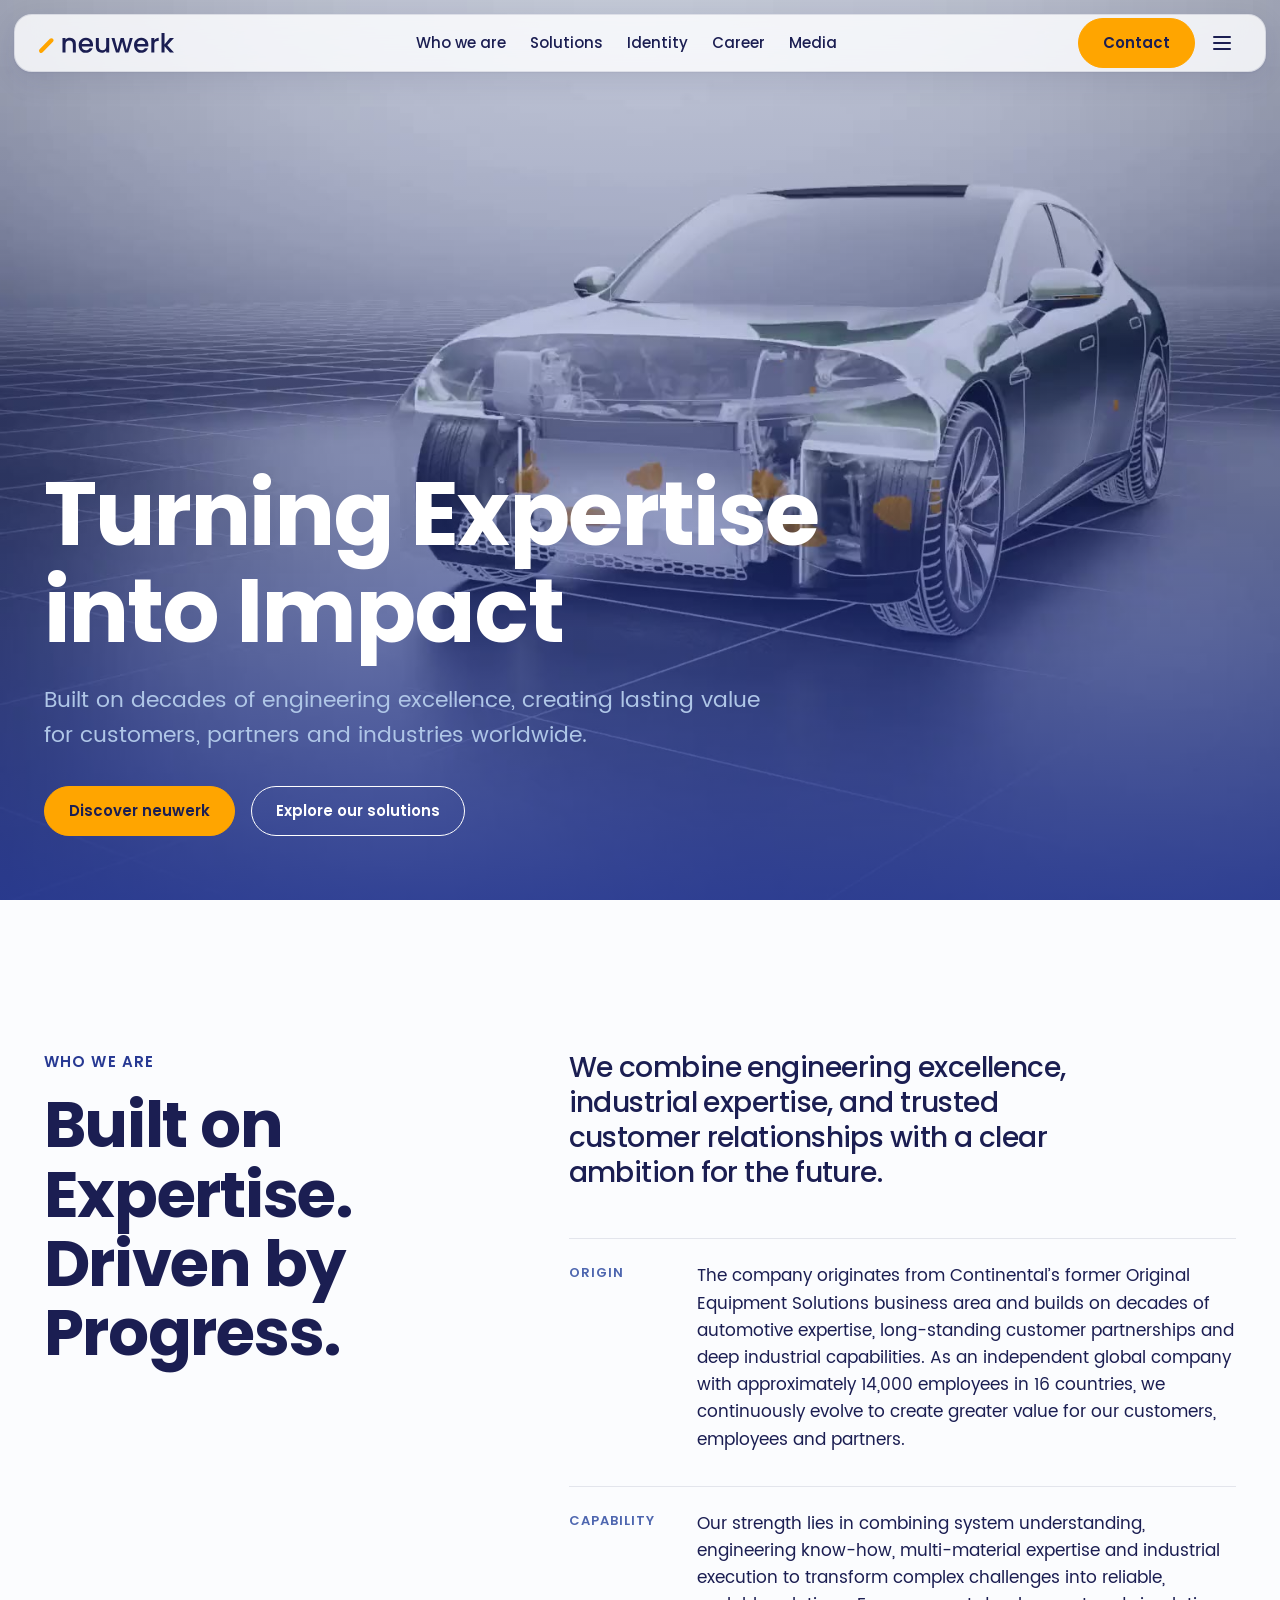
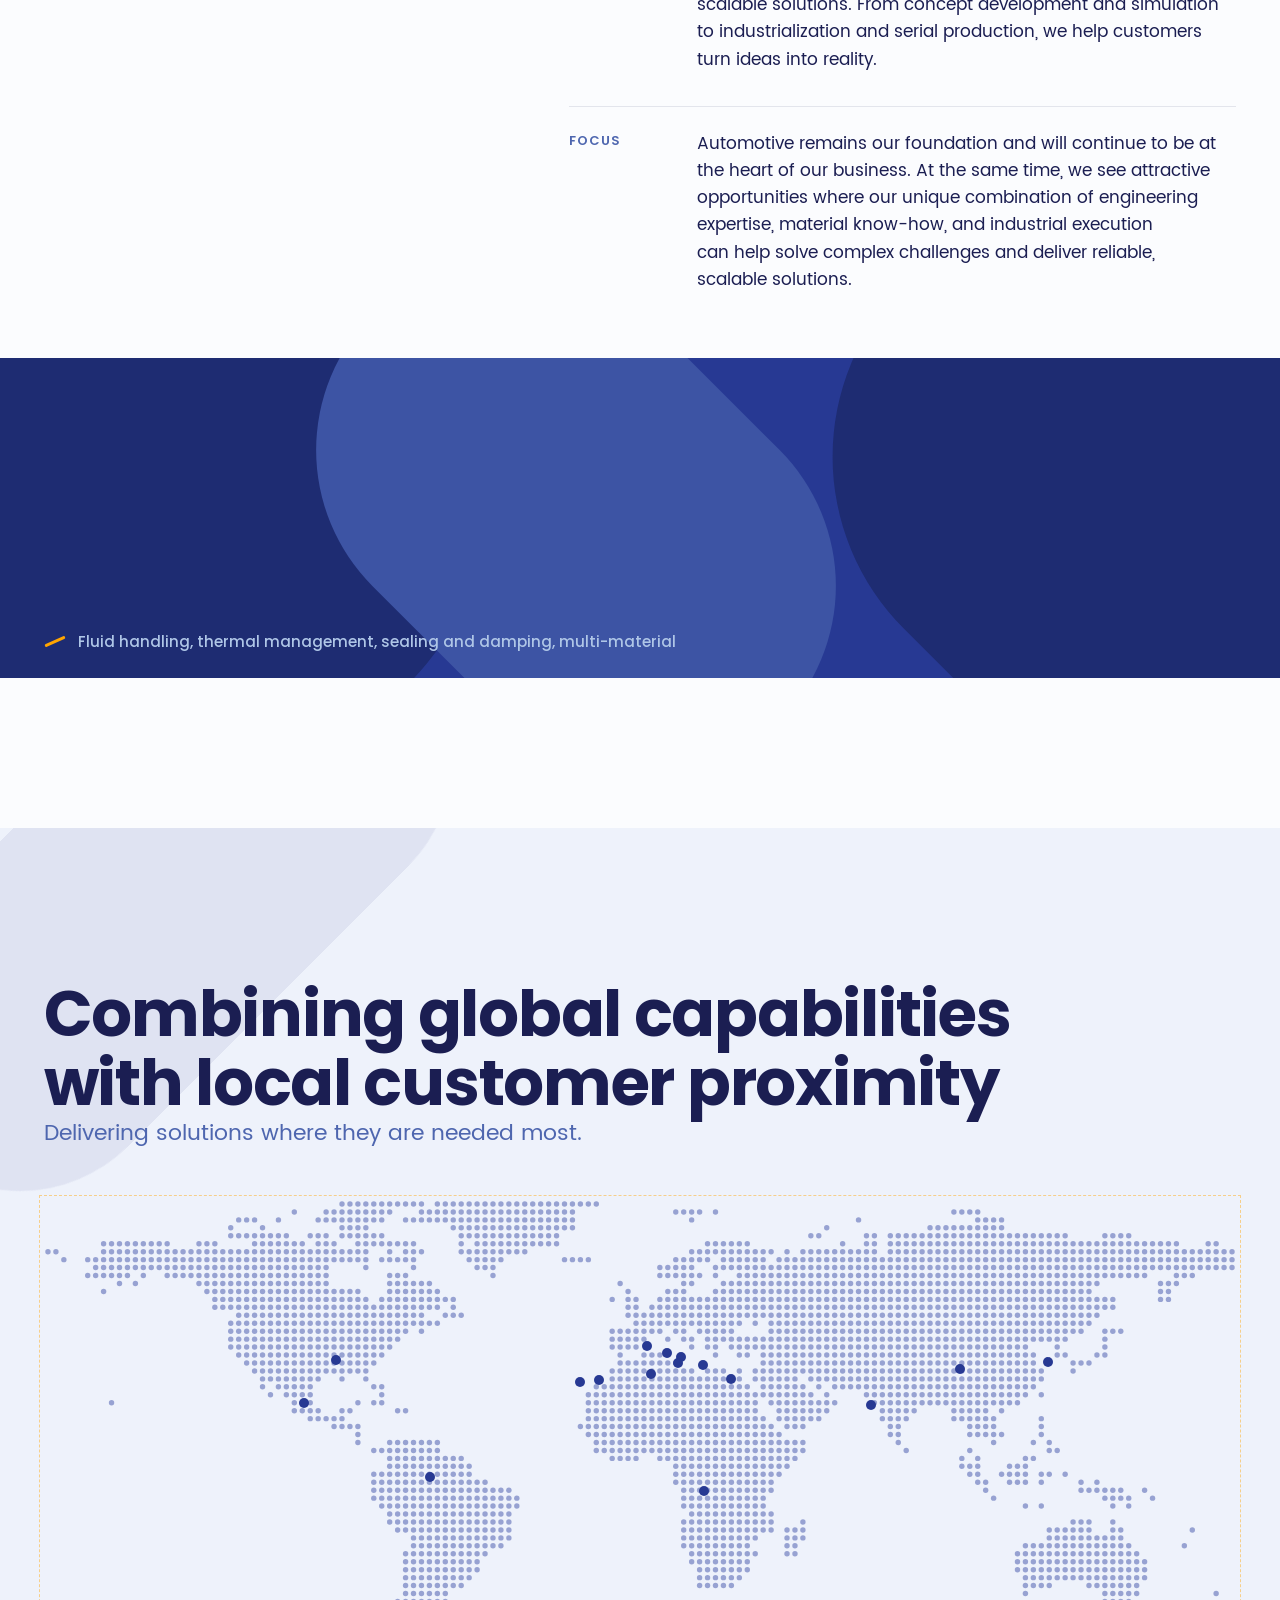
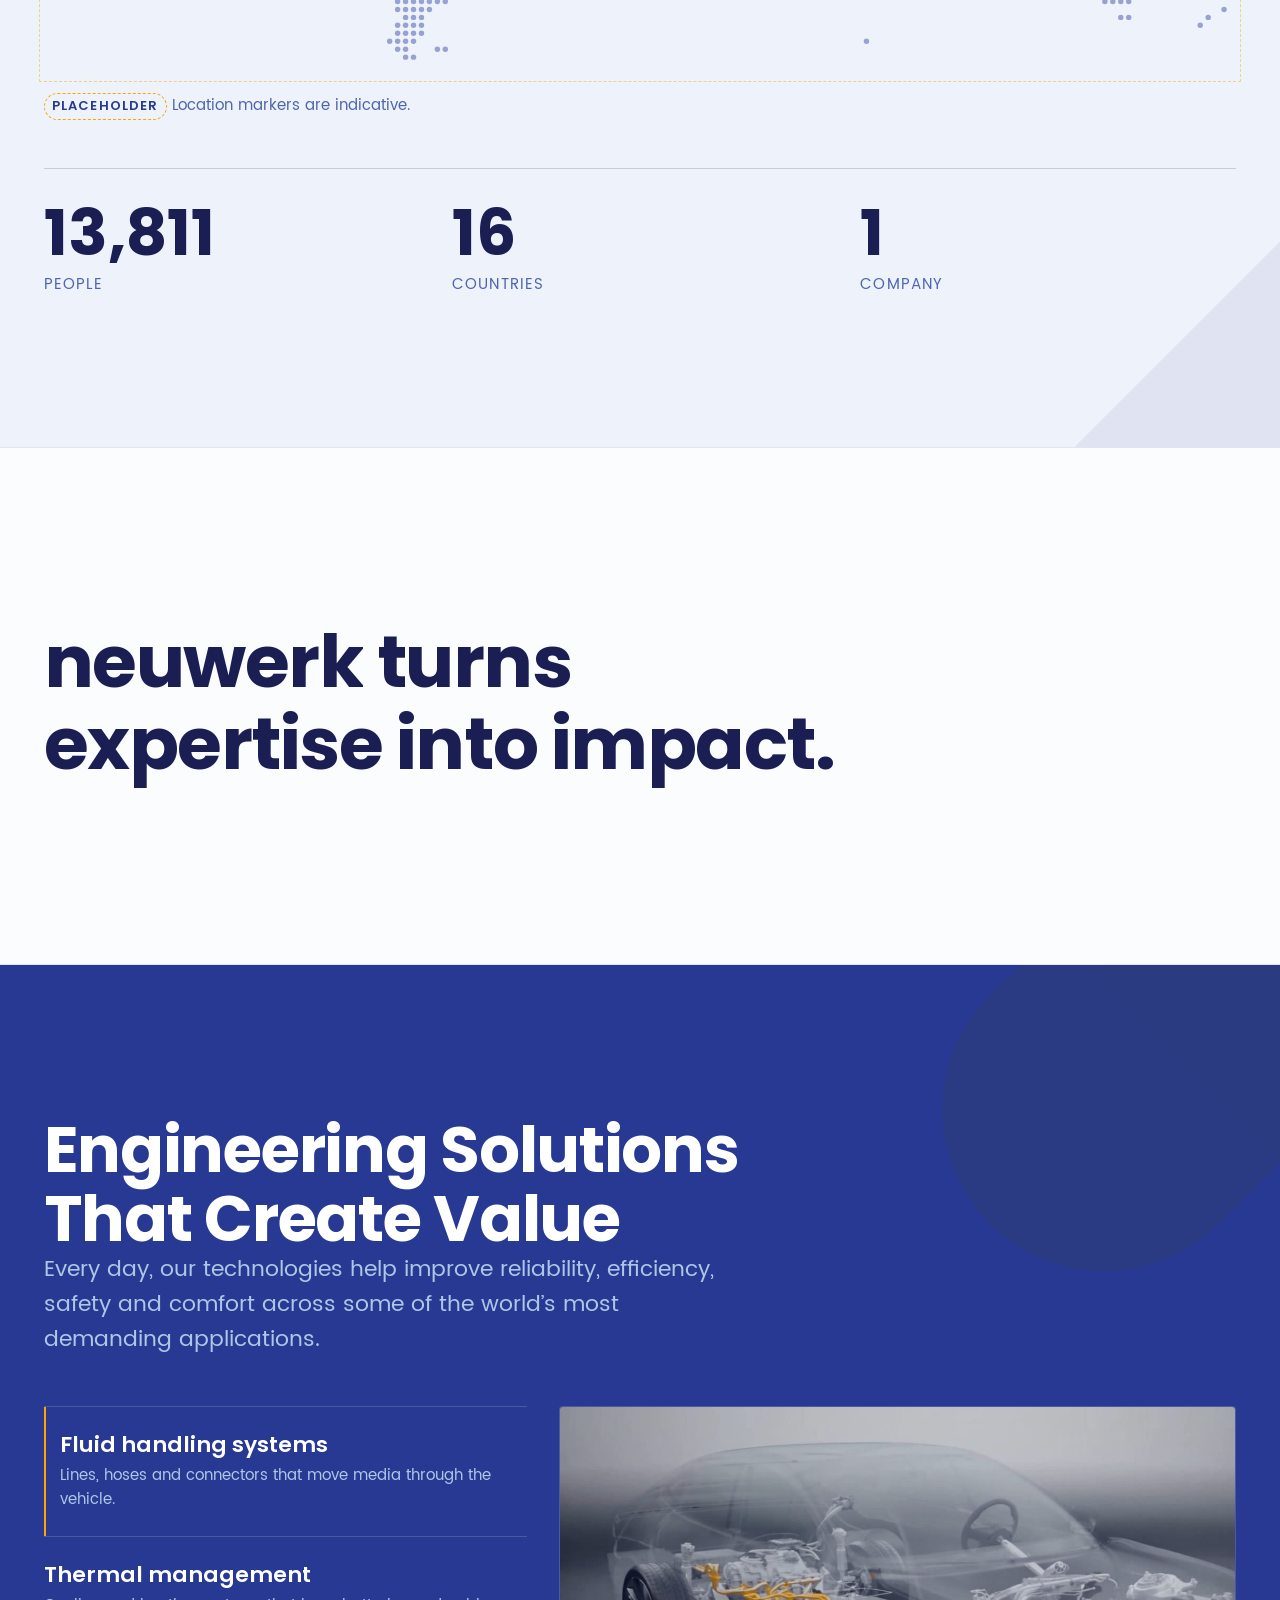
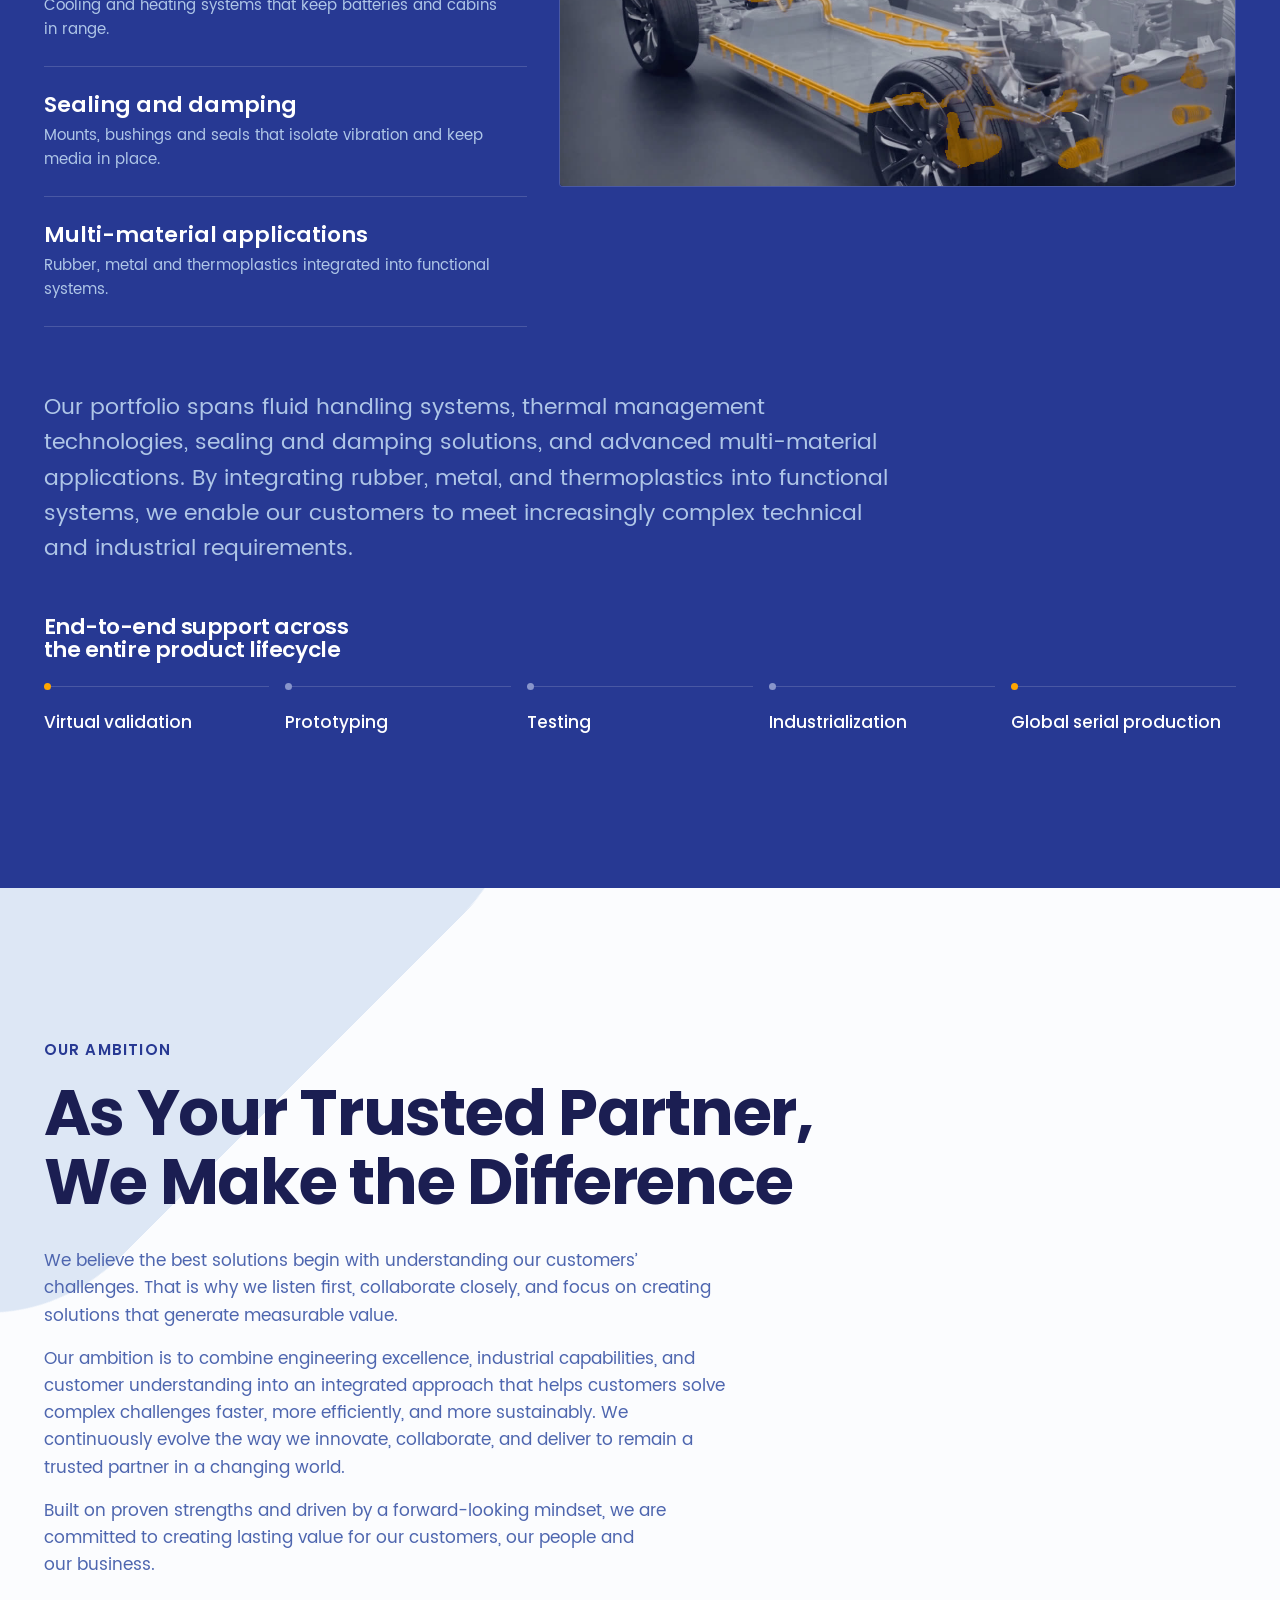
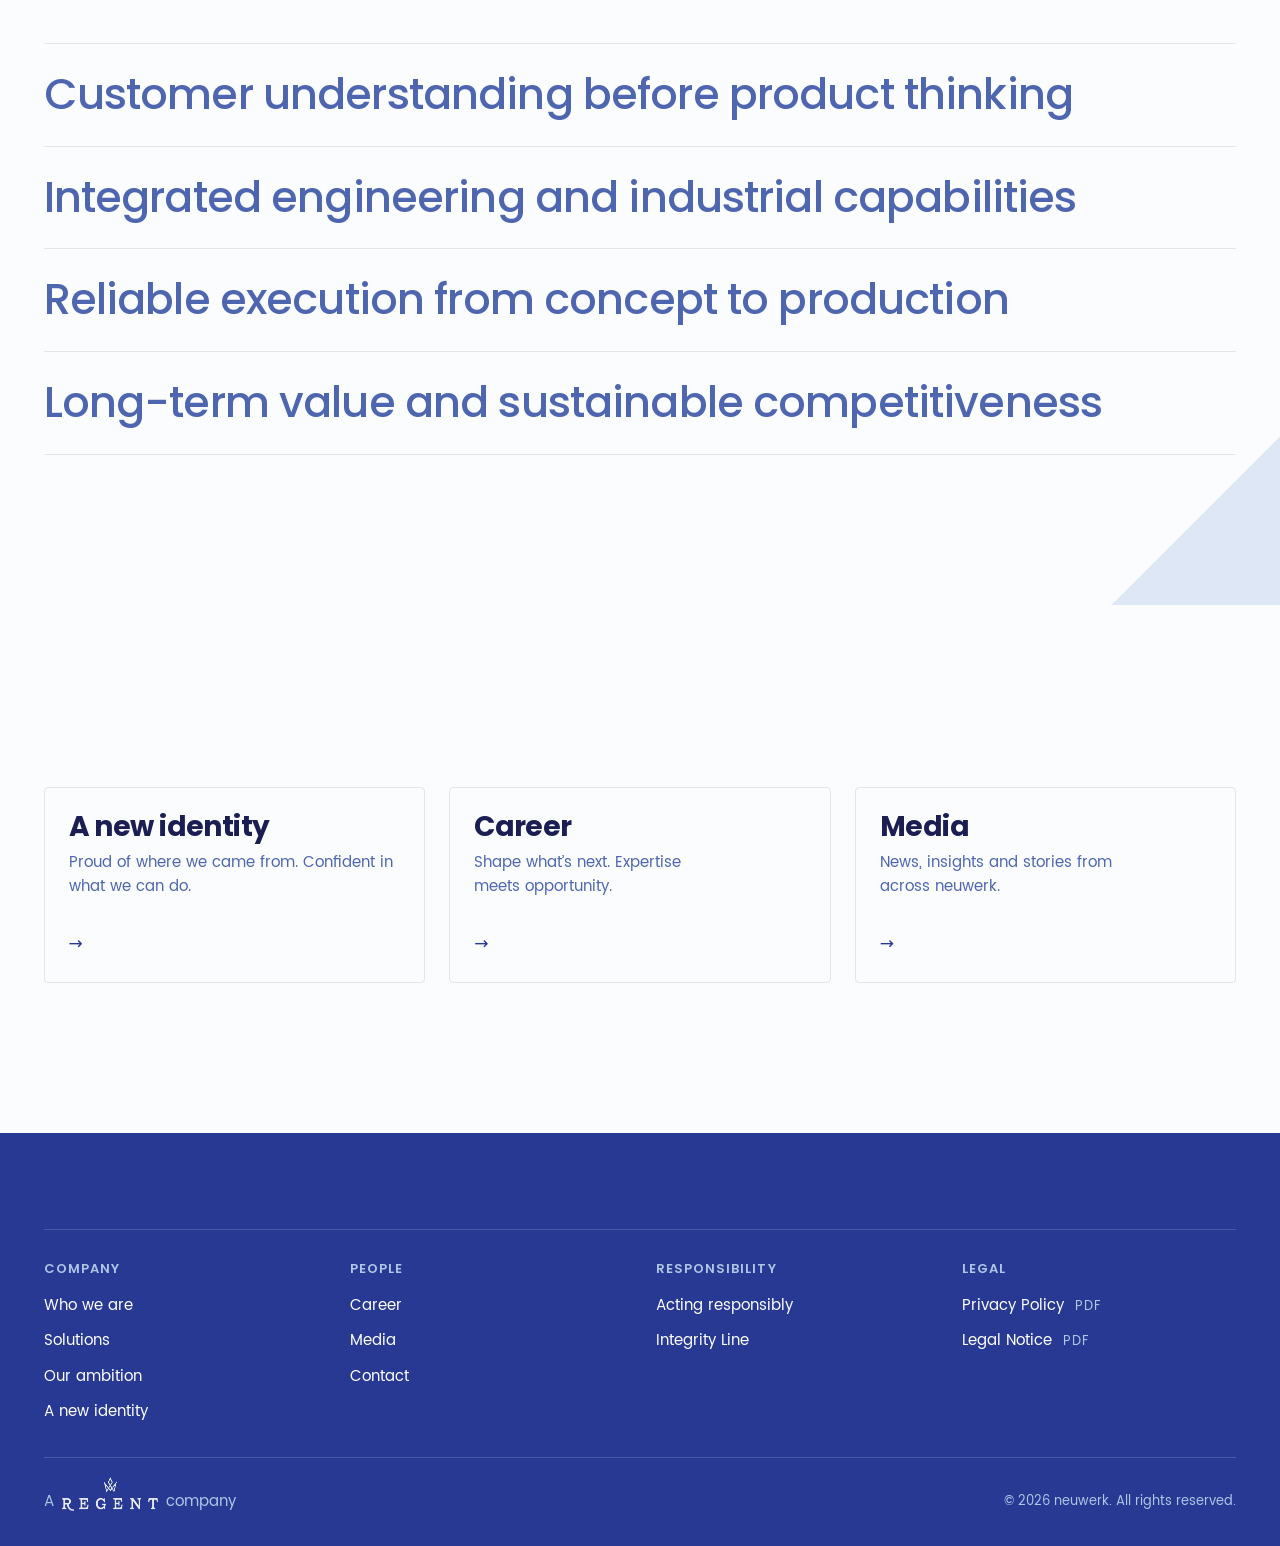
==== index.html @ 4da21ac1 "feat: Round 2 -- statement-blokk, subhero-klip, pull-quote, intro torolve R2.1  STATEMENT-BLOKK (Apt" ====
<!doctype html>
<html lang="en">
<head>
<meta charset="utf-8">
<meta name="viewport" content="width=device-width, initial-scale=1">
<title>neuwerk | Engineering expertise. Industrial execution. Trusted partnership</title>
<meta name="description" content="neuwerk turns expertise into impact. Engineering solutions for fluid handling, thermal management, sealing and damping, and multi-material applications.">
<link rel="icon" href="assets/brand/favicon.svg" type="image/svg+xml">
<link rel="stylesheet" href="css/tokens.css">
<link rel="stylesheet" href="css/base.css">
<link rel="stylesheet" href="css/components.css">
<link rel="stylesheet" href="css/sections.css">
</head>
<body class="is-wireframe">

<!-- @partial:header -->
<a class="nw-skip-link" href="#main">Skip to content</a>
<header class="nw-header" data-nav>
  <div class="nw-header__shell">
    <div class="nw-header__bar">
      <a class="nw-header__logo" href="index.html" aria-label="neuwerk, home">
        <img src="assets/brand/neuwerk-navy.svg" alt="neuwerk" width="132" height="20">
      </a>

      <nav class="nw-header__inline" aria-label="Main">
        <a href="index.html#who-we-are">Who we are</a>
        <a href="index.html#solutions">Solutions</a>
        <a href="identity.html">Identity</a>
        <a href="career.html">Career</a>
        <a href="media.html">Media</a>
      </nav>

      <div class="nw-header__actions">
        <a class="nw-btn nw-btn--sun nw-btn--sm" href="contact.html">Contact</a>
        <button class="nw-header__toggle" type="button"
                aria-expanded="false" aria-controls="nw-menu" data-nav-toggle>
          <span class="nw-sr-only">Menu</span>
          <span class="nw-header__bars" aria-hidden="true"></span>
        </button>
      </div>
    </div>

    <div class="nw-header__panel" id="nw-menu" hidden>
      <nav class="nw-header__big" aria-label="All pages">
        <a href="index.html#who-we-are"><span>Who we are</span></a>
        <a href="index.html#solutions"><span>Solutions</span></a>
        <a href="identity.html"><span>Identity</span></a>
        <a href="career.html"><span>Career</span></a>
        <a href="media.html"><span>Media</span></a>
        <a href="responsibility.html"><span>Responsibility</span></a>
        <a href="contact.html"><span>Contact</span></a>
      </nav>
    </div>
  </div>
</header>
<!-- /@partial:header -->


<main id="main">

  <section class="nw-hero nw-theme-dark" data-hero>
    <video class="nw-hero__video" data-hero-video
           muted playsinline preload="metadata"
           poster="assets/video/hero-poster.jpg"
           aria-hidden="true">
      <source src="assets/video/hero-1920.mp4" type="video/mp4" media="(min-width: 861px)">
      <source src="assets/video/hero-1280.mp4" type="video/mp4">
    </video>
    <div class="nw-hero__scrim" aria-hidden="true"></div>

    <div class="nw-hero__inner nw-shell">
      <h1 class="nw-hero__title">Turning Expertise<br>into Impact</h1>
      <p class="nw-hero__lead">
        Built on decades of engineering excellence, creating lasting value for
        customers, partners and industries worldwide.
      </p>
      <p class="nw-hero__actions">
        <a class="nw-btn nw-btn--sun" href="#who-we-are">Discover neuwerk</a>
        <a class="nw-btn" href="#solutions">Explore our solutions</a>
      </p>
    </div>
  </section>

  <section class="nw-section nw-theme-light" id="who-we-are">
    <div class="nw-shell">
      <div class="nw-who">
        <div class="nw-who__aside">
          <p class="nw-eyebrow">Who we are</p>
          <h2 data-reveal>Built on Expertise.<br>Driven by Progress.</h2>
        </div>

        <div class="nw-who__body">
          <p class="nw-kinetic" data-kinetic>
            We combine engineering excellence, industrial expertise, and trusted
            customer relationships with a clear ambition for the future.
          </p>

          <div class="nw-who__blocks">
            <div class="nw-who__block" data-reveal>
              <p class="nw-who__label">Origin</p>
              <p>
                The company originates from Continental&rsquo;s former Original Equipment
                Solutions business area and builds on decades of automotive expertise,
                long-standing customer partnerships and deep industrial capabilities.
                As an independent global company with approximately 14,000 employees in
                16 countries, we continuously evolve to create greater value for our
                customers, employees and partners.
              </p>
            </div>

            <div class="nw-who__block" data-reveal data-reveal-delay="80">
              <p class="nw-who__label">Capability</p>
              <p>
                Our strength lies in combining system understanding, engineering know-how,
                multi-material expertise and industrial execution to transform complex
                challenges into reliable, scalable solutions. From concept development and
                simulation to industrialization and serial production, we help customers
                turn ideas into reality.
              </p>
            </div>

            <div class="nw-who__block" data-reveal data-reveal-delay="160">
              <p class="nw-who__label">Focus</p>
              <p>
                Automotive remains our foundation and will continue to be at the heart of
                our business. At the same time, we see attractive opportunities where our
                unique combination of engineering expertise, material know-how, and
                industrial execution can help solve complex challenges and deliver
                reliable, scalable solutions.
              </p>
            </div>
          </div>
        </div>
      </div>
    </div>


    <div class="nw-brandband" aria-hidden="true">
      <span class="nw-brandband__shape"></span>
      <span class="nw-brandband__shape"></span>
      <span class="nw-brandband__shape"></span>
      <p class="nw-brandband__label">
        <span class="nw-brandband__mark"></span>
        Fluid handling, thermal management, sealing and damping, multi-material
      </p>
    </div>
  </section>

  <section class="nw-section nw-theme-sunk" id="footprint">
    <div class="nw-pattern" data-pattern aria-hidden="true">
      <span class="nw-pattern__shape" data-depth="0.10"
            style="left:-18%;top:-10%;width:78vmin;height:34vmin"></span>
      <span class="nw-pattern__shape" data-depth="0.18"
            style="right:-24%;bottom:-16%;width:92vmin;height:40vmin"></span>
    </div>

    <div class="nw-shell">
      <h2 data-reveal>Combining global capabilities<br>with local customer proximity</h2>
      <p class="nw-lead" data-reveal data-reveal-delay="80">
        Delivering solutions where they are needed most.
      </p>

      <div class="nw-map" data-reveal data-reveal-delay="160">
        <div class="nw-map__canvas" data-map data-placeholder>
          <img class="nw-map__base" src="assets/img/world.svg" alt="" aria-hidden="true"
               width="150" height="60">
        </div>
        <p class="nw-map__note">
          <span class="nw-ph">Placeholder</span>
          Location markers are indicative.
          <!-- TODO(client): a 16 ország tényleges listája bekérendő -->
        </p>
      </div>

      <dl class="nw-stats">
        <div><dt><span data-count="14000" data-count-sep=",">14,000</span></dt><dd>people</dd></div>
        <div><dt><span data-count="16">16</span></dt><dd>countries</dd></div>
        <div><dt><span>1</span></dt><dd>company</dd></div>
      </dl>
    </div>
  </section>

  <section class="nw-statement nw-theme-light" aria-labelledby="nw-statement-line">
    <div class="nw-shell">
      <p class="nw-statement__line" id="nw-statement-line" data-kinetic-lines>
        neuwerk turns expertise into impact.
      </p>
    </div>
  </section>

  <section class="nw-section nw-theme-dark" id="solutions" data-solutions>
    <div class="nw-pattern" data-pattern aria-hidden="true">
      <span class="nw-pattern__shape" data-depth="0.10"
            style="right:-26%;top:-14%;width:86vmin;height:36vmin"></span>
    </div>

    <div class="nw-shell">
      <h2 data-reveal>Engineering Solutions<br>That Create Value</h2>
      <p class="nw-lead nw-solutions__intro" data-reveal data-reveal-delay="80">
        Every day, our technologies help improve reliability, efficiency, safety and
        comfort across some of the world&rsquo;s most demanding applications.
      </p>

      <div class="nw-solutions" data-reveal data-reveal-delay="160">
        <ol class="nw-solutions__list" role="list">
          <li>
            <button type="button" class="nw-solutions__item" aria-pressed="true"
                    data-solution="fluid">
              <span class="nw-solutions__body">
                <span class="nw-solutions__title">Fluid handling systems</span>
                <span class="nw-solutions__desc">Lines, hoses and connectors that move media through the vehicle.</span>
              </span>
            </button>
          </li>
          <li>
            <button type="button" class="nw-solutions__item" aria-pressed="false"
                    data-solution="thermal">
              <span class="nw-solutions__body">
                <span class="nw-solutions__title">Thermal management</span>
                <span class="nw-solutions__desc">Cooling and heating systems that keep batteries and cabins in range.</span>
              </span>
            </button>
          </li>
          <li>
            <button type="button" class="nw-solutions__item" aria-pressed="false"
                    data-solution="sealing">
              <span class="nw-solutions__body">
                <span class="nw-solutions__title">Sealing and damping</span>
                <span class="nw-solutions__desc">Mounts, bushings and seals that isolate vibration and keep media in place.</span>
              </span>
            </button>
          </li>
          <li>
            <button type="button" class="nw-solutions__item" aria-pressed="false"
                    data-solution="multi">
              <span class="nw-solutions__body">
                <span class="nw-solutions__title">Multi-material applications</span>
                <span class="nw-solutions__desc">Rubber, metal and thermoplastics integrated into functional systems.</span>
              </span>
            </button>
          </li>
        </ol>

        <figure class="nw-solutions__stage">
          <!-- Pillérenként egy réteg. A váltás keresztúsztatás: a bejövő
               réteg fölé úszik a kimenőnek, ami addig átlátszatlan marad,
               így nincs átvillanó háttér. Mind a négy klip ugyanabban a
               stúdióban, ugyanazon az autón készült és ugyanazt a
               split-tone gradinget kapta, ezért az úsztatás nem
               jelenetváltásnak, hanem átvilágításnak látszik. -->
          <video class="nw-solutions__video is-active" data-solution="fluid"
                 muted playsinline preload="auto"
                 poster="assets/video/solution-fluid.jpg" aria-hidden="true"
                 src="assets/video/solution-fluid.mp4"></video>
          <video class="nw-solutions__video" data-solution="thermal"
                 muted playsinline preload="metadata"
                 poster="assets/video/solution-thermal.jpg" aria-hidden="true"
                 src="assets/video/solution-thermal.mp4"></video>
          <video class="nw-solutions__video" data-solution="sealing"
                 muted playsinline preload="metadata"
                 poster="assets/video/solution-sealing.jpg" aria-hidden="true"
                 src="assets/video/solution-sealing.mp4"></video>
          <video class="nw-solutions__video" data-solution="multi"
                 muted playsinline preload="metadata"
                 poster="assets/video/solution-multi.jpg" aria-hidden="true"
                 src="assets/video/solution-multi.mp4"></video>
          <span class="nw-solutions__progress" data-solutions-progress aria-hidden="true"></span>
          <figcaption class="nw-solutions__caption" data-solutions-caption>Fluid handling systems</figcaption>
        </figure>
      </div>
    </div>

    <div class="nw-shell">
      <div class="nw-lifecycle">
        <p class="nw-lifecycle__lead" data-reveal>
          Our portfolio spans fluid handling systems, thermal management technologies,
          sealing and damping solutions, and advanced multi-material applications. By
          integrating rubber, metal, and thermoplastics into functional systems, we
          enable our customers to meet increasingly complex technical and industrial
          requirements.
        </p>

        <h3 class="nw-lifecycle__label" data-reveal>End-to-end support across the entire product lifecycle</h3>
        <ol class="nw-lifecycle__steps" role="list">
          <li data-reveal data-reveal-delay="0"><span>Virtual validation</span></li>
          <li data-reveal data-reveal-delay="70"><span>Prototyping</span></li>
          <li data-reveal data-reveal-delay="140"><span>Testing</span></li>
          <li data-reveal data-reveal-delay="210"><span>Industrialization</span></li>
          <li data-reveal data-reveal-delay="280"><span>Global serial production</span></li>
        </ol>
      </div>
    </div>
  </section>

  <section class="nw-section nw-theme-light nw-ambition" id="ambition">
    <div class="nw-pattern" data-pattern aria-hidden="true">
      <span class="nw-pattern__shape" data-depth="0.14"
            style="left:-24%;top:-12%;width:96vmin;height:42vmin"></span>
      <span class="nw-pattern__shape" data-depth="0.22"
            style="right:-30%;bottom:-22%;width:104vmin;height:44vmin"></span>
    </div>

    <div class="nw-shell">
      <div class="nw-stack">
        <div>
          <p class="nw-eyebrow">Our ambition</p>
          <h2 data-reveal>As Your Trusted Partner,<br>We Make the Difference</h2>
        </div>
        <div class="nw-stack__body">
          <p data-reveal data-reveal-delay="80">
            We believe the best solutions begin with understanding our customers&rsquo;
            challenges. That is why we listen first, collaborate closely, and focus on
            creating solutions that generate measurable value.
          </p>
          <p data-reveal data-reveal-delay="140">
            Our ambition is to combine engineering excellence, industrial capabilities,
            and customer understanding into an integrated approach that helps customers
            solve complex challenges faster, more efficiently, and more sustainably. We
            continuously evolve the way we innovate, collaborate, and deliver to remain
            a trusted partner in a changing world.
          </p>
          <p data-reveal data-reveal-delay="200">
            Built on proven strengths and driven by a forward-looking mindset, we are
            committed to creating lasting value for our customers, our people and our
            business.
          </p>
        </div>
      </div>

      <ol class="nw-principles" role="list" data-principles>
        <li data-reveal><span class="nw-principles__text">Customer understanding before product thinking</span></li>
        <li data-reveal data-reveal-delay="70"><span class="nw-principles__text">Integrated engineering and industrial capabilities</span></li>
        <li data-reveal data-reveal-delay="140"><span class="nw-principles__text">Reliable execution from concept to production</span></li>
        <li data-reveal data-reveal-delay="210"><span class="nw-principles__text">Long-term value and sustainable competitiveness</span></li>
      </ol>
    </div>
  </section>

  <section class="nw-section nw-theme-light">
    <div class="nw-shell">
      <ul class="nw-cards">
        <li data-reveal><a href="identity.html">
          <h3>A new identity</h3>
          <p>Proud of where we came from. Confident in what we can do.</p>
          <span class="nw-cards__go" aria-hidden="true">&rarr;</span>
        </a></li>
        <li data-reveal data-reveal-delay="80"><a href="career.html">
          <h3>Career</h3>
          <p>Shape what&rsquo;s next. Expertise meets opportunity.</p>
          <span class="nw-cards__go" aria-hidden="true">&rarr;</span>
        </a></li>
        <li data-reveal data-reveal-delay="160"><a href="media.html">
          <h3>Media</h3>
          <p>News, insights and stories from across neuwerk.</p>
          <span class="nw-cards__go" aria-hidden="true">&rarr;</span>
        </a></li>
      </ul>
    </div>
  </section>

</main>

<!-- @partial:footer -->
<footer class="nw-footer nw-theme-dark">
  <div class="nw-shell">

    <div class="nw-footer__cols">
      <nav aria-label="Company">
        <h4>Company</h4>
        <ul>
          <li><a href="index.html#who-we-are">Who we are</a></li>
          <li><a href="index.html#solutions">Solutions</a></li>
          <li><a href="index.html#ambition">Our ambition</a></li>
          <li><a href="identity.html">A new identity</a></li>
        </ul>
      </nav>
      <nav aria-label="People">
        <h4>People</h4>
        <ul>
          <li><a href="career.html">Career</a></li>
          <li><a href="media.html">Media</a></li>
          <li><a href="contact.html">Contact</a></li>
        </ul>
      </nav>
      <nav aria-label="Responsibility">
        <h4>Responsibility</h4>
        <ul>
          <li><a href="responsibility.html">Acting responsibly</a></li>
          <li><a href="responsibility.html#integrity-line">Integrity Line</a></li>
        </ul>
      </nav>
      <nav aria-label="Legal">
        <h4>Legal</h4>
        <ul>
          <li><a href="assets/docs/privacy-policy.pdf">Privacy Policy <span class="nw-footer__ext">PDF</span></a></li>
          <li><a href="assets/docs/legal-notice.pdf">Legal Notice <span class="nw-footer__ext">PDF</span></a></li>
        </ul>
      </nav>
    </div>

    <div class="nw-footer__base">
      <p class="nw-footer__owner">
        <span>A</span>
        <span class="nw-footer__regent"><img src="assets/brand/regent-white.png" alt="Regent" width="96" height="26"></span>
        <span>company</span>
      </p>
      <p class="nw-footer__copy">&copy; 2026 neuwerk. All rights reserved.</p>
    </div>
  </div>
</footer>
<!-- /@partial:footer -->


<script src="js/nav.js"></script>
<script src="js/pattern.js"></script>
<script src="js/reveal.js"></script>
<script src="js/kinetic.js"></script>
<script src="js/counters.js"></script>
<script src="data/locations.js"></script>
<script src="js/map.js"></script>
<script src="js/hero.js"></script>
<script src="js/solutions.js"></script>
</body>
</html>
---- css/tokens.css ----
/* =============================================================
   neuwerk design tokens
   Forrás: brandbook v1.1 (Arculat/01_neuwerk_brandbook/)
   Ez az EGYETLEN fájl, ahol hex érték szerepelhet.
   ============================================================= */

:root {
  /* --- Elsődleges paletta (brandbook 04) ------------------- */
  --nw-navy:        #1b1e52;   /* Pantone 2766 C — nagy felületeken dominál */
  --nw-white:       #ffffff;   /* egyenrangú vászon a navy-vel */
  --nw-blue-1:      #273993;   /* a neuwerk pattern színe */
  --nw-blue-2:      #4e66af;
  --nw-blue-3:      #8895cb;
  --nw-blue-4:      #afc6e7;

  /* --- Akcent ---------------------------------------------- */
  /* Sun: max. a látható felület 10-15%-a. SOHA nem háttér. */
  --nw-sun:         #ffa500;   /* Pantone 137 C */

  /* --- Szürkék --------------------------------------------- */
  --nw-black:       #000000;
  --nw-grey-01:     #333333;
  --nw-grey-02:     #666666;
  --nw-grey-03:     #999999;
  --nw-grey-04:     #b4b4b4;
  --nw-grey-05:     #cccccc;
  --nw-grey-06:     #e6e6e6;

  /* --- Másodlagos paletta ----------------------------------
     A brandbook KIZÁRÓLAG infografikára, diagramra, illusztrációra
     engedi. Fő brandfelületen ne használd. */
  --nw-mint:        #1eb78b;
  --nw-azure:       #48c3cb;
  --nw-melon:       #f37558;
  --nw-levander:    #d18ab5;

  /* --- Szemantikus párok -----------------------------------
     Ezek kényszerítik ki a kontrasztszabályokat. Ha ezeket
     használod, nem tudsz bukó párt leírni. Számított arányok
     a specben (3.6). */
  --nw-on-navy:            var(--nw-white);      /* 15,51:1  AAA */
  --nw-on-navy-secondary:  var(--nw-blue-3);     /*  5,32:1  AA  */
  --nw-on-navy-muted:      var(--nw-blue-4);     /*  8,90:1  AAA */
  --nw-on-white:           var(--nw-navy);       /* 15,51:1  AAA */
  --nw-on-white-secondary: var(--nw-grey-02);    /*  5,74:1  AA  */
  --nw-on-sun:             var(--nw-navy);       /*  7,85:1  AAA
                              SOHA ne legyen white: az 1,97:1 */

  /* Sun mint SZÖVEG csak navy háttéren (7,85:1). Fehéren 1,97:1 → tilos. */
  --nw-accent-on-navy:     var(--nw-sun);

  /* --- Tipográfia ------------------------------------------
     Poppins: headline, UI, gomb, kiemelés
     Lora:    hosszú szöveg, idézet, editorial
     Ha megjön az egyedi brand font, itt az egy sor. */
  --nw-font-display: "Poppins", system-ui, -apple-system, "Segoe UI", sans-serif;
  --nw-font-body:    "Poppins", system-ui, -apple-system, "Segoe UI", sans-serif;
  --nw-font-editorial: "Lora", Georgia, "Times New Roman", serif;

  --nw-fw-regular:  400;
  --nw-fw-medium:   500;
  --nw-fw-semibold: 600;
  --nw-fw-bold:     700;

  /* Fluid típusskála. clamp(min, preferált, max) */
  --nw-text-xs:   clamp(0.75rem, 0.72rem + 0.15vw, 0.8125rem);
  --nw-text-sm:   clamp(0.875rem, 0.85rem + 0.15vw, 0.9375rem);
  --nw-text-base: clamp(1rem, 0.96rem + 0.2vw, 1.0625rem);
  --nw-text-lg:   clamp(1.125rem, 1.05rem + 0.4vw, 1.375rem);
  --nw-text-xl:   clamp(1.375rem, 1.2rem + 0.8vw, 1.75rem);
  --nw-text-2xl:  clamp(1.75rem, 1.4rem + 1.6vw, 2.75rem);
  --nw-text-3xl:  clamp(2.25rem, 1.6rem + 3vw, 4rem);
  --nw-text-4xl:  clamp(2.75rem, 1.6rem + 5vw, 6rem);

  --nw-leading-tight: 1.08;
  --nw-leading-snug:  1.25;
  --nw-leading-body:  1.6;
  --nw-leading-loose: 1.75;   /* Lora-hoz, editorial szövegnél */

  --nw-tracking-tight: -0.02em;
  --nw-tracking-wide:   0.08em;

  /* --- Térköz (8px alapskála) ------------------------------- */
  --nw-space-1:  0.5rem;
  --nw-space-2:  1rem;
  --nw-space-3:  1.5rem;
  --nw-space-4:  2rem;
  --nw-space-6:  3rem;
  --nw-space-8:  4rem;
  --nw-space-12: 6rem;
  --nw-space-16: 8rem;
  --nw-space-24: 12rem;

  /* Szekció-belmagasság, viewporttal skálázva */
  --nw-section-y: clamp(4rem, 3rem + 8vw, 10rem);

  /* --- Layout ----------------------------------------------- */
  --nw-max-width:    1440px;
  --nw-measure:      68ch;     /* olvasható sorhossz */
  --nw-gutter:       clamp(1.25rem, 0.8rem + 2.4vw, 3rem);
  --nw-header-h:     72px;

  /* --- Forma ------------------------------------------------ */
  --nw-radius-pill:  9999px;
  --nw-radius-card:  4px;
  --nw-pattern-tilt: -45deg;   /* a neuwerk pattern dőlése */

  /* --- Mozgás ----------------------------------------------- */
  --nw-ease:        cubic-bezier(0.22, 1, 0.36, 1);
  --nw-ease-in-out: cubic-bezier(0.65, 0, 0.35, 1);
  --nw-dur-fast:    180ms;
  --nw-dur-base:    320ms;
  --nw-dur-slow:    640ms;
  --nw-dur-intro:   1200ms;

  --nw-z-pattern: 0;
  --nw-z-content: 10;
  --nw-z-header:  100;
  --nw-z-intro:   1000;
}

/* =============================================================
   v2 — VILÁGOS-DOMINÁNS RENDSZER
   =============================================================
   Miért változott: az oldal túl közel került a Lufthansához. A mérés
   szerint nem a színek a baj, hanem az arányok: mindkét rendszer
   navy-domináns, meleg akcenttel. A Sun (#ffa500) és a Lufthansa-sárga
   (#FFAD00) RGB-távolsága 8,0 -- megkülönböztethetetlen.

   A megoldás három lépés:

   1. A NAVY MOSTANTÓL SZÖVEGSZÍN, NEM HÁTTÉR.
      Ez az egyetlen legnagyobb lépés. A navy-dominancia adta a
      légitársaság-benyomást.

   2. A SÖTÉT FELÜLETET A BLUE TINT 1 VISZI (#273993), nem a navy.
      Telítettebb, elektromosabb, és a Lufthansa navy-jától 85,3
      RGB-egységre van a korábbi 23,9 helyett -- 3,6-szor messzebb.

   3. A SUN SZEREPE RADIKÁLISAN SZŰKÜL: logó, egyetlen primer CTA,
      aktív állapot. Semmi más. A narancs sorszámok és hairline-ok
      összeadódva adták a "sárgás" összbenyomást.

   Számolt kontrasztok (WCAG 2.1):
     világos alapon (#fbfcfe): navy 15,11 | tint1 9,77 | tint2 5,32
     tint1 alapon (#273993):   fehér 10,03 | tint4 5,76 | Sun 5,08
     A tint 3 és 4 világos alapon NEM szöveg (2,84 és 1,70) --
     kizárólag felület és forma.
   ============================================================= */

:root {
  /* --- Felületek ------------------------------------------- */
  --nw-canvas:   #fbfcfe;   /* az oldal alapja: majdnem fehér, hajszálnyi hideg */
  --nw-surface:  #ffffff;   /* kiemelt lapok, kártyák */
  --nw-sunk:     #eef2fb;   /* süllyesztett sáv, tint 4-ből levezetve */
  --nw-deep:     #273993;   /* a SÖTÉT felület: Blue tint 1, nem navy */
  --nw-deeper:   #1e2c72;   /* a mély felület mélyebb vége, gradienshez */

  /* --- Tinta ------------------------------------------------ */
  --nw-ink:      #1b1e52;   /* navy MINT SZÖVEG, 15,11:1 a canvason */
  --nw-ink-2:    #4e66af;   /* másodlagos szöveg világoson, 5,32:1 */

  /* --- Hajszálvonalak --------------------------------------- */
  --nw-line:        rgb(27 30 82 / 0.10);
  --nw-line-strong: rgb(27 30 82 / 0.18);
  --nw-line-dark:   rgb(255 255 255 / 0.16);

  /* --- Tonális kékek felületnek ------------------------------
     Nem AI-lila gradiens: a saját tintjeikből kevert, alacsony
     kontrasztú mosás. Ez adja a "lágy formákat" világos alapon. */
  --nw-wash-1: color-mix(in oklab, var(--nw-blue-4) 42%, white);
  --nw-wash-2: color-mix(in oklab, var(--nw-blue-3) 26%, white);
  --nw-wash-3: color-mix(in oklab, var(--nw-blue-4) 20%, white);

  /* --- Lebegő nav ------------------------------------------- */
  --nw-nav-h:      56px;
  --nw-nav-inset:  14px;    /* mennyivel lóg be a viewport szélétől */
  --nw-nav-radius: 18px;
  --nw-nav-radius-open: 26px;
  --nw-shadow-nav: 0 1px 2px rgb(27 30 82 / 0.06),
                   0 8px 28px rgb(27 30 82 / 0.10);
  --nw-shadow-lift: 0 2px 6px rgb(27 30 82 / 0.05),
                    0 18px 44px rgb(27 30 82 / 0.12);

  /* Egységes sarokkerekítés-rendszer. Egy skála, nincs keverés. */
  --nw-r-sm:  8px;
  --nw-r-md:  14px;
  --nw-r-lg:  22px;
  --nw-r-xl:  32px;
}

/* Szekció-témák. NEM felhasználói kapcsoló -- szekció-tulajdonság.
   A világos az ALAPÉRTELMEZETT és a domináns; a mély kék a kivétel. */
.nw-theme-light {
  --nw-bg:            var(--nw-canvas);
  --nw-fg:            var(--nw-ink);
  --nw-fg-secondary:  var(--nw-ink-2);
  --nw-fg-muted:      var(--nw-ink-2);
  --nw-accent-text:   var(--nw-blue-1);   /* 9,77:1 -- a Sun itt tilos lenne */
  --nw-rule:          var(--nw-line);
  --nw-pattern-fill:  var(--nw-wash-1);   /* a pattern VILÁGOSBAN is él */
}

/* Süllyesztett világos sáv: ugyanaz a téma, más felület. */
.nw-theme-sunk {
  --nw-bg:            var(--nw-sunk);
  --nw-fg:            var(--nw-ink);
  --nw-fg-secondary:  var(--nw-ink-2);
  --nw-fg-muted:      var(--nw-ink-2);
  --nw-accent-text:   var(--nw-blue-1);
  --nw-rule:          var(--nw-line-strong);
  --nw-pattern-fill:  var(--nw-wash-2);
}

/* A mély felület. Blue tint 1, nem navy. */
.nw-theme-dark {
  --nw-bg:            var(--nw-deep);
  --nw-fg:            var(--nw-white);
  --nw-fg-secondary:  var(--nw-blue-4);   /* 5,76:1 a tint 1-en */
  --nw-fg-muted:      var(--nw-blue-4);
  --nw-accent-text:   var(--nw-blue-4);   /* NEM Sun: a Sun csak CTA és logó */
  --nw-rule:          var(--nw-line-dark);
  --nw-pattern-fill:  color-mix(in oklab, var(--nw-deeper) 70%, white 6%);
}
---- css/base.css ----
/* Reset, tipográfia, layout primitívek. Tokenekre épül. */

@font-face {
  font-family: "Poppins"; font-style: normal; font-weight: 400;
  font-display: swap; src: url("../assets/fonts/poppins-400.woff2") format("woff2");
}
@font-face {
  font-family: "Poppins"; font-style: normal; font-weight: 500;
  font-display: swap; src: url("../assets/fonts/poppins-500.woff2") format("woff2");
}
@font-face {
  font-family: "Poppins"; font-style: normal; font-weight: 600;
  font-display: swap; src: url("../assets/fonts/poppins-600.woff2") format("woff2");
}
@font-face {
  font-family: "Poppins"; font-style: normal; font-weight: 700;
  font-display: swap; src: url("../assets/fonts/poppins-700.woff2") format("woff2");
}
@font-face {
  font-family: "Lora"; font-style: normal; font-weight: 400 700;
  font-display: swap; src: url("../assets/fonts/lora-var.woff2") format("woff2-variations");
}
@font-face {
  font-family: "Lora"; font-style: italic; font-weight: 400 700;
  font-display: swap; src: url("../assets/fonts/lora-var-italic.woff2") format("woff2-variations");
}

*, *::before, *::after { box-sizing: border-box; }

html { -webkit-text-size-adjust: 100%; scroll-behavior: smooth; }

body {
  margin: 0;
  /* v2: az oldal alapja VILAGOS. A navy szovegszin lett, nem hatter. */
  background: var(--nw-canvas);
  color: var(--nw-ink);
  font-family: var(--nw-font-body);
  font-size: var(--nw-text-base);
  font-weight: var(--nw-fw-regular);
  line-height: var(--nw-leading-body);
  -webkit-font-smoothing: antialiased;
  overflow-x: hidden;
}

h1, h2, h3, h4 {
  margin: 0;
  font-family: var(--nw-font-display);
  font-weight: var(--nw-fw-bold);
  line-height: var(--nw-leading-tight);
  letter-spacing: var(--nw-tracking-tight);
  text-wrap: balance;
}

h1 { font-size: var(--nw-text-4xl); }
h2 { font-size: var(--nw-text-3xl); }
h3 { font-size: var(--nw-text-xl); }
h4 { font-size: var(--nw-text-lg); font-weight: var(--nw-fw-semibold); }

p  { margin: 0 0 var(--nw-space-2); max-width: var(--nw-measure); text-wrap: pretty; }
p:last-child { margin-bottom: 0; }

img, svg, video { display: block; max-width: 100%; height: auto; }

a { color: inherit; text-decoration-thickness: 1px; text-underline-offset: 0.2em; }

ul, ol { margin: 0; padding: 0; list-style: none; }

:focus-visible {
  /* A fokuszgyuru a szekcio temajahoz igazodik. Vilagoson a Sun
     1,92:1 lenne a canvason, ezert ott a Blue tint 1 megy. */
  outline: 3px solid var(--nw-accent-text, var(--nw-blue-1));
  outline-offset: 3px;
  border-radius: 2px;
}

/* --- Layout primitívek ------------------------------------- */

.nw-shell {
  width: 100%;
  max-width: var(--nw-max-width);
  margin-inline: auto;
  padding-inline: var(--nw-gutter);
}

.nw-section {
  position: relative;
  isolation: isolate;
  background: var(--nw-bg);
  color: var(--nw-fg);
  padding-block: var(--nw-section-y);
  overflow: clip;   /* a nagy pill-formák nem okozhatnak vízszintes scrollt */
}

.nw-section > .nw-shell { position: relative; z-index: var(--nw-z-content); }

.nw-eyebrow {
  font-family: var(--nw-font-display);
  font-size: var(--nw-text-sm);
  font-weight: var(--nw-fw-semibold);
  letter-spacing: var(--nw-tracking-wide);
  text-transform: uppercase;
  color: var(--nw-accent-text);
  margin-bottom: var(--nw-space-2);
}

.nw-lead { font-size: var(--nw-text-lg); color: var(--nw-fg-secondary); }

.nw-editorial {
  font-family: var(--nw-font-editorial);
  font-size: var(--nw-text-lg);
  line-height: var(--nw-leading-loose);
}

.nw-sr-only {
  position: absolute; width: 1px; height: 1px; padding: 0;
  margin: -1px; overflow: hidden; clip-path: inset(50%); white-space: nowrap;
}

.nw-skip-link {
  position: absolute; top: 0; left: var(--nw-gutter);
  transform: translateY(-120%);
  z-index: calc(var(--nw-z-header) + 1);
  padding: var(--nw-space-1) var(--nw-space-2);
  background: var(--nw-sun); color: var(--nw-on-sun);
  font-weight: var(--nw-fw-semibold);
  transition: transform var(--nw-dur-fast) var(--nw-ease);
}
.nw-skip-link:focus-visible { transform: translateY(0); }

/* --- Reveal --------------------------------------------------- */
[data-reveal] {
  opacity: 0;
  transform: translateY(18px);
  transition: opacity var(--nw-dur-slow) var(--nw-ease),
              transform var(--nw-dur-slow) var(--nw-ease);

  /* FAILSAFE. Normál esetben a js/reveal.js teszi rá a [data-revealed]
     attribútumot. Ha az IntersectionObserver bármiért nem tüzel --
     JS-hiba, script-blokkoló, nem renderelő környezet --, a tartalom
     opacity:0-n ragadna, azaz az oldal nagy része láthatatlan lenne.
     Ezért 5 mp után CSS-ből mindenképp megjelenik. */
  animation: nw-reveal-failsafe 1ms linear 5s forwards;
}
@keyframes nw-reveal-failsafe {
  to { opacity: 1; transform: none; }
}
[data-revealed] { opacity: 1; transform: none; }

/* --- Reduced motion -----------------------------------------
   Nem "kevesebb" mozgás: NULLA mozgás, és semmi nem törik el. */
@media (prefers-reduced-motion: reduce) {
  html { scroll-behavior: auto; }
  *, *::before, *::after {
    animation-duration: 1ms !important;
    animation-iteration-count: 1 !important;
    transition-duration: 1ms !important;
    scroll-behavior: auto !important;
  }
  [data-reveal] { opacity: 1; transform: none; }
}
---- css/components.css ----
/* Header, footer, gomb, kártya, badge, pattern. */

/* --- Gomb --------------------------------------------------- */
.nw-btn {
  display: inline-flex; align-items: center; gap: var(--nw-space-1);
  padding: 0.75rem 1.5rem;
  font-family: var(--nw-font-display);
  font-size: var(--nw-text-sm);
  font-weight: var(--nw-fw-semibold);
  text-decoration: none;
  border: 1px solid currentColor;
  border-radius: var(--nw-radius-pill);
  transition: background var(--nw-dur-fast) var(--nw-ease),
              color var(--nw-dur-fast) var(--nw-ease);
}
.nw-btn:hover { background: var(--nw-fg); color: var(--nw-bg); }

/* Sun-kitöltésű gomb. A felirat NAVY — fehérrel 1,97:1 lenne. */
.nw-btn--sun {
  background: var(--nw-sun);
  color: var(--nw-on-sun);
  border-color: var(--nw-sun);
}
.nw-btn--sun:hover { background: var(--nw-white); color: var(--nw-navy); border-color: var(--nw-white); }

/* --- Lebegő nav ------------------------------------------------
   Nem teljes szélességű sáv: önálló, lekerekített, lebegő konténer.
   A teljes szélességű navy utility-bar volt az egyik dolog, ami a
   Lufthansára emlékeztetett.

   Referencia: rivian.com. A kódjukat lemértük: a header egy rounded,
   overflow-hidden konténer, ami NYITÁSKOR UGYANABBAN a dobozban nő
   meg, és közben a saját sarokkerekítése animálódik. Nem dropdown
   alatta: a menü belül van. Ezt vettük át, a palettájukat nem. */
.nw-header {
  position: fixed;
  inset-block-start: var(--nw-nav-inset);
  inset-inline: var(--nw-nav-inset);
  z-index: var(--nw-z-header);
  display: flex;
  justify-content: center;
  pointer-events: none;
}

.nw-header__shell {
  pointer-events: auto;
  inline-size: 100%;
  max-inline-size: var(--nw-max-width);
  background: rgb(255 255 255 / 0.82);
  -webkit-backdrop-filter: blur(14px) saturate(150%);
  backdrop-filter: blur(14px) saturate(150%);
  border: 1px solid var(--nw-line);
  border-radius: var(--nw-nav-radius);
  box-shadow: var(--nw-shadow-nav);
  overflow: clip;
  transition: border-radius var(--nw-dur-base) var(--nw-ease),
              box-shadow var(--nw-dur-base) var(--nw-ease),
              background var(--nw-dur-base) var(--nw-ease);
}
@supports not (backdrop-filter: blur(1px)) {
  .nw-header__shell { background: rgb(255 255 255 / 0.97); }
}
.nw-header[data-scrolled] .nw-header__shell { box-shadow: var(--nw-shadow-lift); }
.nw-header[data-open] .nw-header__shell {
  border-radius: var(--nw-nav-radius-open);
  background: rgb(255 255 255 / 0.97);
}

.nw-header__bar {
  display: flex; align-items: center; gap: var(--nw-space-3);
  min-block-size: var(--nw-nav-h);
  padding-inline: var(--nw-space-3);
}
.nw-header__logo { display: flex; align-items: center; }
.nw-header__logo img { height: 20px; width: auto; }

.nw-header__inline { display: flex; align-items: center; gap: var(--nw-space-3); margin-inline: auto; }
.nw-header__inline a {
  position: relative;
  padding-block: 0.4rem;
  font-family: var(--nw-font-display);
  font-size: var(--nw-text-sm);
  font-weight: var(--nw-fw-medium);
  color: var(--nw-ink);
  text-decoration: none;
  transition: color var(--nw-dur-fast) var(--nw-ease);
}
.nw-header__inline a:hover,
.nw-header__inline a[aria-current] { color: var(--nw-blue-1); }
.nw-header__inline a::after {
  content: "";
  position: absolute; inset-inline: 0; inset-block-end: 0;
  block-size: 2px; border-radius: 2px; background: var(--nw-blue-1);
  transform: scaleX(0); transform-origin: left;
  transition: transform var(--nw-dur-base) var(--nw-ease);
}
.nw-header__inline a[aria-current]::after { transform: scaleX(1); }

.nw-header__actions { display: flex; align-items: center; gap: var(--nw-space-1); }

.nw-header__toggle {
  inline-size: 38px; block-size: 38px;
  display: flex; align-items: center; justify-content: center;
  background: none; border: 0; padding: 0; cursor: pointer;
  border-radius: var(--nw-r-sm);
}
.nw-header__bars, .nw-header__bars::before, .nw-header__bars::after {
  display: block; inline-size: 18px; block-size: 2px; border-radius: 2px;
  background: var(--nw-ink);
  transition: transform var(--nw-dur-base) var(--nw-ease),
              background var(--nw-dur-fast) var(--nw-ease);
}
.nw-header__bars::before, .nw-header__bars::after { content: ""; position: relative; }
.nw-header__bars::before { top: -6px; }
.nw-header__bars::after  { top: 4px; }
.nw-header[data-open] .nw-header__bars { background: transparent; }
.nw-header[data-open] .nw-header__bars::before { transform: translateY(6px) rotate(45deg); }
.nw-header[data-open] .nw-header__bars::after  { transform: translateY(-4px) rotate(-45deg); }

/* A kinyíló panel UGYANEBBEN a konténerben. */
.nw-header__panel {
  border-block-start: 1px solid var(--nw-line);
  padding: var(--nw-space-3) var(--nw-space-3) var(--nw-space-4);
}
.nw-header__big { display: grid; gap: 0.15rem; }
.nw-header__big a {
  display: block;
  padding-block: 0.5rem;
  font-family: var(--nw-font-display);
  font-size: var(--nw-text-2xl);
  font-weight: var(--nw-fw-semibold);
  letter-spacing: var(--nw-tracking-tight);
  color: var(--nw-ink);
  text-decoration: none;
  opacity: 0;
  transform: translateY(10px);
  animation: nw-menu-in 420ms var(--nw-ease) forwards;
  animation-delay: calc(var(--i, 0) * 45ms);
}
.nw-header__big a span {
  display: inline-block;
  transition: transform var(--nw-dur-base) var(--nw-ease),
              color var(--nw-dur-base) var(--nw-ease);
}
.nw-header__big a:hover span { transform: translateX(10px); color: var(--nw-blue-1); }

@keyframes nw-menu-in { to { opacity: 1; transform: none; } }
@media (prefers-reduced-motion: reduce) {
  .nw-header__big a { opacity: 1; transform: none; animation: none; }
}

@media (max-width: 900px) {
  .nw-header__inline { display: none; }
  .nw-header__actions { margin-inline-start: auto; }
}

/* --- Footer --------------------------------------------------- */
.nw-footer {
  background: var(--nw-bg); color: var(--nw-fg);
  padding-block: var(--nw-space-12) var(--nw-space-4);
}
.nw-footer__claim {
  font-family: var(--nw-font-display);
  font-size: var(--nw-text-2xl);
  font-weight: var(--nw-fw-bold);
  letter-spacing: var(--nw-tracking-tight);
  max-width: 16ch;
  margin-bottom: var(--nw-space-8);
}
.nw-footer__cols {
  display: grid; gap: var(--nw-space-4);
  grid-template-columns: repeat(auto-fit, minmax(180px, 1fr));
  padding-block: var(--nw-space-4);
  border-block: 1px solid var(--nw-rule);
}
.nw-footer__cols h4 {
  font-size: var(--nw-text-xs); letter-spacing: var(--nw-tracking-wide);
  text-transform: uppercase; color: var(--nw-fg-secondary);
  margin-bottom: var(--nw-space-2);
}
.nw-footer__cols li + li { margin-top: 0.5rem; }
.nw-footer__cols a { font-size: var(--nw-text-sm); text-decoration: none; }
.nw-footer__cols a:hover { color: var(--nw-sun); }
.nw-footer__ext {
  font-size: var(--nw-text-xs);
  letter-spacing: var(--nw-tracking-wide);
  color: var(--nw-fg-secondary);
  margin-inline-start: 0.35rem;
}

.nw-footer__base {
  display: flex; flex-wrap: wrap; align-items: center;
  justify-content: space-between; gap: var(--nw-space-2);
  padding-top: var(--nw-space-4);
}
.nw-footer__owner {
  display: flex; align-items: center; gap: 0.5rem;
  font-size: var(--nw-text-sm); color: var(--nw-fg-secondary); margin: 0;
}
/* A Regent logóban a wordmark fölött korona ül, ezért a kép geometriai
   közepe NEM a wordmark közepe -- lemérve a wordmark a kép 62-93%-a
   között van, optikai közepe 77,7%-nál. Középre igazítva a felirat
   láthatóan lejjebb csúszna a szomszédos szövegnél, ezért optikai
   korrekcióval emeljük meg. */
/* A Regent logóban a wordmark fölött korona ül, ezért a kép geometriai
   közepe NEM a wordmark közepe: lemérve a wordmark a kép 62-93%-a között
   van, optikai közepe 77,7%-nál. Flexben középre igazítva a felirat
   láthatóan lejjebb ülne a szomszédos szövegnél.

   A megoldás NEM transform: az korábban egy negatív margóval együtt
   szerepelt, és a kettő egymás ellen dolgozott. Helyette a kép a saját
   dobozában van elhelyezve: a doboz csak a wordmark magasságát foglalja,
   a korona pedig fölé lóg. Így a normál flex-középre igazítás pontos. */
.nw-footer__owner picture,
.nw-footer__owner .nw-footer__regent {
  display: block;
  block-size: 13px;              /* a wordmark tényleges magassága 34px-es képnél */
  inline-size: 96px;
  overflow: visible;
  position: relative;
}
.nw-footer__owner img {
  position: absolute;
  inset-block-end: 0;            /* a wordmark alja a doboz aljához */
  inset-inline-start: 0;
  height: 34px; width: auto; opacity: 0.9;
  margin-block-end: -2px;        /* a wordmark alatti apró üres sáv kompenzálása */
}
.nw-footer__copy { font-size: var(--nw-text-xs); color: var(--nw-fg-secondary); margin: 0; }

/* --- Placeholder badge ----------------------------------------
   Az egész rendszert a body.is-wireframe kapcsolja. Éles előtt
   egyetlen osztály levétele mindet elrejti. */
.nw-ph { display: none; }
.is-wireframe .nw-ph {
  display: inline-block;
  padding: 0.15em 0.6em;
  border: 1px dashed var(--nw-sun);
  border-radius: var(--nw-radius-pill);
  font-family: var(--nw-font-display);
  font-size: var(--nw-text-xs);
  font-weight: var(--nw-fw-semibold);
  letter-spacing: var(--nw-tracking-wide);
  text-transform: uppercase;
  color: var(--nw-accent-text);
  vertical-align: middle;
}
.is-wireframe [data-placeholder] { outline: 1px dashed rgb(255 165 0 / 0.45); outline-offset: 4px; }

/* --- neuwerk pattern -----------------------------------------
   A logó grafikai szimbólumából származó forma. Brandbook:
   csak Blue tint 1 navy háttéren, nagy léptékben. Szekciónként
   legfeljebb 3 forma, mindegyik legalább 40vmin. */
.nw-pattern {
  position: absolute; inset: 0;
  z-index: var(--nw-z-pattern);
  pointer-events: none;
  overflow: clip;
}
.nw-pattern__shape {
  position: absolute;
  background: var(--nw-pattern-fill);
  border-radius: var(--nw-radius-pill);
  transform: rotate(var(--nw-pattern-tilt)) translate3d(0, var(--shift, 0), 0);
  will-change: transform;
  min-inline-size: 40vmin; min-block-size: 22vmin;
}

/* v2: a pattern VILAGOS szekcioban is el, csak halvanyabb toltessel
   (--nw-pattern-fill temankent van beallitva). A v1-ben csak soteten
   letezett, ezert a vilagos szekciok teljesen dísztelenek voltak. */
---- css/sections.css ----
/* Szekció-layoutok: hero, who-we-are, footprint, solutions, ambition,
   aloldal-hero, névbontás, listák, cikk, dokumentumlista, kontakt. */

/* A header fixed, ezért az első szekció alápadolása kell,
   különben a cím a header alá csúszik. A heroban ezt a
   100svh magasság oldja meg, itt viszont kézzel kell. */
/* A nav lebeg, tehat nem foglal helyet a folyamban. Az elso szekcio
   felso padolasa a nav magassaga + a beloges + egy kis levego. */
main > .nw-section:first-child,
main > article > header.nw-section {
  padding-block-start: calc(var(--nw-section-y) + var(--nw-nav-h) + var(--nw-nav-inset));
}

/* --- Hero ----------------------------------------------------- */
.nw-hero {
  position: relative;
  isolation: isolate;
  min-block-size: 100svh;
  display: grid;
  align-items: end;
  background: var(--nw-deep);
  color: var(--nw-white);
  overflow: clip;
}
.nw-hero__video {
  position: absolute; inset: 0;
  inline-size: 100%; block-size: 100%;
  object-fit: cover;
  z-index: 0;
  transition: opacity 200ms linear;   /* a loop-átúszáshoz */
}
.nw-hero__scrim {
  position: absolute; inset: 0; z-index: 1;
  background:
    linear-gradient(to top, rgb(39 57 147 / 0.90) 0%, rgb(39 57 147 / 0.34) 46%, rgb(39 57 147 / 0.12) 100%);
}
.nw-hero__inner {
  position: relative; z-index: 2;
  padding-block: var(--nw-space-12) var(--nw-space-8);
}
.nw-hero__title { font-size: var(--nw-text-4xl); margin-bottom: var(--nw-space-3); }
.nw-hero__lead {
  font-size: var(--nw-text-lg);
  color: var(--nw-blue-4);
  max-width: 52ch;
  margin-bottom: var(--nw-space-4);
}
.nw-hero__actions { display: flex; flex-wrap: wrap; gap: var(--nw-space-2); margin: 0; }

/* --- Who we are ----------------------------------------------- */
.nw-prose { margin-top: var(--nw-space-4); }
.nw-prose > * + * { margin-top: var(--nw-space-2); }

.nw-who {
  display: grid;
  gap: var(--nw-space-6);
  grid-template-columns: minmax(0, 5fr) minmax(0, 7fr);
  align-items: start;
}
@media (max-width: 900px) {
  .nw-who { grid-template-columns: minmax(0, 1fr); gap: var(--nw-space-4); }
}
@media (min-width: 901px) {
  /* A cím marad a helyén, amíg a szöveg elgördül mellette -- így a
     szekció végig kontextusban van, és a jobb hasáb nem lóg a semmiben. */
  .nw-who__aside { position: sticky; top: calc(var(--nw-nav-h) + var(--nw-nav-inset) + var(--nw-space-3)); }
}

/* Eredet-jelölés: Continental OES -> neuwerk. A nyíl a logó ferde
   vonását idézi, ezért ugyanaz a dőlés, mint a patternnél. */
.nw-origin {
  display: flex; align-items: center; gap: var(--nw-space-2);
  margin-top: var(--nw-space-4);
  font-family: var(--nw-font-display);
  font-size: var(--nw-text-sm);
  font-weight: var(--nw-fw-medium);
}
.nw-origin__from { color: var(--nw-fg-secondary); }
.nw-origin__to { color: var(--nw-fg); font-weight: var(--nw-fw-semibold); }
.nw-origin__arrow {
  inline-size: 34px; block-size: 3px;
  background: var(--nw-blue-2);
  border-radius: var(--nw-radius-pill);
  transform: rotate(-24deg);
}

/* --- Kinetikus vezérmondat -------------------------------------- */
.nw-kinetic {
  font-family: var(--nw-font-display);
  font-size: var(--nw-text-xl);
  font-weight: var(--nw-fw-medium);
  line-height: var(--nw-leading-snug);
  letter-spacing: var(--nw-tracking-tight);
  max-width: 30ch;
  margin: 0 0 var(--nw-space-6);
  color: var(--nw-fg);
}
/* A kiinduló halvány állapotot csak akkor tesszük rá, ha a JS
   lefutott -- különben JS nélkül olvashatatlanul halvány maradna. */
.nw-kinetic[data-kinetic-ready] .nw-kinetic__w {
  color: var(--nw-grey-04);
  transition: color 380ms var(--nw-ease);
}
.nw-kinetic[data-kinetic-ready] .nw-kinetic__w[data-on] { color: var(--nw-fg); }
@media (prefers-reduced-motion: reduce) {
  .nw-kinetic[data-kinetic-ready] .nw-kinetic__w { color: var(--nw-fg); transition: none; }
}

/* --- Tagolt törzsszöveg ----------------------------------------- */
.nw-who__blocks { display: grid; gap: var(--nw-space-4); }
.nw-who__block {
  display: grid;
  grid-template-columns: 7rem minmax(0, 1fr);
  gap: var(--nw-space-2);
  padding-block-start: var(--nw-space-3);
  border-block-start: 1px solid var(--nw-rule);
}
@media (max-width: 640px) {
  .nw-who__block { grid-template-columns: minmax(0, 1fr); gap: 0.5rem; }
}
.nw-who__label {
  margin: 0;
  font-family: var(--nw-font-display);
  font-size: var(--nw-text-xs);
  font-weight: var(--nw-fw-semibold);
  letter-spacing: var(--nw-tracking-wide);
  text-transform: uppercase;
  color: var(--nw-fg-secondary);
}
.nw-who__block p:last-child { margin: 0; }

/* --- Teljes szélességű képsáv ------------------------------------
   Átvezet a világos Who we are-ből a sötét Global footprintbe. */
.nw-band {
  margin: var(--nw-space-8) 0 0;
  position: relative;
}
.nw-band img {
  inline-size: 100%; block-size: auto;
  display: block;
}
.nw-band figcaption {
  display: flex; align-items: center; gap: 0.75rem;
  max-inline-size: var(--nw-max-width);
  margin-inline: auto;
  padding: var(--nw-space-2) var(--nw-gutter) 0;
  font-size: var(--nw-text-sm);
  color: var(--nw-fg-secondary);
}
.nw-band__mark {
  flex: none;
  inline-size: 22px; block-size: 3px;
  background: var(--nw-blue-2);
  border-radius: var(--nw-radius-pill);
  transform: rotate(-24deg);
}

/* --- Global footprint ------------------------------------------ */
.nw-map { margin-block: var(--nw-space-6); }
.nw-map__canvas { position: relative; }
/* A world.svg pont-rács, fix #8895cb kitöltéssel. Nem recolouroljuk --
   csak az áttetszőséget állítjuk, hogy a pulzáló pontok kiemelkedjenek. */
.nw-map__base { inline-size: 100%; block-size: auto; opacity: 0.85; }
/* A pont gomb, nem span: hoverrel megszerezhető információt
   billentyűvel is meg kell tudni szerezni. */
.nw-map__dot {
  position: absolute;
  inline-size: 26px; block-size: 26px;   /* nagyobb kattintható felület */
  margin: -13px 0 0 -13px;
  padding: 0; border: 0; background: none; cursor: pointer;
  display: grid; place-items: center;
}
.nw-map__dot::before {
  content: "";
  inline-size: 10px; block-size: 10px;
  border-radius: 50%;
  /* v2: a pontok a Blue tint 1-et hasznaljak. 16 narancs pont onmagaban
     tullepte volna a Sun 10-15%-os keretet. */
  background: var(--nw-blue-1);
  transition: transform var(--nw-dur-fast) var(--nw-ease);
  animation: nw-pulse 2.6s var(--nw-ease-in-out) infinite;
  animation-delay: inherit;
}
.nw-map__dot::after {
  content: "";
  position: absolute; inset: 0;
  border: 1px solid var(--nw-blue-2);
  border-radius: 50%;
  opacity: 0; transform: scale(0.6);
  transition: opacity var(--nw-dur-fast) var(--nw-ease),
              transform var(--nw-dur-fast) var(--nw-ease);
}
.nw-map__dot:hover::before,
.nw-map__dot[data-active]::before { transform: scale(1.6); animation-play-state: paused; }
.nw-map__dot:hover::after,
.nw-map__dot[data-active]::after { opacity: 1; transform: scale(1); }

@keyframes nw-pulse {
  0%, 100% { transform: scale(1);   opacity: 1; }
  50%      { transform: scale(1.5); opacity: 0.55; }
}
@media (prefers-reduced-motion: reduce) {
  .nw-map__dot::before { animation: none; }
}

/* Tooltip. Egyetlen példány, a pontok mozgatják a helyére. */
.nw-map__tip {
  position: absolute;
  z-index: 3;
  transform: translate(-50%, calc(-100% - 16px));
  padding: 0.35rem 0.7rem;
  background: var(--nw-ink);
  color: var(--nw-white);
  border-radius: var(--nw-radius-pill);
  font-family: var(--nw-font-display);
  font-size: var(--nw-text-sm);
  font-weight: var(--nw-fw-semibold);
  white-space: nowrap;
  pointer-events: none;
  opacity: 0;
  transition: opacity var(--nw-dur-fast) var(--nw-ease);
}
.nw-map__tip[data-visible] { opacity: 1; }
/* A placeholder-jelölés a tooltipen is rajta van, hogy egy képernyőképen
   se lehessen valós adatnak nézni. */
.is-wireframe .nw-map__tip[data-placeholder-label="placeholder"]::after {
  content: " · placeholder";
  font-weight: var(--nw-fw-regular);
  color: var(--nw-grey-02);
}
.nw-map__note { font-size: var(--nw-text-sm); color: var(--nw-fg-secondary); margin-top: var(--nw-space-2); }

.nw-stats {
  display: grid; gap: var(--nw-space-4);
  grid-template-columns: repeat(auto-fit, minmax(160px, 1fr));
  margin: 0; padding-top: var(--nw-space-4);
  border-top: 1px solid var(--nw-rule);
}
.nw-stats dt {
  font-family: var(--nw-font-display);
  font-size: var(--nw-text-3xl);
  font-weight: var(--nw-fw-bold);
  line-height: 1;
  color: var(--nw-fg);
}
.nw-stats dd {
  margin: 0.5rem 0 0;
  font-size: var(--nw-text-sm);
  letter-spacing: var(--nw-tracking-wide);
  text-transform: uppercase;
  color: var(--nw-fg-secondary);
}

/* --- Solutions: két hasáb --------------------------------------
   Balra a képességlista, jobbra az autó. Kattintásra a videó lejátssza
   az adott szakaszt -- a korábbi scroll-scrub gyakorlatilag állóképnek
   látszott, ezért lett kattintás-vezérelt. */
.nw-solutions__intro { max-width: 52ch; }

.nw-solutions {
  display: grid;
  gap: var(--nw-space-4);
  grid-template-columns: minmax(0, 5fr) minmax(0, 7fr);
  align-items: start;
  margin-top: var(--nw-space-6);
}
@media (max-width: 900px) {
  .nw-solutions { grid-template-columns: minmax(0, 1fr); }
  .nw-solutions__stage { order: -1; }   /* mobilon előbb a kép */
}

.nw-solutions__list { display: grid; gap: 0; }

.nw-solutions__item {
  inline-size: 100%;
  display: block;                 /* a sorszam-oszlop megszunt */
  text-align: left;
  text-align: left;
  cursor: pointer;
  padding: var(--nw-space-3) var(--nw-space-2) var(--nw-space-3) 0;
  background: none; color: inherit; font: inherit;
  border: 0; border-block-start: 1px solid var(--nw-rule);
  position: relative;
  transition: padding-inline-start var(--nw-dur-base) var(--nw-ease);
}
.nw-solutions__list li:last-child .nw-solutions__item { border-block-end: 1px solid var(--nw-rule); }

/* A narancs jelölővonal a bal szélen fut, nem a teljes kereten --
   így az akcent kis felületen marad. */
.nw-solutions__item::before {
  content: "";
  position: absolute; inset-block: 0; inset-inline-start: 0;
  inline-size: 2px; background: var(--nw-sun);
  transform: scaleY(0); transform-origin: top;
  transition: transform var(--nw-dur-base) var(--nw-ease);
}
.nw-solutions__item:hover { padding-inline-start: var(--nw-space-2); }
.nw-solutions__item[aria-pressed="true"] { padding-inline-start: var(--nw-space-2); }
.nw-solutions__item[aria-pressed="true"]::before { transform: scaleY(1); }



.nw-solutions__body { display: block; }
.nw-solutions__title {
  display: block;
  font-family: var(--nw-font-display);
  font-size: var(--nw-text-lg);
  font-weight: var(--nw-fw-semibold);
  line-height: var(--nw-leading-snug);
}
.nw-solutions__desc {
  display: block;
  margin-block-start: 0.35rem;
  font-size: var(--nw-text-sm);
  color: var(--nw-fg-secondary);
  max-inline-size: 46ch;
}

/* --- A színpad -------------------------------------------------- */
.nw-solutions__stage {
  position: relative;
  margin: 0;
  /* 16:9 -- a négy klip pontosan ebben az arányban készült, így nem kell
     CSS-ből nagyítani és vágni. A korábbi 4:3-as színpad `scale(1.24)`-gyel
     próbálta lecsípni a beégetett padlófeliratot; az nem is működött (a
     felirat nem az alsó harmadban ül), és a képet is felnagyította. */
  aspect-ratio: 16 / 9;
  background: var(--nw-deep);
  border: 1px solid var(--nw-rule);
  border-radius: var(--nw-radius-card);
  overflow: clip;
}
@media (min-width: 901px) {
  .nw-solutions__stage { position: sticky; top: calc(var(--nw-nav-h) + var(--nw-nav-inset) + var(--nw-space-3)); }
}

/* Négy egymásra fektetett réteg. Alapból mind átlátszó; az aktív úszik be
   fölülre, a leváltott alatta marad átlátszatlanul, amíg az úsztatás tart
   (klasszikus A/B dissolve). Így sehol nem villan át a navy háttér. */
.nw-solutions__video {
  position: absolute; inset: 0;
  inline-size: 100%; block-size: 100%;
  object-fit: cover;
  opacity: 0;
  z-index: 0;
  transition: opacity var(--nw-dur-slow) var(--nw-ease);
}
.nw-solutions__video.is-prev   { opacity: 1; z-index: 1; transition: none; }
.nw-solutions__video.is-active { opacity: 1; z-index: 2; }

@media (prefers-reduced-motion: reduce) {
  .nw-solutions__video { transition: none; }
}
.nw-solutions__caption {
  position: absolute; inset-inline: 0; inset-block-end: 0;
  padding: var(--nw-space-3);
  font-family: var(--nw-font-display);
  font-size: var(--nw-text-base);
  font-weight: var(--nw-fw-semibold);
  color: var(--nw-white);
  background: linear-gradient(to top, rgb(27 30 82 / 0.92), rgb(27 30 82 / 0));
}
/* Lejátszás-állapotjelző: vékony narancs sáv a színpad tetején. */
.nw-solutions__progress {
  position: absolute; inset-block-start: 0; inset-inline: 0;
  block-size: 2px; background: var(--nw-sun);
  transform: scaleX(var(--p, 0)); transform-origin: left;
  transition: transform 90ms linear;
  opacity: 0;
}
.nw-solutions[data-playing] .nw-solutions__progress,
[data-solutions][data-playing] .nw-solutions__progress { opacity: 1; }

/* --- Lifecycle -------------------------------------------------- */
.nw-lifecycle { margin-top: var(--nw-space-8); }
.nw-lifecycle__lead {
  font-size: var(--nw-text-lg);
  color: var(--nw-fg-muted);
  max-width: 62ch;
}
/* Mostantol valodi cim, nem eyebrow-cimke. */
.nw-lifecycle__label {
  margin-block: var(--nw-space-6) var(--nw-space-3);
  font-size: var(--nw-text-lg);
  font-weight: var(--nw-fw-semibold);
  max-inline-size: 34ch;
}

.nw-lifecycle__steps {
  display: grid;
  gap: var(--nw-space-2);
  grid-template-columns: repeat(auto-fit, minmax(150px, 1fr));
  counter-reset: nw-step;
}
.nw-lifecycle__steps li {
  position: relative;
  padding-block-start: var(--nw-space-3);
  counter-increment: nw-step;
}
/* A pont-és-vonal sáv adja a folyamat érzetét, szám nélkül is olvasható. */
.nw-lifecycle__steps li::before {
  content: "";
  position: absolute; inset-block-start: 0; inset-inline: 0;
  block-size: 1px; background: var(--nw-rule);
}
.nw-lifecycle__steps li::after {
  content: "";
  position: absolute; inset-block-start: -3px; inset-inline-start: 0;
  inline-size: 7px; block-size: 7px; border-radius: 50%;
  background: var(--nw-blue-3);
  transition: background var(--nw-dur-base) var(--nw-ease),
              transform var(--nw-dur-base) var(--nw-ease);
}
.nw-lifecycle__steps li:first-child::after,
.nw-lifecycle__steps li:last-child::after { background: var(--nw-sun); }
.nw-lifecycle__steps li:hover::after { transform: scale(1.5); background: var(--nw-sun); }
.nw-lifecycle__steps span {
  font-family: var(--nw-font-display);
  font-size: var(--nw-text-base);
  font-weight: var(--nw-fw-medium);
  line-height: var(--nw-leading-snug);
}

/* --- Our ambition ----------------------------------------------
   A panasz az volt, hogy "túl kék és semmitmondó". Ezért a 4 elv
   lett a szekció főszereplője: nagy sorok, hover-interakcióval --
   és nem ismétli a Who we are szerkezetét. */
/* Fuggoleges stack a korabbi split-header helyett.
   A "bal nagy cim + jobb kis magyarazo bekezdes" minta az egyik
   leggyakoribb AI-alairas: a bekezdes ott lebeg a jobb felso sarokban,
   nem igazodik semmihez. Cim es szoveg egymas alatt, kotott sorhosszal. */
.nw-stack { display: block; }
.nw-stack__body {
  margin-block-start: var(--nw-space-4);
  max-inline-size: 62ch;
}
.nw-stack__body > * + * { margin-top: var(--nw-space-2); }
.nw-stack__body p { color: var(--nw-fg-secondary); }

.nw-principles {
  margin-top: var(--nw-space-8);
  border-block-start: 1px solid var(--nw-rule);
}
.nw-principles li {
  position: relative;
  display: block;                 /* a sorszam-oszlop megszunt */
  padding-block: var(--nw-space-3);
  border-block-end: 1px solid var(--nw-rule);
  transition: padding-inline-start var(--nw-dur-base) var(--nw-ease);
}
/* A narancs csík csak hoverre jelenik meg, és csak a bal szélen --
   így az akcent akkor sem lépi túl a 10-15%-os keretet, ha mind a
   négy sor egyszerre látszik. */
.nw-principles li::before {
  content: "";
  position: absolute; inset-block: 0; inset-inline-start: 0;
  inline-size: 2px; background: var(--nw-sun);
  transform: scaleY(0); transform-origin: center;
  transition: transform var(--nw-dur-base) var(--nw-ease);
}
.nw-principles li:hover { padding-inline-start: var(--nw-space-2); }
.nw-principles li:hover::before { transform: scaleY(1); }

.nw-principles__text {
  font-family: var(--nw-font-display);
  font-size: var(--nw-text-2xl);
  font-weight: var(--nw-fw-medium);
  line-height: var(--nw-leading-snug);
  letter-spacing: var(--nw-tracking-tight);
  color: var(--nw-fg-secondary);
  transition: color var(--nw-dur-base) var(--nw-ease);
}
.nw-principles li:hover .nw-principles__text { color: var(--nw-fg); }

/* A nem-hoverelt sorok NEM halványodnak tovább. Kipróbáltam a
   --nw-blue-2-re halványítást, de az 2,84:1 navy-n -- bukott kontraszt
   elsődleges tartalmon. A hoverelt sor kiemelése önmagában elég:
   alap 5,32:1 (AA), hoverelve 15,51:1 (AAA). */

/* --- Kártyák --------------------------------------------------- */
.nw-cards {
  display: grid; gap: var(--nw-space-3);
  grid-template-columns: repeat(auto-fit, minmax(260px, 1fr));
  margin-top: var(--nw-space-4);
}
.nw-cards a {
  display: block; block-size: 100%;
  padding: var(--nw-space-3);
  text-decoration: none;
  border: 1px solid var(--nw-rule);
  border-radius: var(--nw-radius-card);
  transition: transform var(--nw-dur-base) var(--nw-ease),
              border-color var(--nw-dur-base) var(--nw-ease);
}
.nw-cards a:hover { transform: translateY(-4px); border-color: var(--nw-blue-1); }
.nw-cards h3 { margin-bottom: 0.5rem; }
.nw-cards p  { font-size: var(--nw-text-sm); color: var(--nw-fg-secondary); }
.nw-cards__go { display: inline-block; margin-top: var(--nw-space-2); color: var(--nw-accent-text); }

/* --- Aloldal-hero --------------------------------------------- */
.nw-subhero { min-block-size: 60svh; display: grid; align-items: end; }
.nw-subhero h1 { font-size: var(--nw-text-3xl); }

/* --- Névbontás ------------------------------------------------- */
.nw-namesplit {
  display: grid; gap: var(--nw-space-3);
  grid-template-columns: repeat(auto-fit, minmax(200px, 1fr));
  margin-top: var(--nw-space-6);
}
.nw-namesplit li { padding-top: var(--nw-space-2); border-top: 2px solid var(--nw-sun); }
.nw-namesplit strong {
  display: block;
  font-family: var(--nw-font-display);
  font-size: var(--nw-text-2xl);
  font-weight: var(--nw-fw-bold);
  letter-spacing: var(--nw-tracking-tight);
}
.nw-namesplit span { font-size: var(--nw-text-sm); color: var(--nw-fg-secondary); }

/* --- Listák ----------------------------------------------------- */
.nw-section__sub { font-size: var(--nw-text-2xl); margin-top: var(--nw-space-8); }
.nw-joblist { margin-top: var(--nw-space-3); }
.nw-job { padding-block: var(--nw-space-2); border-bottom: 1px solid var(--nw-rule); }
.nw-job__title { font-size: var(--nw-text-lg); }
.nw-job__meta { font-size: var(--nw-text-sm); color: var(--nw-fg-secondary); margin-top: 0.25rem; }
.nw-note { margin-top: var(--nw-space-3); font-size: var(--nw-text-sm); color: var(--nw-fg-secondary); }

/* --- Hírlista és cikk ------------------------------------------- */
.nw-newslist {
  display: grid; gap: var(--nw-space-3);
  grid-template-columns: repeat(auto-fit, minmax(280px, 1fr));
  margin-top: var(--nw-space-4);
}
.nw-news a {
  display: block; block-size: 100%;
  padding: var(--nw-space-3);
  text-decoration: none;
  border: 1px solid var(--nw-rule);
  border-radius: var(--nw-radius-card);
  transition: transform var(--nw-dur-base) var(--nw-ease),
              border-color var(--nw-dur-base) var(--nw-ease);
}
.nw-news a:hover { transform: translateY(-4px); border-color: var(--nw-blue-1); }
.nw-news time {
  display: block; margin-bottom: 0.5rem;
  font-size: var(--nw-text-xs);
  letter-spacing: var(--nw-tracking-wide);
  color: var(--nw-fg-secondary);
}
.nw-news h3 { font-size: var(--nw-text-lg); margin-bottom: 0.5rem; }
.nw-news p  { font-size: var(--nw-text-sm); color: var(--nw-fg-secondary); }

.nw-article__date { font-size: var(--nw-text-sm); color: var(--nw-fg-secondary); margin-top: var(--nw-space-2); }
.nw-article__body { max-width: 72ch; }
.nw-article__body > * + * { margin-top: var(--nw-space-2); }
.nw-article__body h2 { font-size: var(--nw-text-xl); margin-top: var(--nw-space-6); margin-bottom: var(--nw-space-2); }
.nw-article__body code {
  font-family: ui-monospace, "SFMono-Regular", Menlo, Consolas, monospace;
  font-size: 0.9em;
  padding: 0.1em 0.35em;
  background: var(--nw-grey-06);
  border-radius: 3px;
}

/* --- Dokumentumlista -------------------------------------------- */
.nw-doclist {
  display: grid; gap: var(--nw-space-2);
  grid-template-columns: repeat(auto-fit, minmax(280px, 1fr));
  margin-top: var(--nw-space-3);
}
.nw-doclist a {
  display: flex; flex-direction: column; block-size: 100%;
  padding: var(--nw-space-3);
  text-decoration: none;
  border: 1px solid var(--nw-rule);
  border-radius: var(--nw-radius-card);
  transition: transform var(--nw-dur-base) var(--nw-ease),
              border-color var(--nw-dur-base) var(--nw-ease);
}
.nw-doclist a:hover { transform: translateY(-4px); border-color: var(--nw-fg); }
.nw-doclist h3 { font-size: var(--nw-text-lg); margin-bottom: 0.5rem; }
.nw-doclist p  { font-size: var(--nw-text-sm); color: var(--nw-fg-secondary); flex: 1; }
.nw-doclist__meta {
  display: inline-block; margin-top: var(--nw-space-2);
  font-family: var(--nw-font-display);
  font-size: var(--nw-text-xs);
  font-weight: var(--nw-fw-semibold);
  letter-spacing: var(--nw-tracking-wide);
  color: var(--nw-accent-text);
}
.nw-doclist--dark { grid-template-columns: minmax(0, 420px); }

/* --- Kontakt ---------------------------------------------------- */
.nw-contact {
  display: grid; gap: var(--nw-space-4);
  grid-template-columns: repeat(auto-fit, minmax(240px, 1fr));
  margin-top: var(--nw-space-6);
}
.nw-contact li { padding-top: var(--nw-space-2); border-top: 2px solid var(--nw-rule); }
.nw-contact h3 { font-size: var(--nw-text-base); margin-bottom: var(--nw-space-1); }
.nw-contact p  { font-size: var(--nw-text-sm); margin-bottom: 0.35rem; }
.nw-contact__addr { color: var(--nw-fg-secondary); }

/* --- Képes aloldal-hero ------------------------------------------
   Az Identity panasza az volt, hogy tömör szövegfal. A hero így
   kap egy vizuális belépőt, a szöveg olvashatóságát pedig a scrim
   biztosítja -- kép fölött soha nem hagyunk szöveget scrim nélkül. */
.nw-subhero--image { position: relative; isolation: isolate; overflow: clip; }
.nw-subhero__bg {
  position: absolute; inset: 0;
  inline-size: 100%; block-size: 100%;
  object-fit: cover; object-position: center 38%;
  z-index: 0;
}
.nw-subhero__scrim {
  position: absolute; inset: 0; z-index: 1;
  background: linear-gradient(to top,
    rgb(27 30 82 / 0.95) 0%, rgb(27 30 82 / 0.62) 55%, rgb(27 30 82 / 0.38) 100%);
}
.nw-subhero--image > .nw-shell { position: relative; z-index: 2; }

/* Széles kinetikus mondat: aloldalon a vezérmondat egy sor, nem blokk. */
.nw-kinetic--wide {
  max-width: 22ch;
  font-size: var(--nw-text-2xl);
  font-weight: var(--nw-fw-bold);
  margin-bottom: var(--nw-space-8);
}

/* A harmadik névbontás-elem az összegzés, ezért kiemelve. */
.nw-namesplit--sum { border-block-start-width: 3px; }
.nw-namesplit--sum strong { color: var(--nw-fg); }


/* A cikkoldalakon a placeholder-badge a cim melle kerult, mert az
   eyebrow-cimkek szamat le kellett vinni. Igy a cim melletti jeloles
   ugyanolyan lathato, de nem gyarapitja a cimkeket. */
.nw-article h1 .nw-ph { vertical-align: middle; margin-inline-end: 0.5rem; }

/* --- Munkacsalad szerinti csoportositas a Career oldalon ----------
   Az ugyfel benchmarkjai (Netflix About, Mercedes-Benz Group Careers)
   lokacio es munkacsalad menten szervezik a poziciokat. Lapos lista
   nem mutatja meg, milyen teruletei vannak a cegnek. */
.nw-jobgroup + .nw-jobgroup { margin-block-start: var(--nw-space-6); }
.nw-jobgroup__title {
  display: flex; align-items: baseline; gap: 0.6rem;
  padding-block-end: var(--nw-space-1);
  border-block-end: 2px solid var(--nw-rule);
  font-size: var(--nw-text-lg);
  font-weight: var(--nw-fw-semibold);
}
.nw-jobgroup__count {
  font-size: var(--nw-text-sm);
  font-weight: var(--nw-fw-medium);
  color: var(--nw-fg-secondary);
}
.nw-jobgroup__list { margin-block-start: 0.25rem; }
.nw-job__title { font-size: var(--nw-text-base); font-weight: var(--nw-fw-semibold); }

/* --- Brand-sav a videó-screenshot helyett -------------------------
   A screenshotokat a visszajelzés "nagyon rondanak" nevezte, a
   benchmark-elemzes pedig a TI Fluid-elvet hozta ki gyoztesnek:
   nincs termekfoto. Helyette a sav a sajat formanyelvbol epul.

   Nem raszter: tiszta CSS, tehat elesen skalazodik, nulla byte, es
   a szinei a tokenekbol jonnek, tehat egy token-valtas atszinezi.
   A formak nagyok es kevesen vannak, ahogy a brandbook eloirja. */
.nw-brandband {
  position: relative;
  margin-block-start: var(--nw-space-8);
  block-size: clamp(180px, 26vw, 320px);
  background: var(--nw-deep);
  overflow: clip;
  isolation: isolate;
}
.nw-brandband__shape {
  position: absolute;
  border-radius: var(--nw-radius-pill);
  background: var(--nw-deeper);
  transform: rotate(-45deg);
}
.nw-brandband__shape:nth-child(1) { inset-inline-start: -8%;  inset-block-start: -60%; inline-size: 46%; block-size: 190%; }
.nw-brandband__shape:nth-child(2) { inset-inline-start: 30%;  inset-block-start: -40%; inline-size: 30%; block-size: 180%;
                                     background: color-mix(in oklab, var(--nw-blue-2) 60%, var(--nw-deep)); }
.nw-brandband__shape:nth-child(3) { inset-inline-end: -6%;    inset-block-start: -50%; inline-size: 38%; block-size: 185%; }

.nw-brandband__label {
  position: absolute; inset-block-end: 0; inset-inline: 0;
  max-inline-size: var(--nw-max-width);
  margin-inline: auto;
  padding: var(--nw-space-3) var(--nw-gutter);
  display: flex; align-items: center; gap: 0.75rem;
  font-family: var(--nw-font-display);
  font-size: var(--nw-text-sm);
  font-weight: var(--nw-fw-medium);
  color: var(--nw-blue-4);
}
.nw-brandband__mark {
  flex: none; inline-size: 22px; block-size: 3px;
  background: var(--nw-sun); border-radius: var(--nw-radius-pill);
  transform: rotate(-24deg);
}

/* --- Statement-blokk (Aptiv-minta) --------------------------------
   Egyetlen nagy allitas, sajat szekcioban. NEM split-header: nincs
   mellette magyarazo bekezdes, nincs eyebrow, nincs CTA. Az allitas
   maga a tartalom.

   Dramaturgiai helye a "kik vagyunk" es a "mit csinalunk" kozotti
   valtas. Egyben megtori a szekcio-elrendezesek ismetlodeset is. */
.nw-statement {
  background: var(--nw-bg);
  color: var(--nw-fg);
  padding-block: clamp(5rem, 4rem + 9vw, 11rem);
  border-block: 1px solid var(--nw-rule);
}
.nw-statement__line {
  margin: 0;
  max-inline-size: 20ch;
  font-family: var(--nw-font-display);
  font-size: clamp(2rem, 1.2rem + 4.2vw, 5rem);
  font-weight: var(--nw-fw-bold);
  line-height: 1.04;
  letter-spacing: var(--nw-tracking-tight);
  text-wrap: balance;
}

/* --- Pull-quote ---------------------------------------------------
   A brandbook a Lorat editorial szerepre irja elo. Egy oldalon egyszer,
   ott ahol a mondat tenyleg allitas, nem folyoszoveg. */
.nw-pullquote {
  margin: var(--nw-space-6) 0;
  padding-inline-start: var(--nw-space-3);
  border-inline-start: 3px solid var(--nw-blue-2);
}
.nw-pullquote p {
  margin: 0;
  font-family: var(--nw-font-editorial);
  font-style: italic;
  font-size: var(--nw-text-xl);
  /* Az italic leszarhagas miatt 1.1 a minimum, kulonben a g es a p
     alja levagodik. */
  line-height: 1.25;
  padding-block-end: 0.15em;
  color: var(--nw-fg);
  max-inline-size: 34ch;
}

/* A subhero hattere lehet kep VAGY video, ugyanaz a szabaly. */
video.nw-subhero__bg { object-fit: cover; }


/* --- Kinetikus statement ------------------------------------------
   A szavak alulrol usznak be, sajat maszkjuk mogul, lepcsozetesen.
   CSS-bol es nem videobol, mert igy a szoveg kijelolheto marad, a
   kepernyoolvaso felolvassa, elesen skalazodik minden felbontason,
   es nulla byte. Egy mp4 mindharmat elveszitene. */
.nw-statement__line .nw-kw {
  display: inline-block;
  overflow: hidden;
  vertical-align: bottom;
  padding-block-end: 0.08em;   /* a leszarhagas (p, g, y) ne vagodjon le */
}
.nw-statement__line .nw-kw > span {
  display: inline-block;
  transform: translateY(105%);
  transition: transform 900ms cubic-bezier(0.16, 1, 0.3, 1);
  transition-delay: calc(var(--i, 0) * 90ms);
}
.nw-statement__line[data-on] .nw-kw > span { transform: none; }

@media (prefers-reduced-motion: reduce) {
  .nw-statement__line .nw-kw > span { transform: none; transition: none; }
}

/* --- Lebego brand-sav ---------------------------------------------
   A formak lassan usznak. Nem particle-rendszer: harom nagy alakzat,
   ahogy a brandbook eloirja, csak epp nem allnak. */
@media (prefers-reduced-motion: no-preference) {
  .nw-brandband__shape { animation: nw-drift 26s ease-in-out infinite alternate; }
  .nw-brandband__shape:nth-child(2) { animation-duration: 34s; animation-delay: -6s; }
  .nw-brandband__shape:nth-child(3) { animation-duration: 30s; animation-delay: -13s; }
}
@keyframes nw-drift {
  from { transform: rotate(-45deg) translate3d(0, 0, 0); }
  to   { transform: rotate(-45deg) translate3d(6%, -4%, 0); }
}
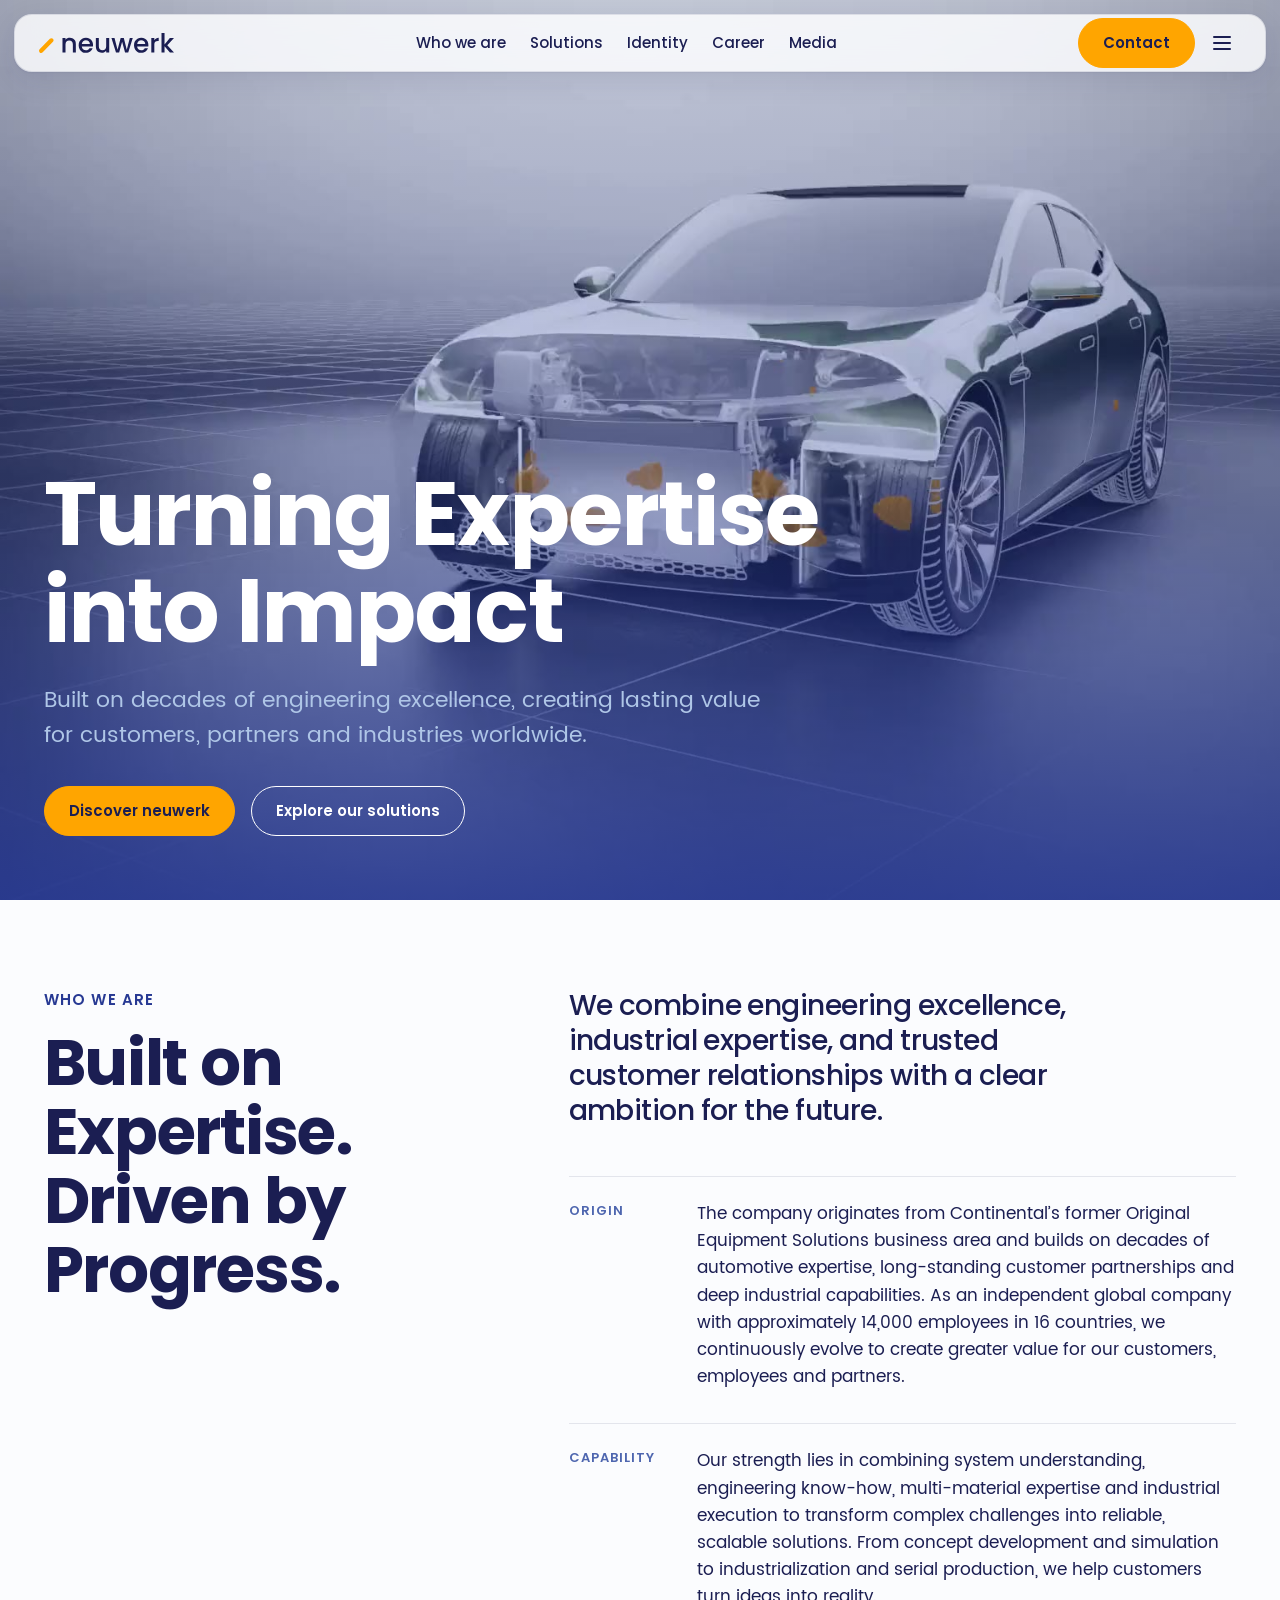
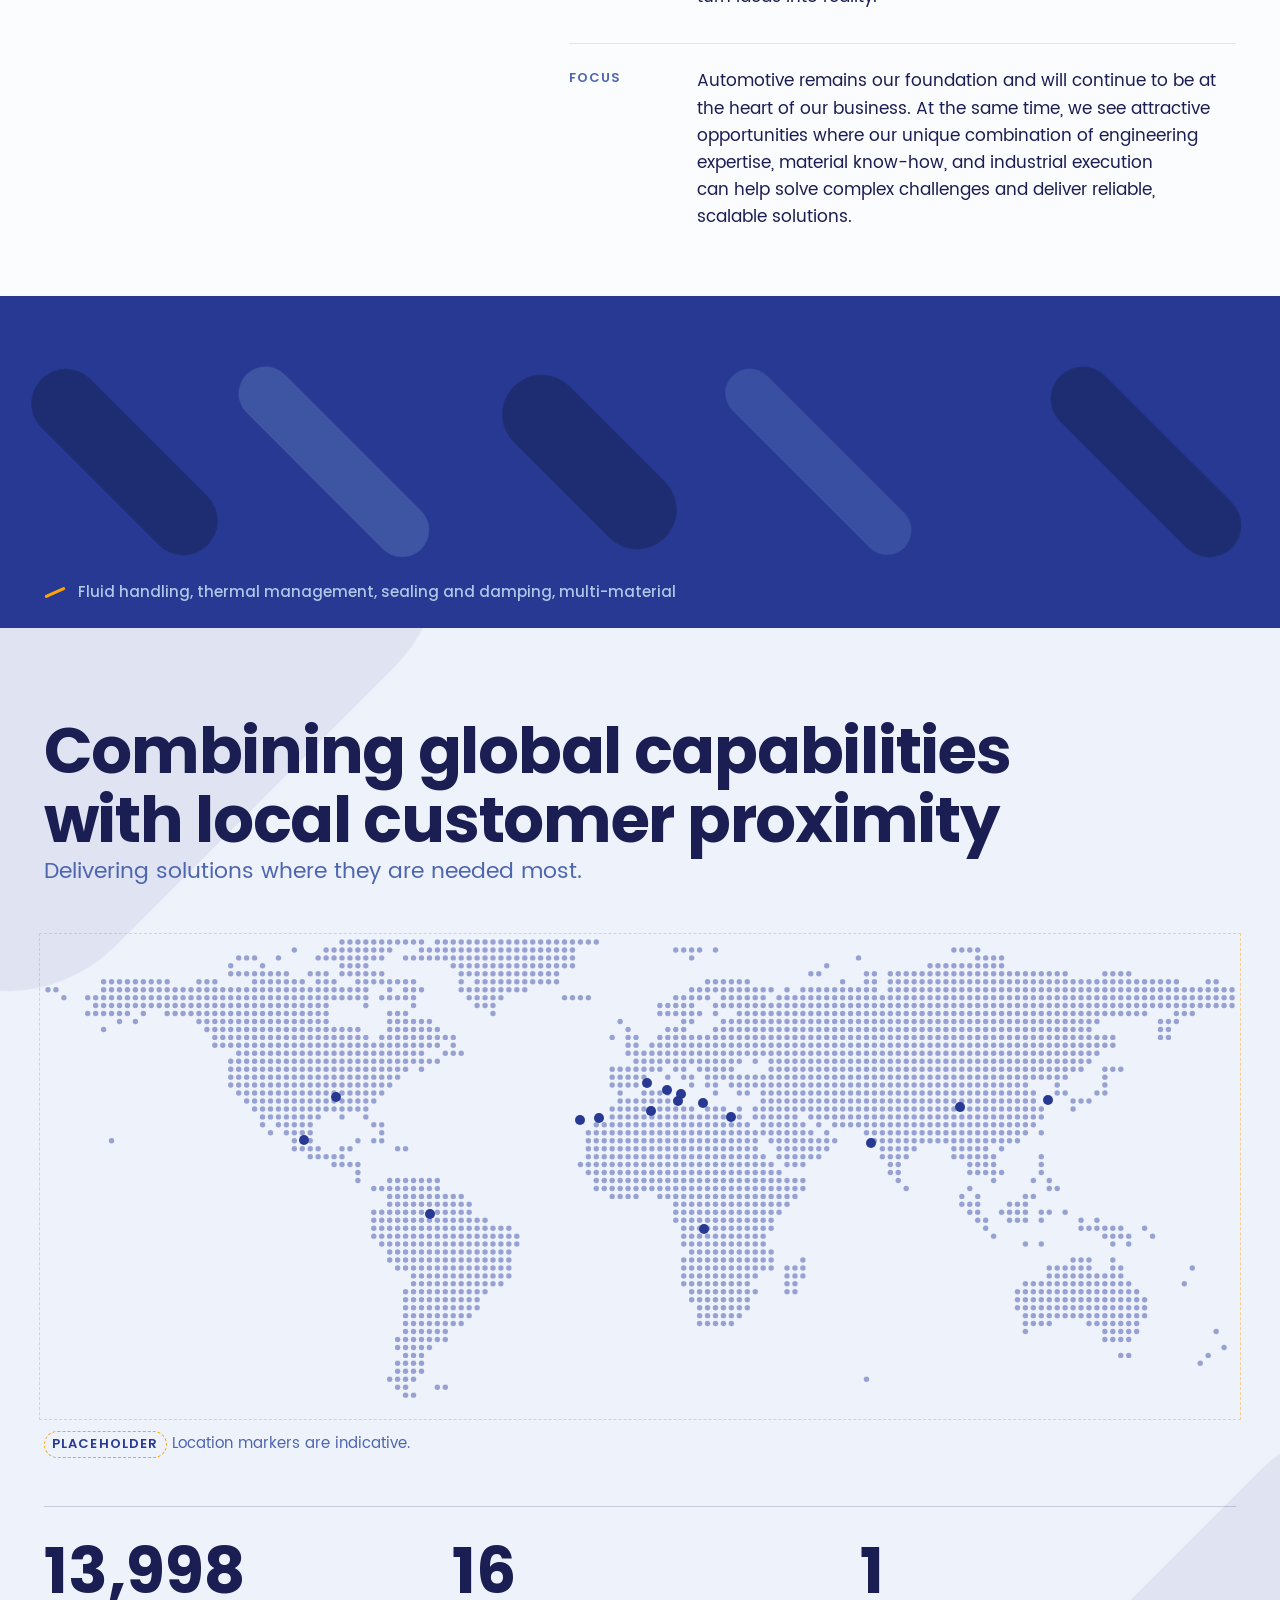
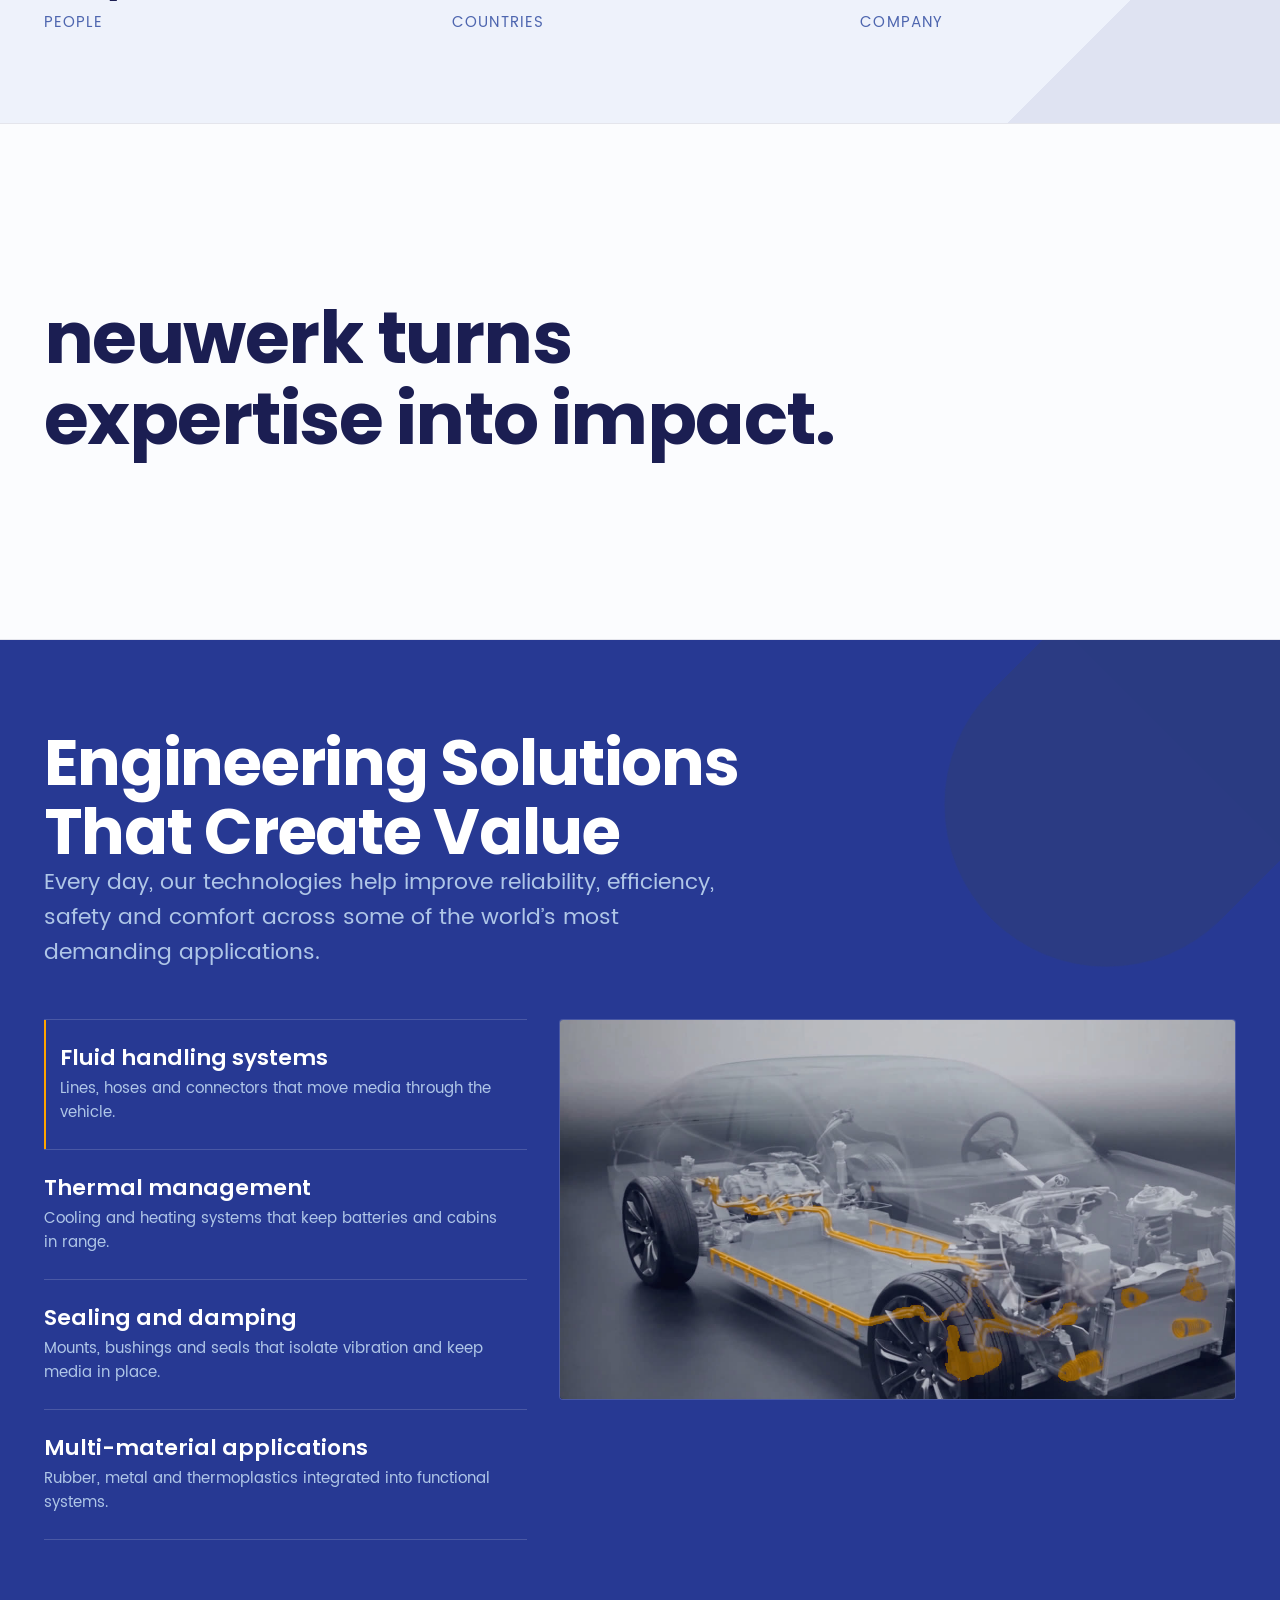
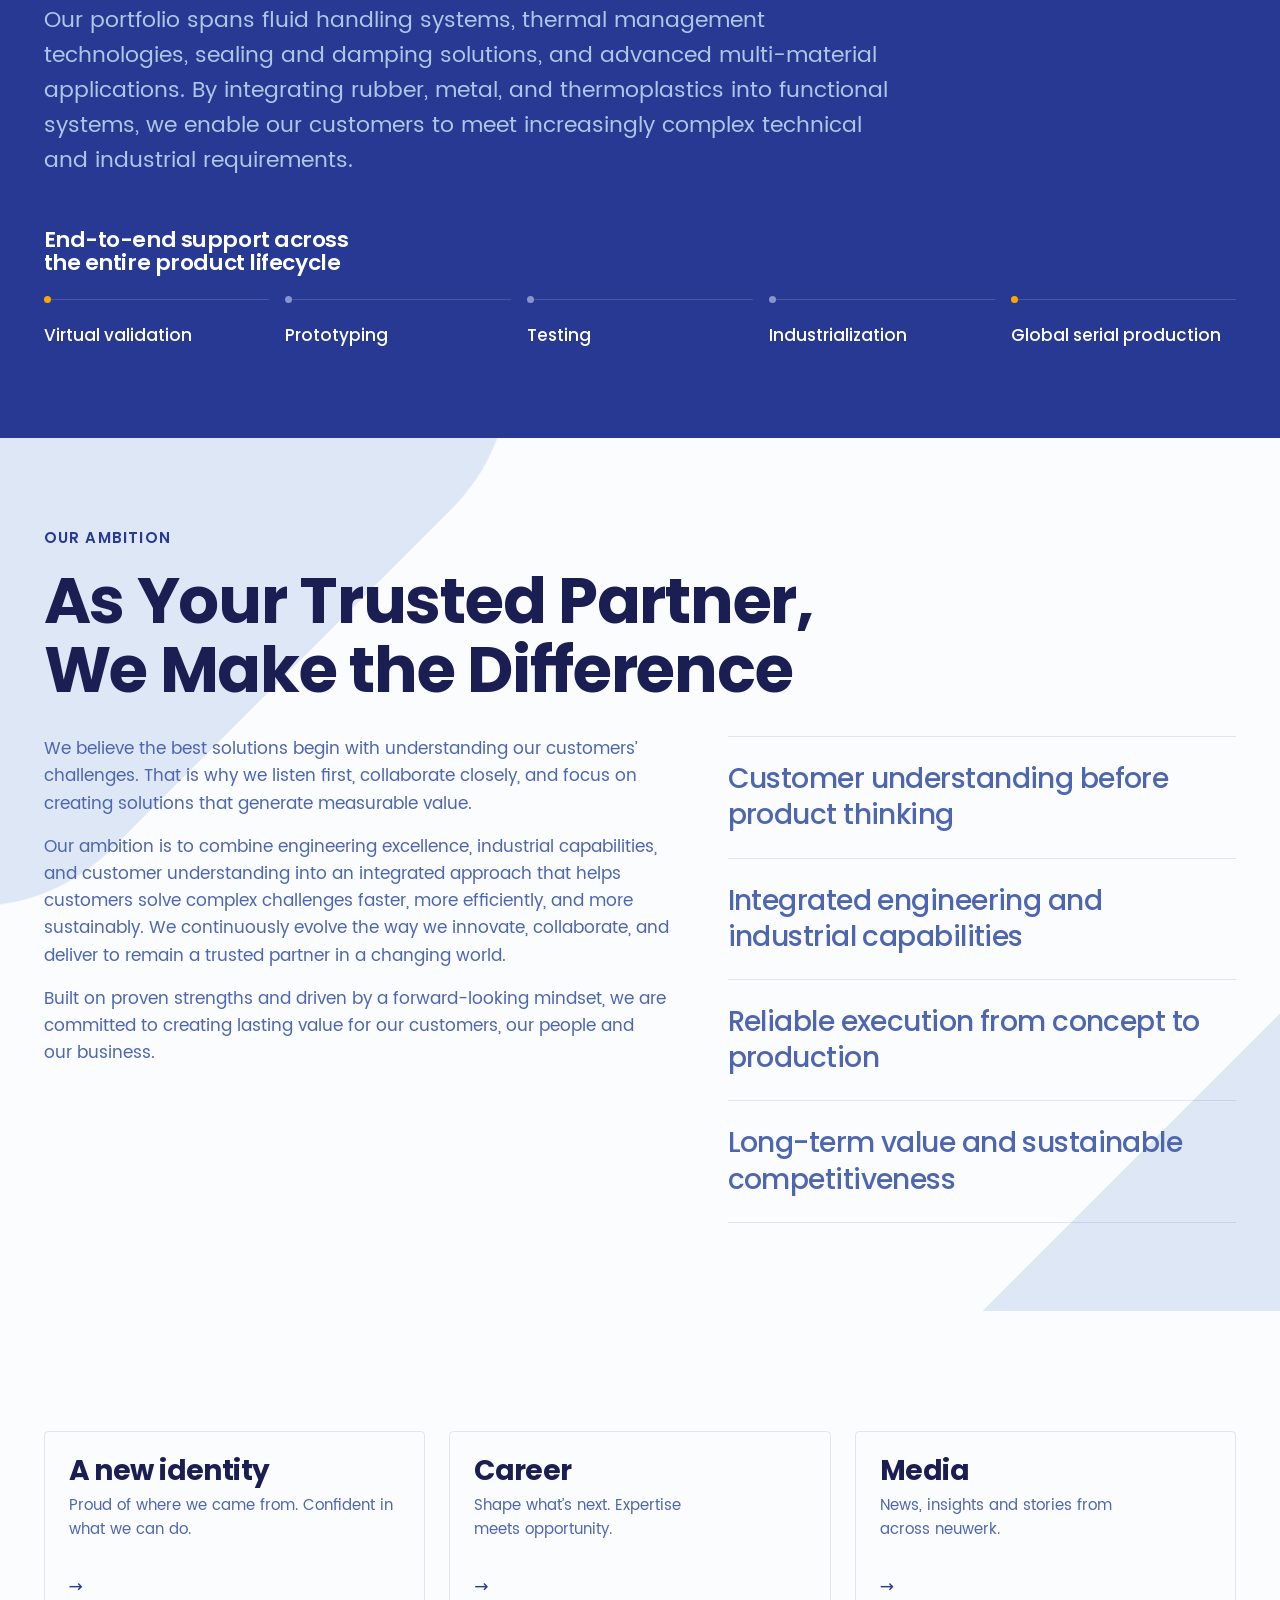
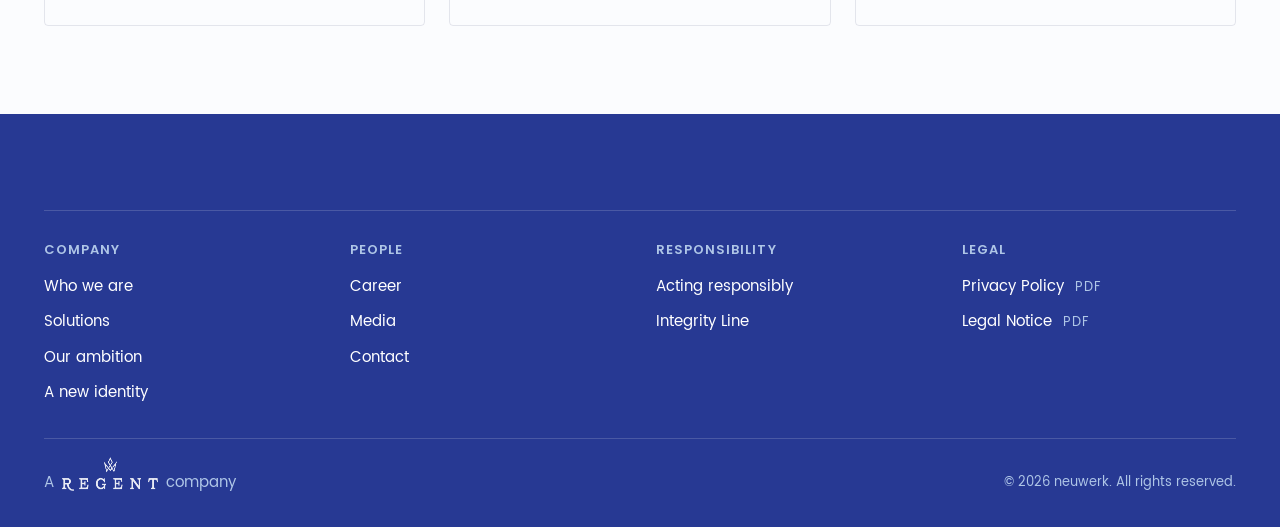
==== commit cb715e41: "feat: hirkartya-kepek, Ambition ketoszlopos, elo brand-sav Hirkartyak - Harom generalt absztrakt mar" ====
--- a/index.html
+++ b/index.html
@@ -136,6 +136,8 @@
 
 
     <div class="nw-brandband" aria-hidden="true">
+      <span class="nw-brandband__shape"></span>
+      <span class="nw-brandband__shape"></span>
       <span class="nw-brandband__shape"></span>
       <span class="nw-brandband__shape"></span>
       <span class="nw-brandband__shape"></span>
@@ -301,11 +303,12 @@
     </div>
 
     <div class="nw-shell">
-      <div class="nw-stack">
-        <div>
-          <p class="nw-eyebrow">Our ambition</p>
-          <h2 data-reveal>As Your Trusted Partner,<br>We Make the Difference</h2>
-        </div>
+      <div>
+        <p class="nw-eyebrow">Our ambition</p>
+        <h2 data-reveal>As Your Trusted Partner,<br>We Make the Difference</h2>
+      </div>
+
+      <div class="nw-ambition__grid">
         <div class="nw-stack__body">
           <p data-reveal data-reveal-delay="80">
             We believe the best solutions begin with understanding our customers&rsquo;
@@ -325,14 +328,14 @@
             business.
           </p>
         </div>
-      </div>
-
-      <ol class="nw-principles" role="list" data-principles>
+
+        <ol class="nw-principles" role="list" data-principles>
         <li data-reveal><span class="nw-principles__text">Customer understanding before product thinking</span></li>
         <li data-reveal data-reveal-delay="70"><span class="nw-principles__text">Integrated engineering and industrial capabilities</span></li>
         <li data-reveal data-reveal-delay="140"><span class="nw-principles__text">Reliable execution from concept to production</span></li>
         <li data-reveal data-reveal-delay="210"><span class="nw-principles__text">Long-term value and sustainable competitiveness</span></li>
-      </ol>
+        </ol>
+      </div>
     </div>
   </section>
 
@@ -415,6 +418,7 @@
 <script src="js/pattern.js"></script>
 <script src="js/reveal.js"></script>
 <script src="js/kinetic.js"></script>
+<script src="js/principles.js"></script>
 <script src="js/counters.js"></script>
 <script src="data/locations.js"></script>
 <script src="js/map.js"></script>
--- a/css/tokens.css
+++ b/css/tokens.css
@@ -92,7 +92,10 @@
   --nw-space-24: 12rem;
 
   /* Szekció-belmagasság, viewporttal skálázva */
-  --nw-section-y: clamp(4rem, 3rem + 8vw, 10rem);
+  /* 1440 px-en korabban 160 px volt oldalankent, tehat ket szekcio kozott
+     320 px ures sav. Most 88 px oldalankent (176 px kozottuk) -- ez meg
+     mindig premium levego, de nem szakitja szet az oldalt. */
+  --nw-section-y: clamp(2.75rem, 2rem + 4.5vw, 5.5rem);
 
   /* --- Layout ----------------------------------------------- */
   --nw-max-width:    1440px;
--- a/css/sections.css
+++ b/css/sections.css
@@ -437,8 +437,34 @@
 .nw-stack__body > * + * { margin-top: var(--nw-space-2); }
 .nw-stack__body p { color: var(--nw-fg-secondary); }
 
+/* Ketoszlopos editorial. Korabban a cim teljes szelessegben allt, alatta
+   62ch-re fogott szoveg, a jobb fel meg ures maradt -- es a negy elv
+   kulon, a bekezdesek alatt logott. Igy a szoveg es az elvek egymas
+   mellett allnak: az ures fel megszunik, a szekcio rovidebb lesz, es a
+   kettonek vegre koze van egymashoz.
+   Ez NEM a "nagy cim balra + kis magyarazo bekezdes jobbra" AI-minta:
+   ott a jobb oszlop masodlagos fuggelek, itt mindketto elsodleges
+   tartalom, es a cim mindketto folott all. */
+.nw-ambition__grid {
+  margin-block-start: var(--nw-space-4);
+  display: grid;
+  gap: var(--nw-space-5);
+}
+@media (min-width: 60rem) {
+  .nw-ambition__grid {
+    grid-template-columns: minmax(0, 1fr) minmax(0, 0.8fr);
+    gap: var(--nw-space-6);
+    align-items: start;
+  }
+  /* Az elv-index kitart, amig a bekezdeseket olvasod. */
+  .nw-ambition__grid .nw-principles {
+    position: sticky;
+    inset-block-start: calc(var(--nw-nav-h) + var(--nw-nav-inset) + var(--nw-space-4));
+  }
+}
+.nw-ambition__grid .nw-stack__body { margin-block-start: 0; }
+
 .nw-principles {
-  margin-top: var(--nw-space-8);
   border-block-start: 1px solid var(--nw-rule);
 }
 .nw-principles li {
@@ -458,19 +484,22 @@
   transform: scaleY(0); transform-origin: center;
   transition: transform var(--nw-dur-base) var(--nw-ease);
 }
-.nw-principles li:hover { padding-inline-start: var(--nw-space-2); }
-.nw-principles li:hover::before { transform: scaleY(1); }
+.nw-principles li:hover,
+.nw-principles li[data-active] { padding-inline-start: var(--nw-space-2); }
+.nw-principles li:hover::before,
+.nw-principles li[data-active]::before { transform: scaleY(1); }
 
 .nw-principles__text {
   font-family: var(--nw-font-display);
-  font-size: var(--nw-text-2xl);
+  font-size: var(--nw-text-xl);
   font-weight: var(--nw-fw-medium);
   line-height: var(--nw-leading-snug);
   letter-spacing: var(--nw-tracking-tight);
   color: var(--nw-fg-secondary);
   transition: color var(--nw-dur-base) var(--nw-ease);
 }
-.nw-principles li:hover .nw-principles__text { color: var(--nw-fg); }
+.nw-principles li:hover .nw-principles__text,
+.nw-principles li[data-active] .nw-principles__text { color: var(--nw-fg); }
 
 /* A nem-hoverelt sorok NEM halványodnak tovább. Kipróbáltam a
    --nw-blue-2-re halványítást, de az 2,84:1 navy-n -- bukott kontraszt
@@ -541,6 +570,30 @@
               border-color var(--nw-dur-base) var(--nw-ease);
 }
 .nw-news a:hover { transform: translateY(-4px); border-color: var(--nw-blue-1); }
+/* A kep a kartya teljes szelesseget elfoglalja, a padding ala nyulva.
+   Fix 16:9 arany, hogy a harom kartya egy vonalban alljon meg akkor is,
+   ha kesobb mas meretu kepet toltenek fel. */
+.nw-news__media {
+  display: block;
+  margin: calc(var(--nw-space-3) * -1) calc(var(--nw-space-3) * -1) var(--nw-space-3);
+  border-start-start-radius: calc(var(--nw-radius-card) - 1px);
+  border-start-end-radius: calc(var(--nw-radius-card) - 1px);
+  overflow: hidden;
+  background: var(--nw-sunk);
+}
+.nw-news__media img {
+  display: block;
+  inline-size: 100%;
+  aspect-ratio: 16 / 9;
+  object-fit: cover;
+  transition: transform var(--nw-dur-slow, 600ms) var(--nw-ease);
+}
+.nw-news a:hover .nw-news__media img { transform: scale(1.04); }
+@media (prefers-reduced-motion: reduce) {
+  .nw-news__media img { transition: none; }
+  .nw-news a:hover .nw-news__media img { transform: none; }
+}
+
 .nw-news time {
   display: block; margin-bottom: 0.5rem;
   font-size: var(--nw-text-xs);
@@ -668,21 +721,41 @@
 .nw-brandband {
   position: relative;
   margin-block-start: var(--nw-space-8);
-  block-size: clamp(180px, 26vw, 320px);
+  /* A sav a szekcio also elehez tapad: a negativ also margo felszivja a
+     szekcio alsó paddingjet. Enelkul a sotet sav alatt maradt egy szeles
+     feher csik, mielott a kovetkezo szekcio elkezdodott volna. */
+  margin-block-end: calc(var(--nw-section-y) * -1);
+  block-size: clamp(200px, 26vw, 340px);
   background: var(--nw-deep);
   overflow: clip;
   isolation: isolate;
 }
+/* A formak merete ARANYBOL szarmazik, nem a sav szazalekabol.
+   Korabban 15% x 244% volt: 45 fokban elforgatva ez 800 px fole nyult a
+   340 px-es savban, tehat a lekerekitett vegek mindig kilogtak -- a sav
+   parhuzamos csikoknak latszott, nem pilleknek.
+   Most a fuggoleges kiterjedes (hossz + szelesseg) * 0,71, ami a
+   legnagyobb formanal is a sav magassaga ALATT marad: a ket lekerekitett
+   veg latszik. */
 .nw-brandband__shape {
   position: absolute;
+  inset-block-start: 50%;
+  inline-size: var(--w);
+  aspect-ratio: var(--ar);
   border-radius: var(--nw-radius-pill);
   background: var(--nw-deeper);
-  transform: rotate(-45deg);
-}
-.nw-brandband__shape:nth-child(1) { inset-inline-start: -8%;  inset-block-start: -60%; inline-size: 46%; block-size: 190%; }
-.nw-brandband__shape:nth-child(2) { inset-inline-start: 30%;  inset-block-start: -40%; inline-size: 30%; block-size: 180%;
-                                     background: color-mix(in oklab, var(--nw-blue-2) 60%, var(--nw-deep)); }
-.nw-brandband__shape:nth-child(3) { inset-inline-end: -6%;    inset-block-start: -50%; inline-size: 38%; block-size: 185%; }
+  /* A translateY a rotate ELOTT all, igy a szulo fuggoleges tengelye
+     menten kozepez -- a forgatas mar a kozepre huzott formara hat. */
+  transform: translateY(-50%) rotate(-45deg);
+  will-change: transform, opacity;
+}
+.nw-brandband__shape:nth-child(1) { --w: clamp(46px, 5.4vw, 84px); --ar: 1 / 3.4; inset-inline-start: 7%;  }
+.nw-brandband__shape:nth-child(2) { --w: clamp(38px, 4.2vw, 64px); --ar: 1 / 4.6; inset-inline-start: 24%;
+                                     background: color-mix(in oklab, var(--nw-blue-2) 62%, var(--nw-deep)); }
+.nw-brandband__shape:nth-child(3) { --w: clamp(52px, 6.2vw, 96px); --ar: 1 / 2.7; inset-inline-start: 43%; }
+.nw-brandband__shape:nth-child(4) { --w: clamp(34px, 3.8vw, 58px); --ar: 1 / 5.0; inset-inline-start: 62%;
+                                     background: color-mix(in oklab, var(--nw-blue-2) 48%, var(--nw-deep)); }
+.nw-brandband__shape:nth-child(5) { --w: clamp(44px, 5vw, 78px);   --ar: 1 / 3.8; inset-inline-end: 8%; }
 
 .nw-brandband__label {
   position: absolute; inset-block-end: 0; inset-inline: 0;
@@ -776,12 +849,19 @@
 /* --- Lebego brand-sav ---------------------------------------------
    A formak lassan usznak. Nem particle-rendszer: harom nagy alakzat,
    ahogy a brandbook eloirja, csak epp nem allnak. */
+/* Gyors, pulzalo lebeges. A 13-19 mp meg mindig alig latszott, ezert
+   5,5-9 mp, es a formak nem csak csusznak: NONEK-ZSUGORODNAK es
+   halvanyodnak is. A csuszas a sajat hossztengelyuk menten tortenik
+   (a translate a rotate UTAN all), ezert a mozgas a logo ferde
+   vonasat koveti, nem keresztbe vag rajta. */
 @media (prefers-reduced-motion: no-preference) {
-  .nw-brandband__shape { animation: nw-drift 26s ease-in-out infinite alternate; }
-  .nw-brandband__shape:nth-child(2) { animation-duration: 34s; animation-delay: -6s; }
-  .nw-brandband__shape:nth-child(3) { animation-duration: 30s; animation-delay: -13s; }
+  .nw-brandband__shape { animation: nw-drift 6.4s ease-in-out infinite alternate; }
+  .nw-brandband__shape:nth-child(2) { animation-duration: 5.2s; animation-delay: -1.7s; }
+  .nw-brandband__shape:nth-child(3) { animation-duration: 8.1s; animation-delay: -3.4s; }
+  .nw-brandband__shape:nth-child(4) { animation-duration: 5.9s; animation-delay: -0.8s; }
+  .nw-brandband__shape:nth-child(5) { animation-duration: 7.3s; animation-delay: -2.6s; }
 }
 @keyframes nw-drift {
-  from { transform: rotate(-45deg) translate3d(0, 0, 0); }
-  to   { transform: rotate(-45deg) translate3d(6%, -4%, 0); }
-}
+  from { transform: translateY(-50%) rotate(-45deg) translate3d(-9%, 0, 0) scale(0.88); opacity: 0.5; }
+  to   { transform: translateY(-50%) rotate(-45deg) translate3d(7%, 0, 0)  scale(1.12); opacity: 1; }
+}
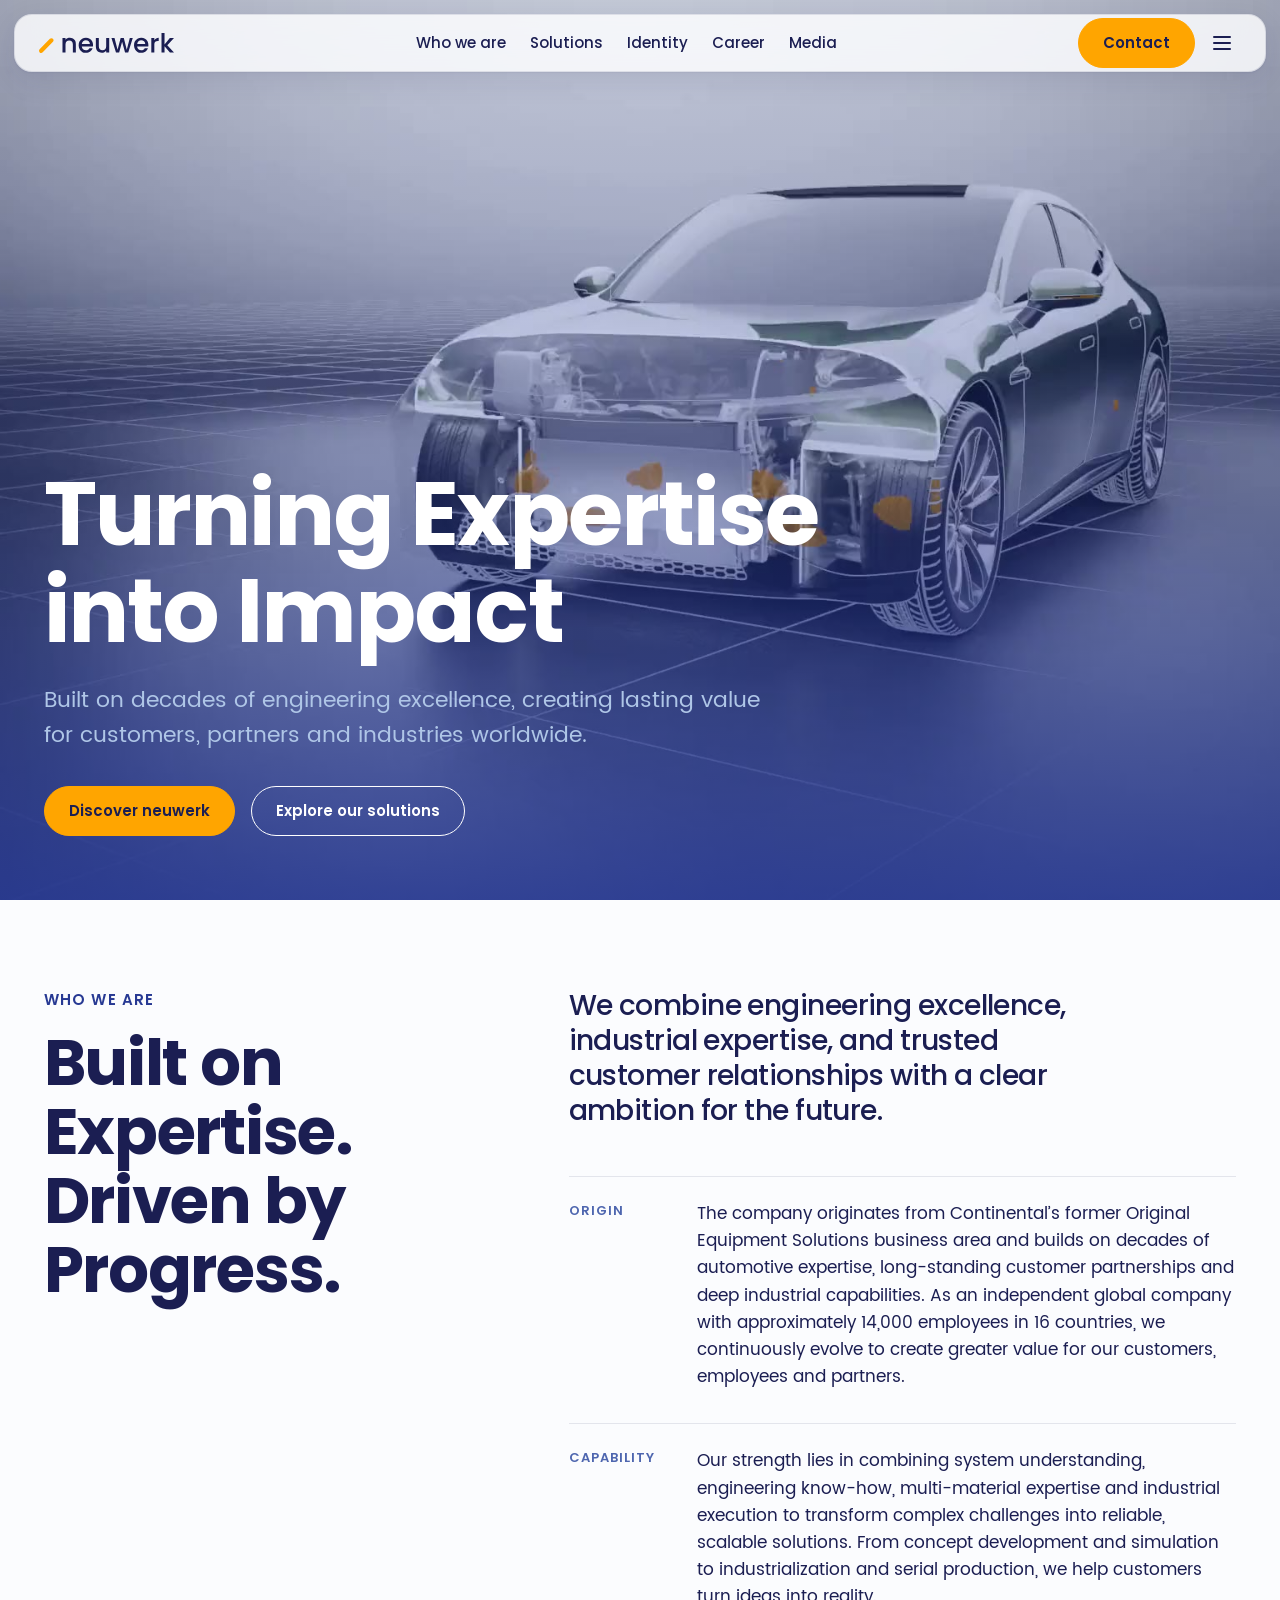
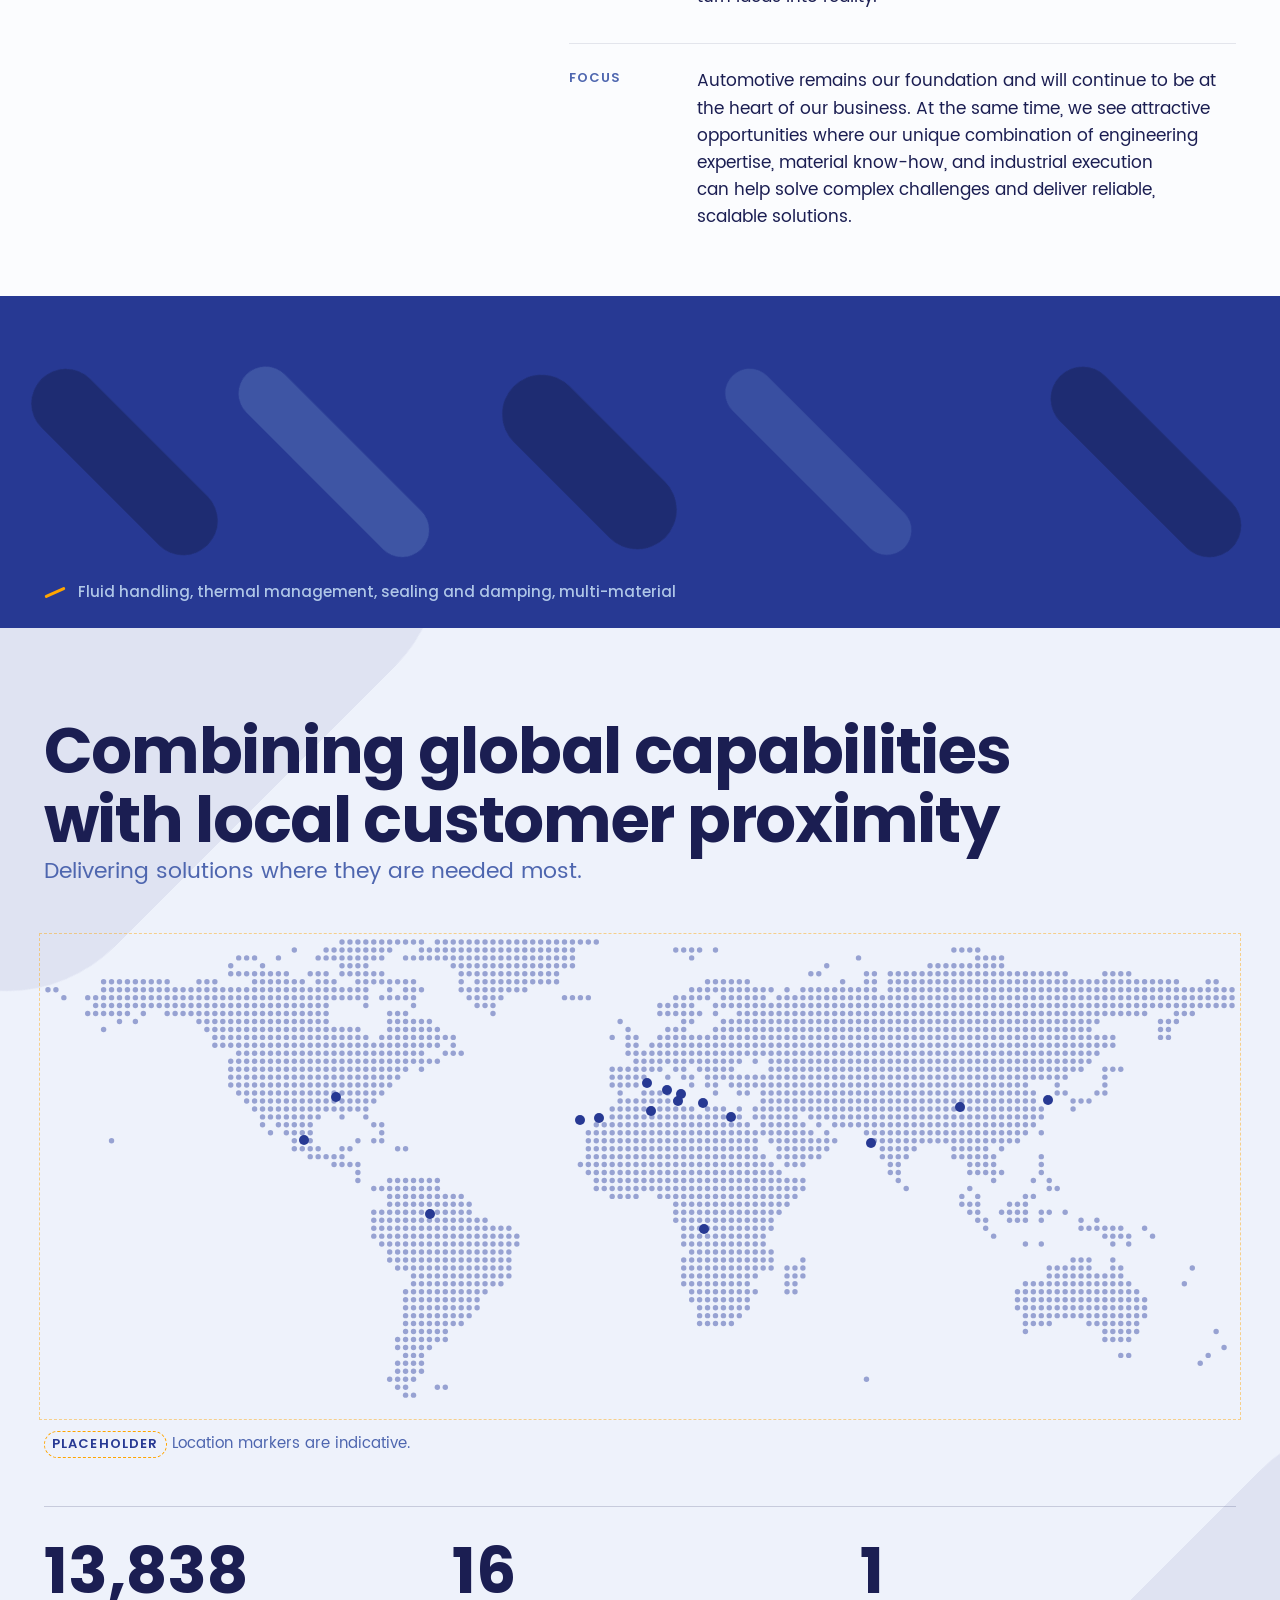
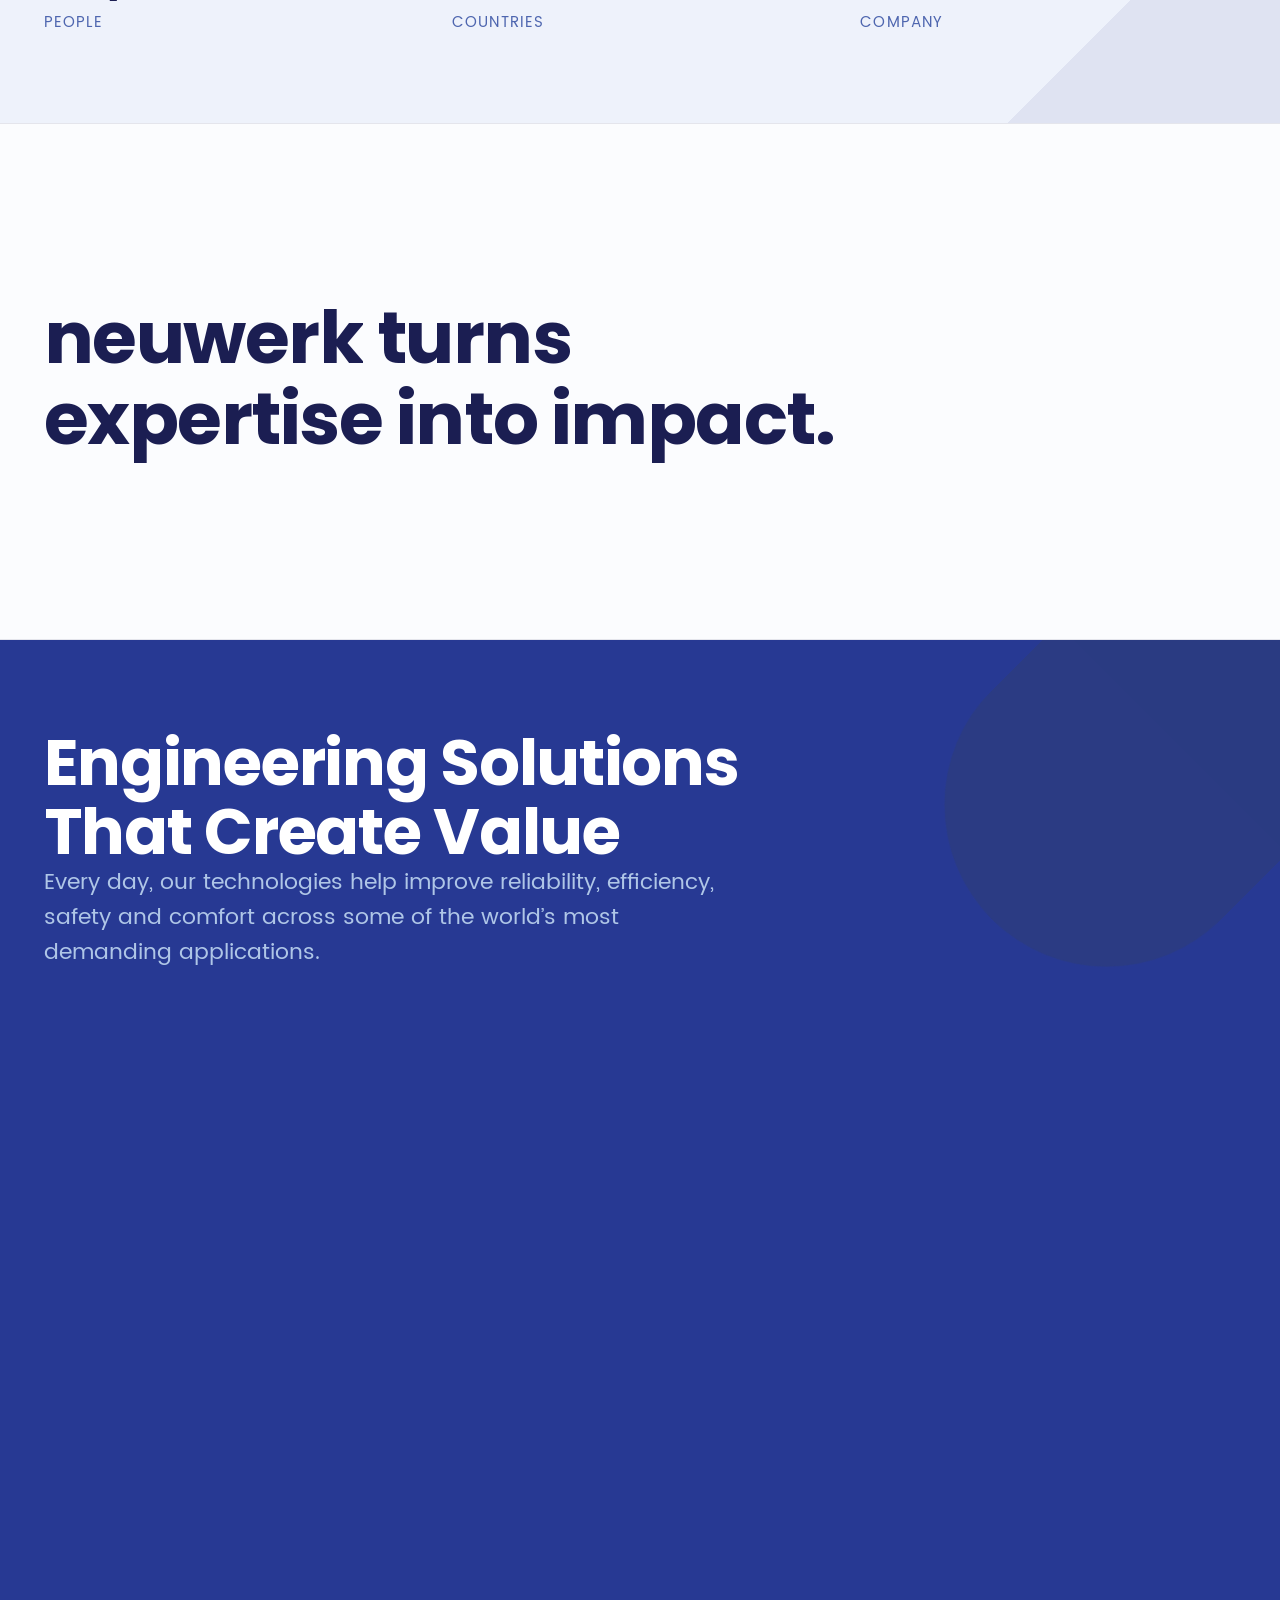
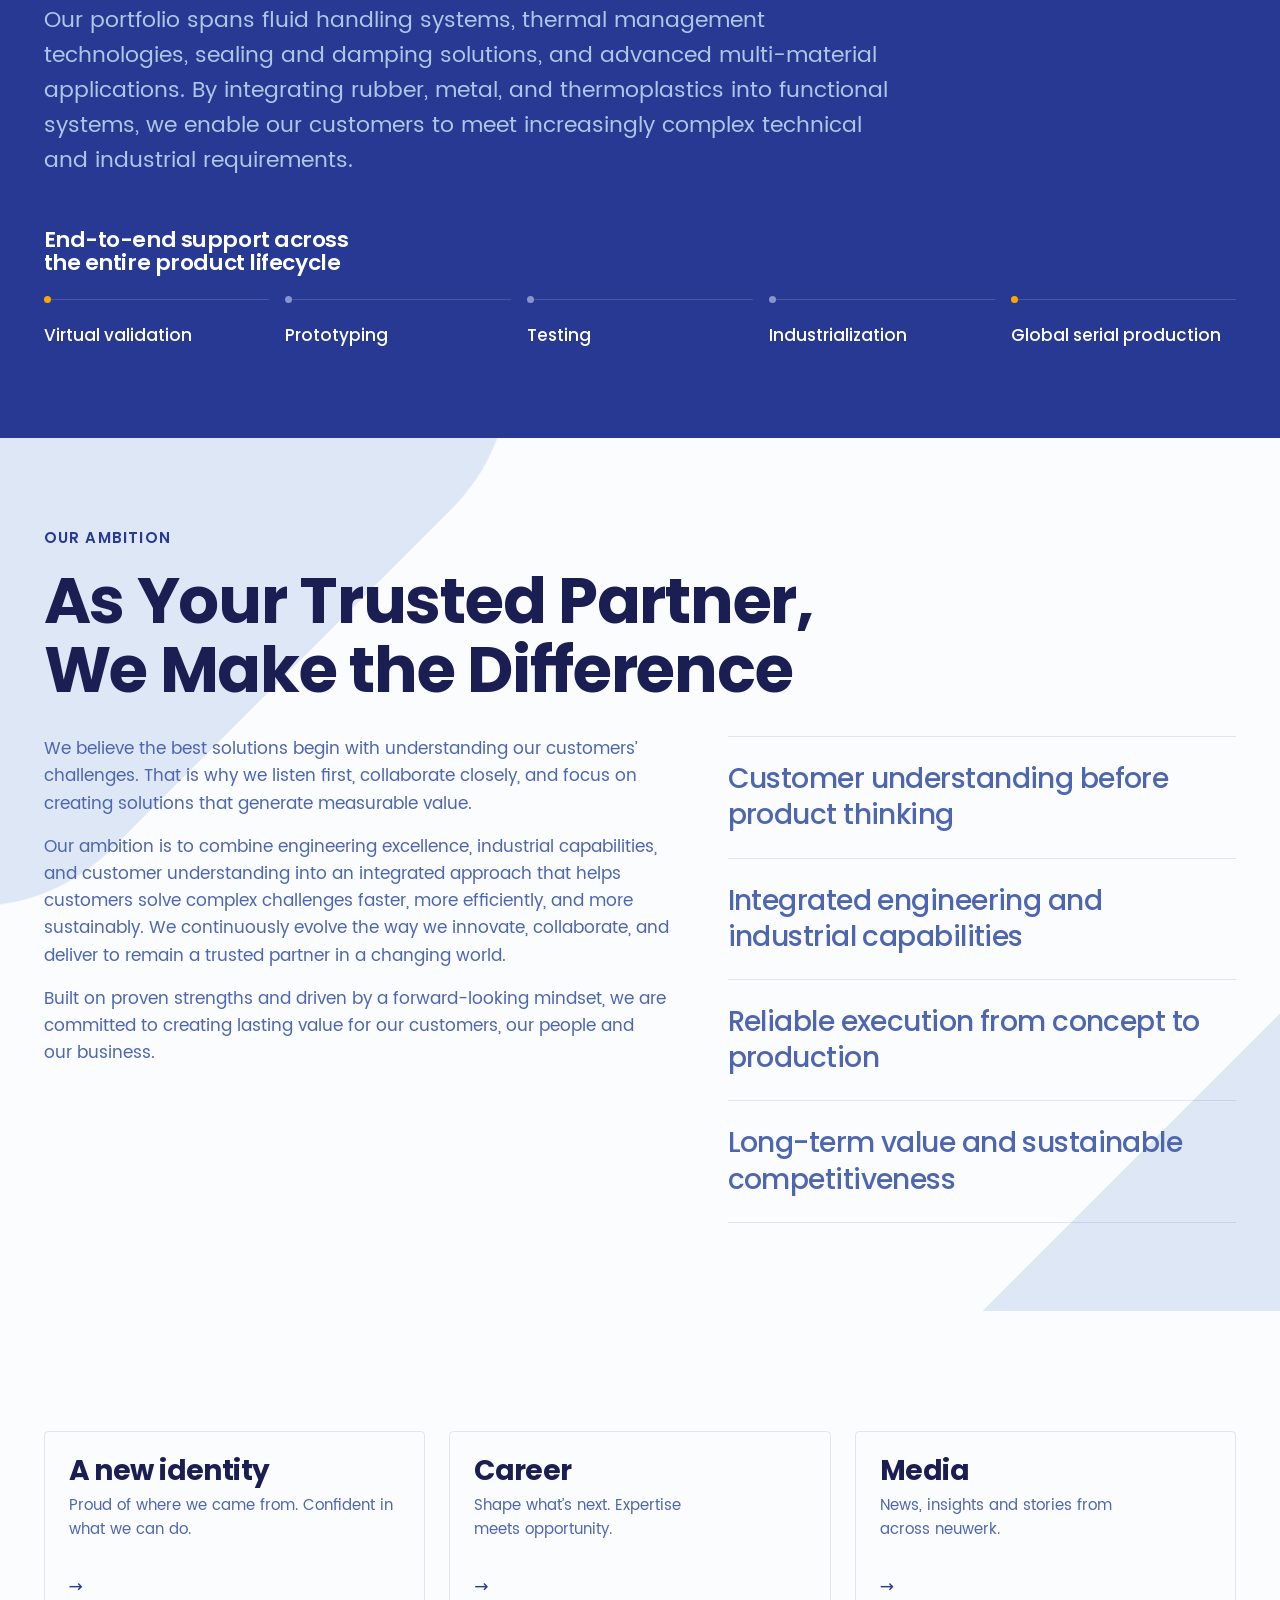
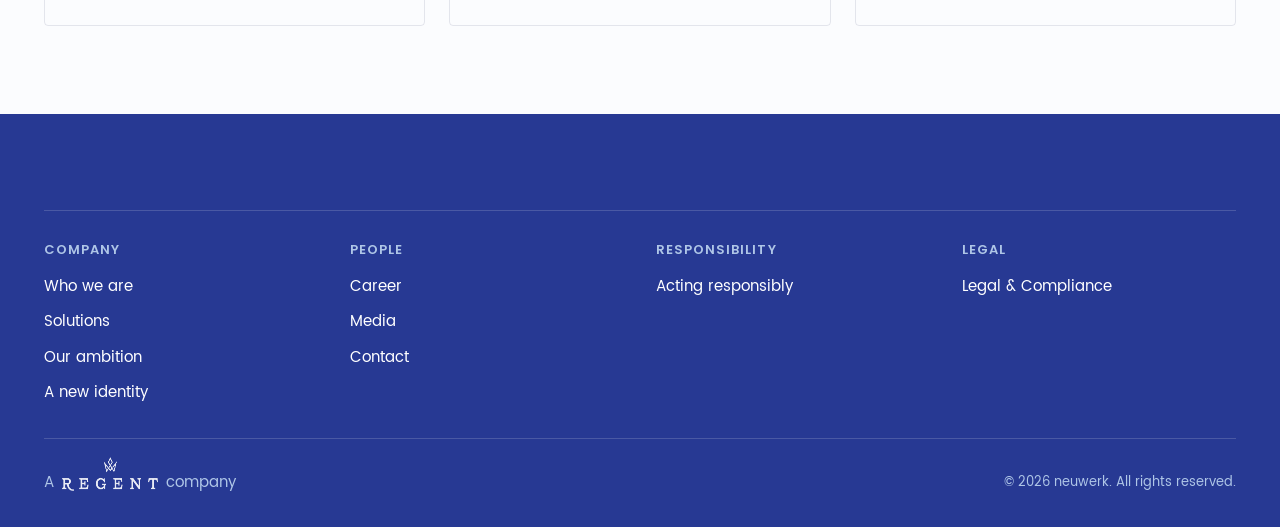
==== commit 0ce0ec14: "feat: Legal & Compliance aloldal (Amendment 02) Az ugyfel keresere a jogi es compliance dokumentumok" ====
--- a/index.html
+++ b/index.html
@@ -389,14 +389,12 @@
         <h4>Responsibility</h4>
         <ul>
           <li><a href="responsibility.html">Acting responsibly</a></li>
-          <li><a href="responsibility.html#integrity-line">Integrity Line</a></li>
         </ul>
       </nav>
       <nav aria-label="Legal">
         <h4>Legal</h4>
         <ul>
-          <li><a href="assets/docs/privacy-policy.pdf">Privacy Policy <span class="nw-footer__ext">PDF</span></a></li>
-          <li><a href="assets/docs/legal-notice.pdf">Legal Notice <span class="nw-footer__ext">PDF</span></a></li>
+          <li><a href="legal-compliance.html">Legal &amp; Compliance</a></li>
         </ul>
       </nav>
     </div>
--- a/css/sections.css
+++ b/css/sections.css
@@ -865,3 +865,29 @@
   from { transform: translateY(-50%) rotate(-45deg) translate3d(-9%, 0, 0) scale(0.88); opacity: 0.5; }
   to   { transform: translateY(-50%) rotate(-45deg) translate3d(7%, 0, 0)  scale(1.12); opacity: 1; }
 }
+
+
+/* --- Kategoria-index (Legal & Compliance) --------------------------
+   Harom ugroling a lap tetejen. Nem sticky oldalsav: harom elemnel az
+   tobb kromot adna, mint amennyi navigaciot. */
+.nw-catnav {
+  display: flex; flex-wrap: wrap; gap: var(--nw-space-1);
+  margin-block-start: var(--nw-space-4);
+}
+.nw-catnav a {
+  display: block;
+  padding: 0.6rem 1.1rem;
+  border: 1px solid var(--nw-rule);
+  border-radius: var(--nw-radius-pill);
+  font-family: var(--nw-font-display);
+  font-size: var(--nw-text-sm);
+  font-weight: var(--nw-fw-medium);
+  color: var(--nw-fg);
+  text-decoration: none;
+  transition: border-color var(--nw-dur-base) var(--nw-ease),
+              background-color var(--nw-dur-base) var(--nw-ease);
+}
+.nw-catnav a:hover {
+  border-color: var(--nw-blue-1);
+  background: var(--nw-sunk);
+}
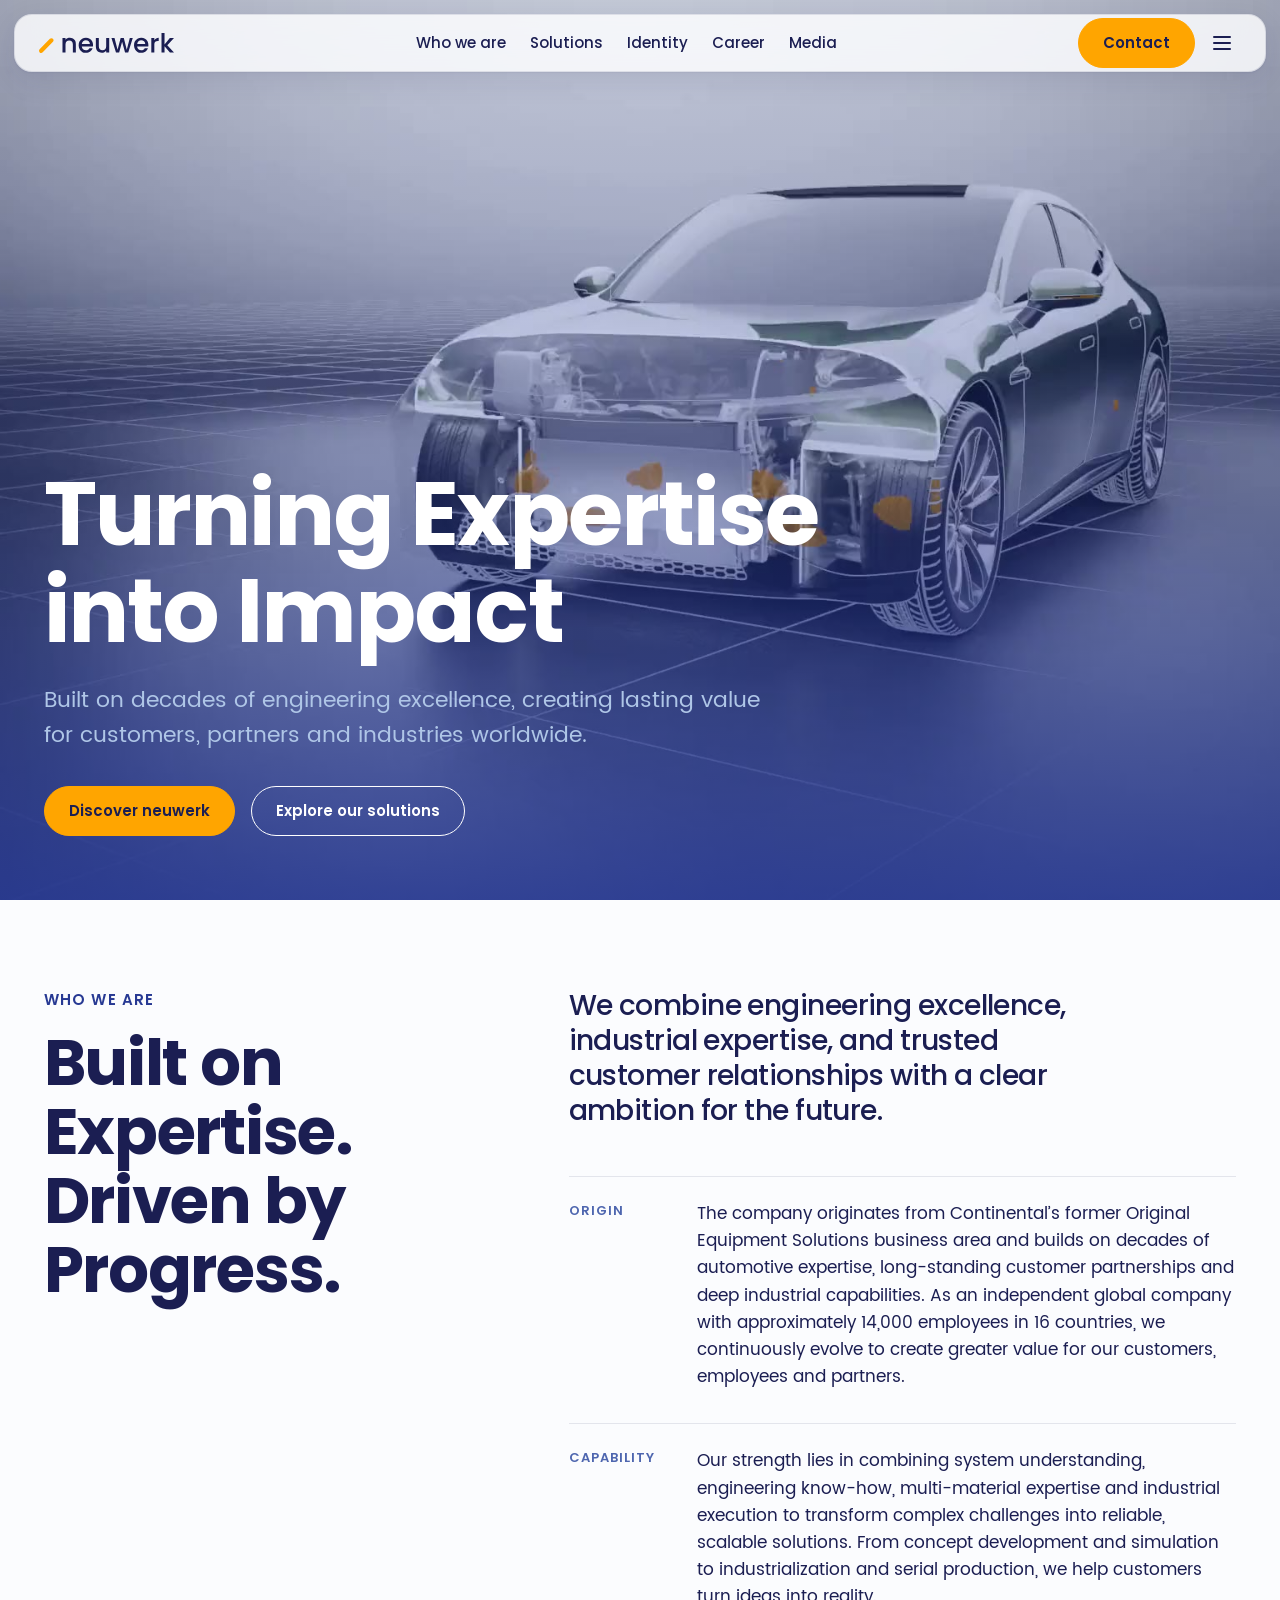
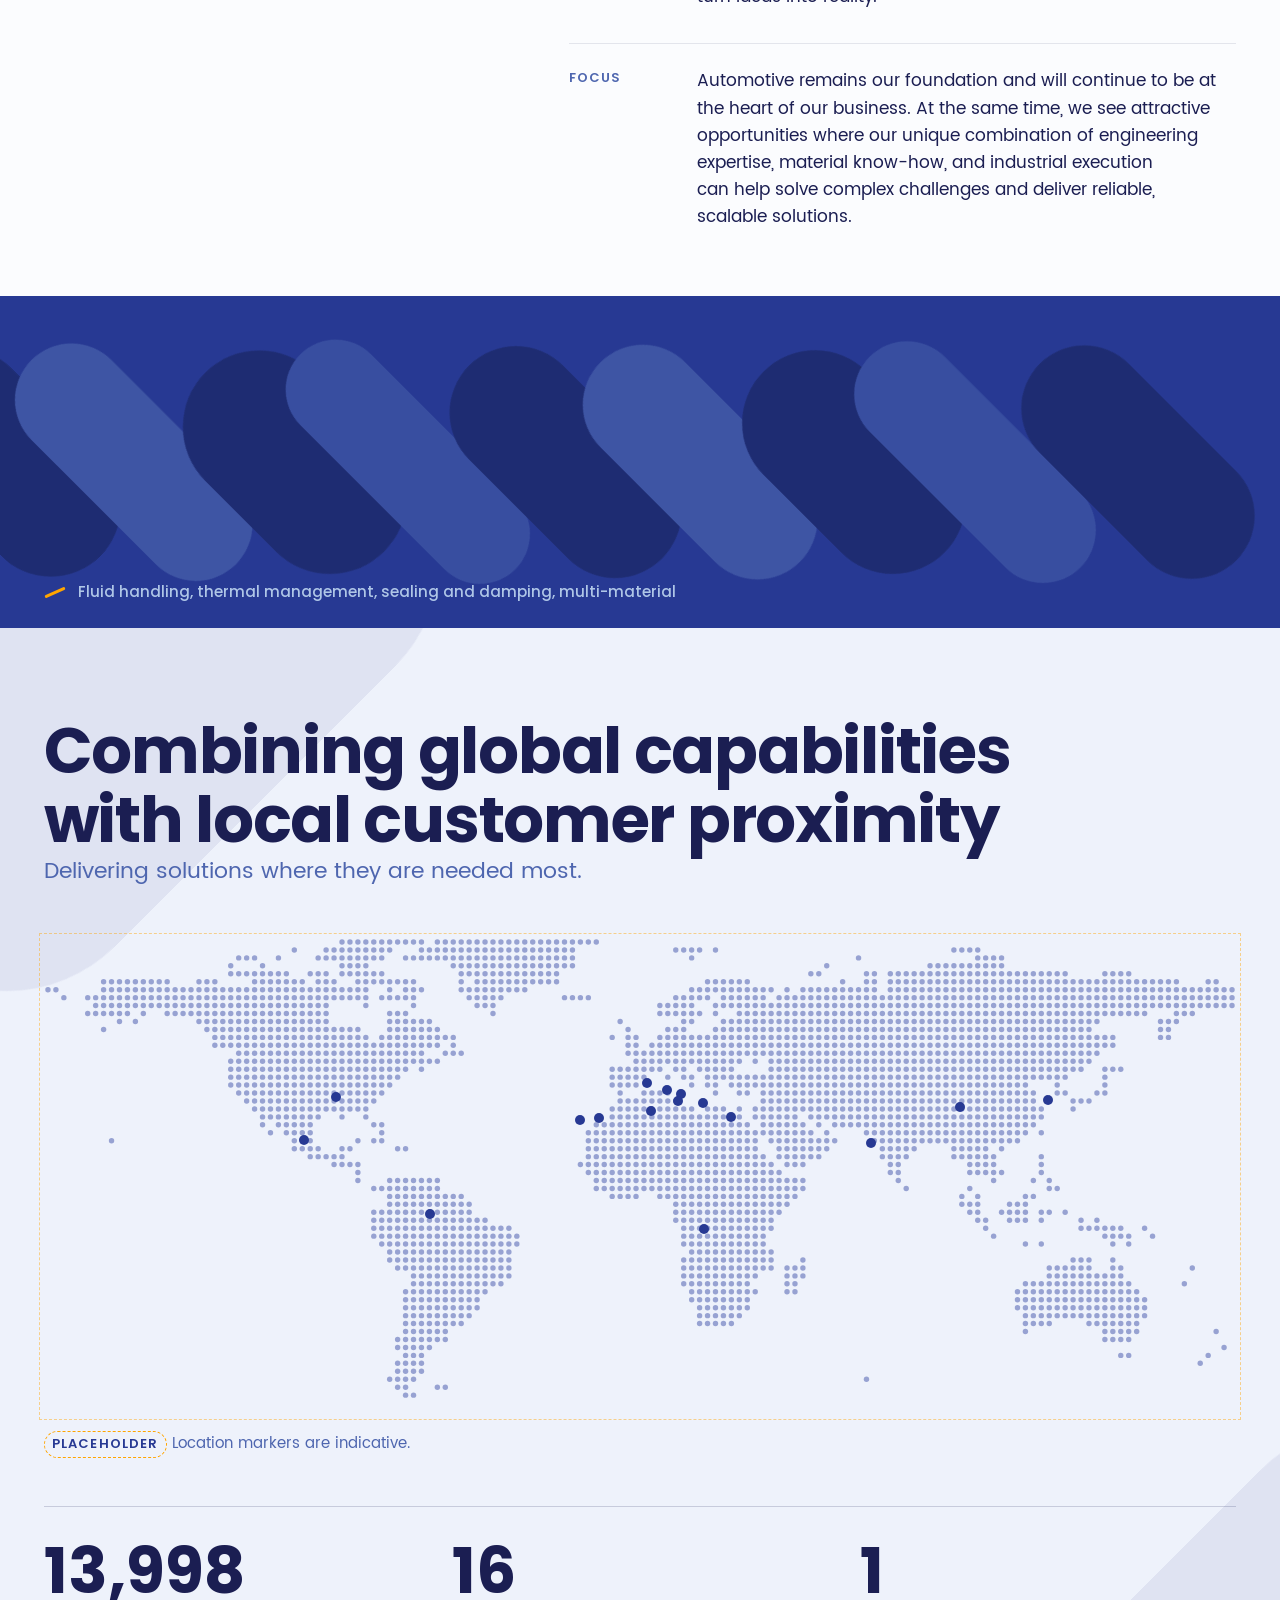
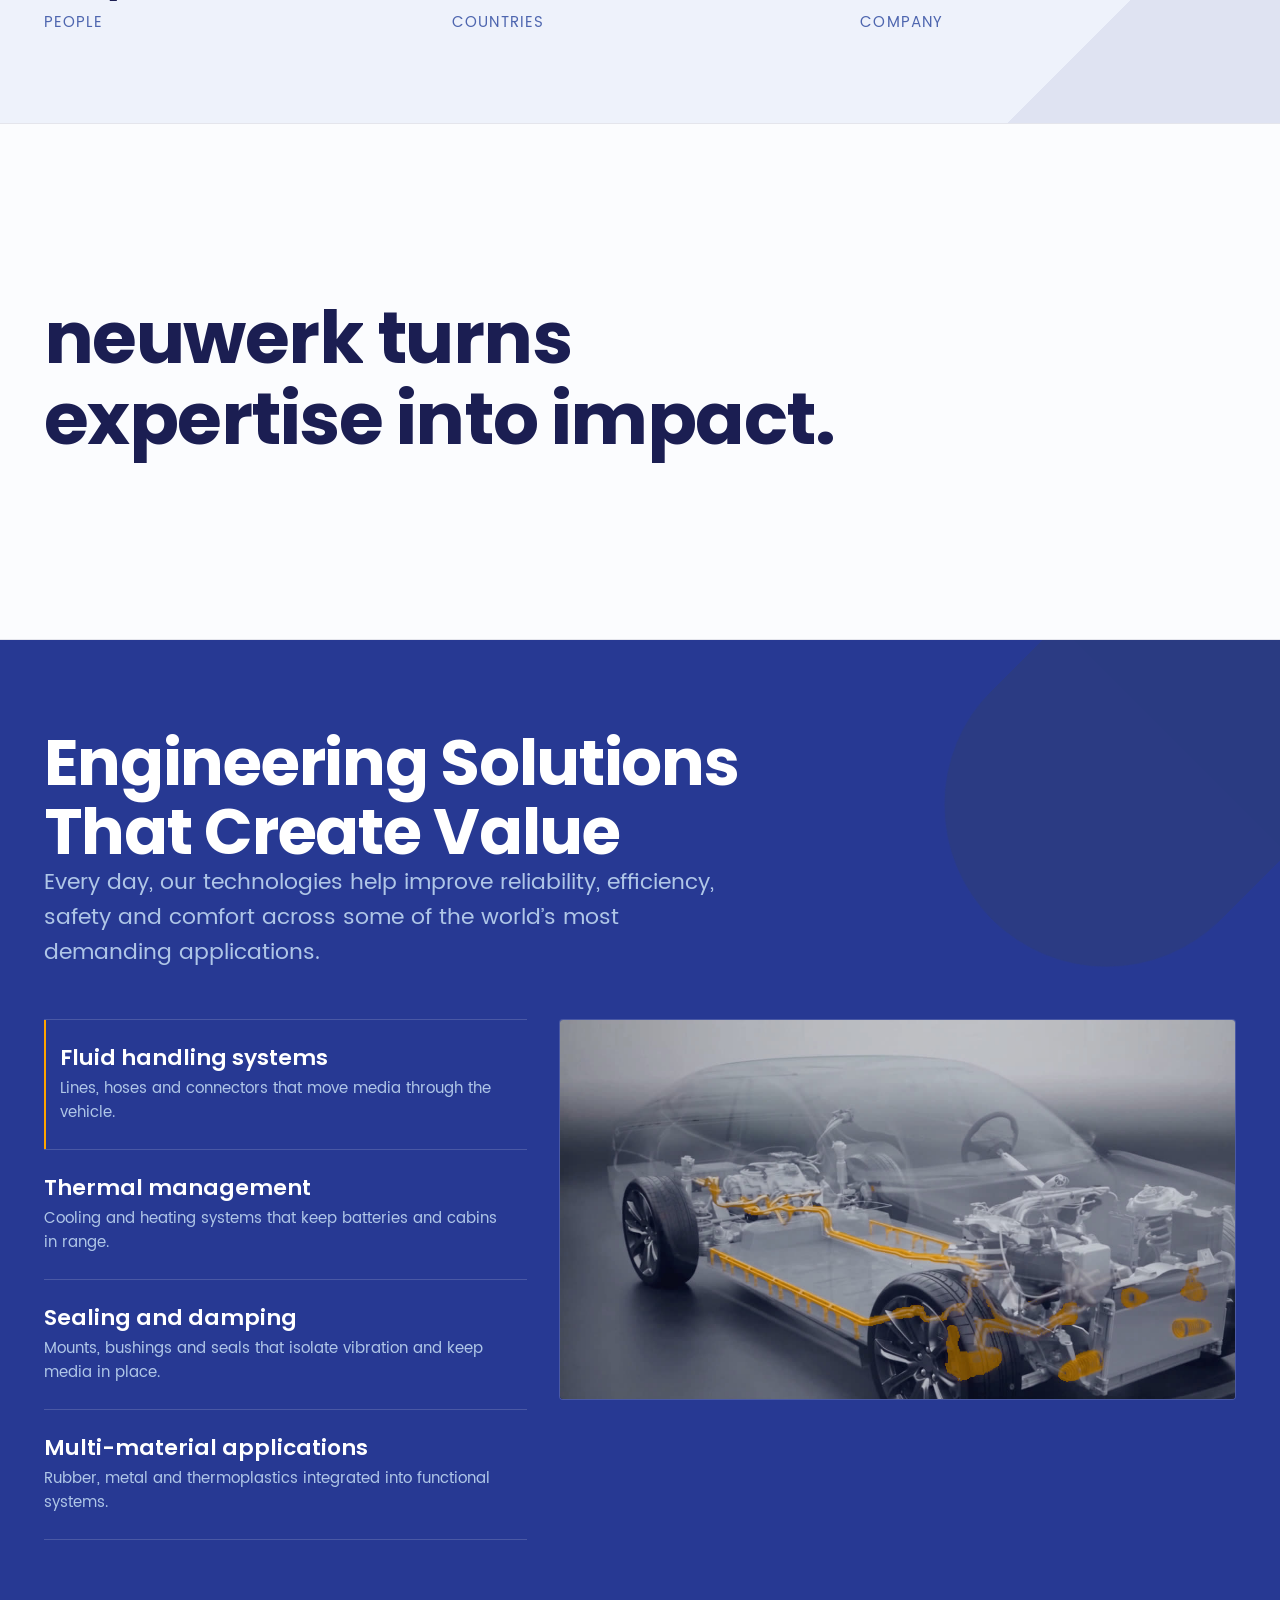
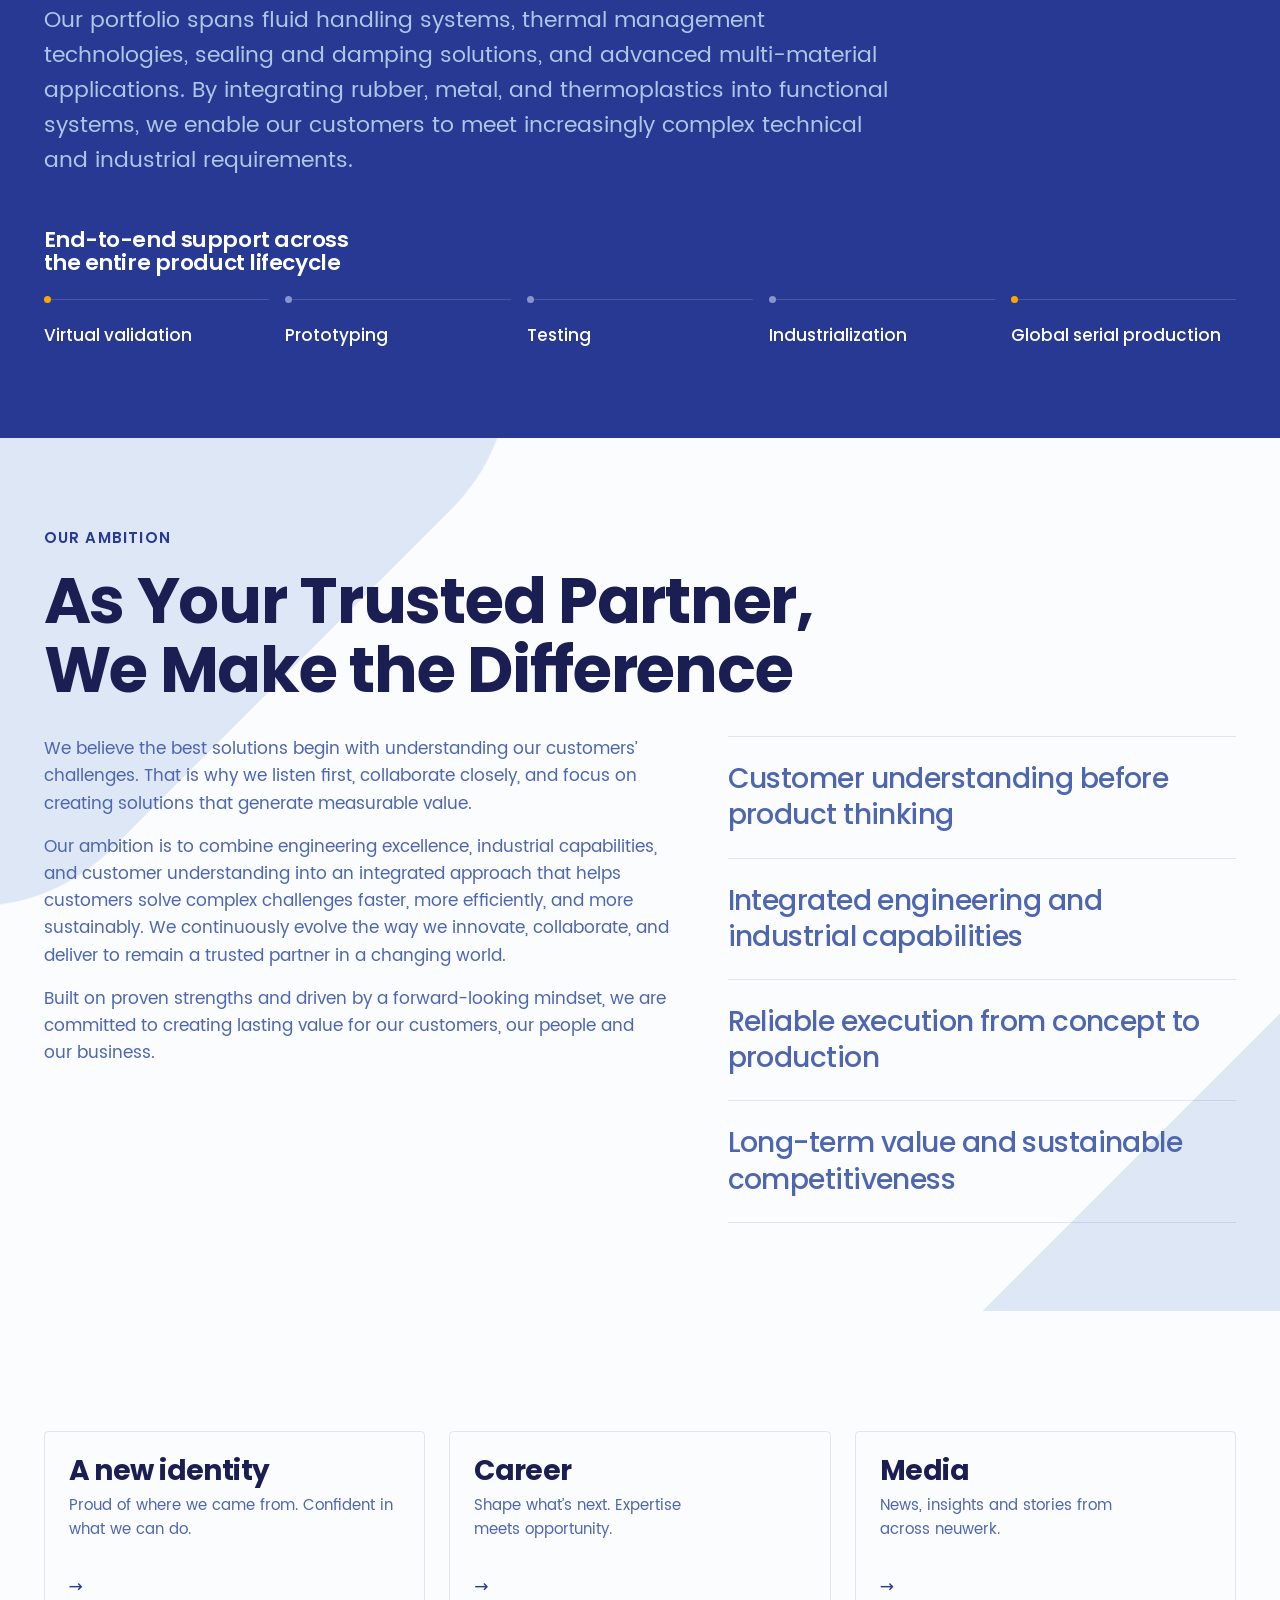
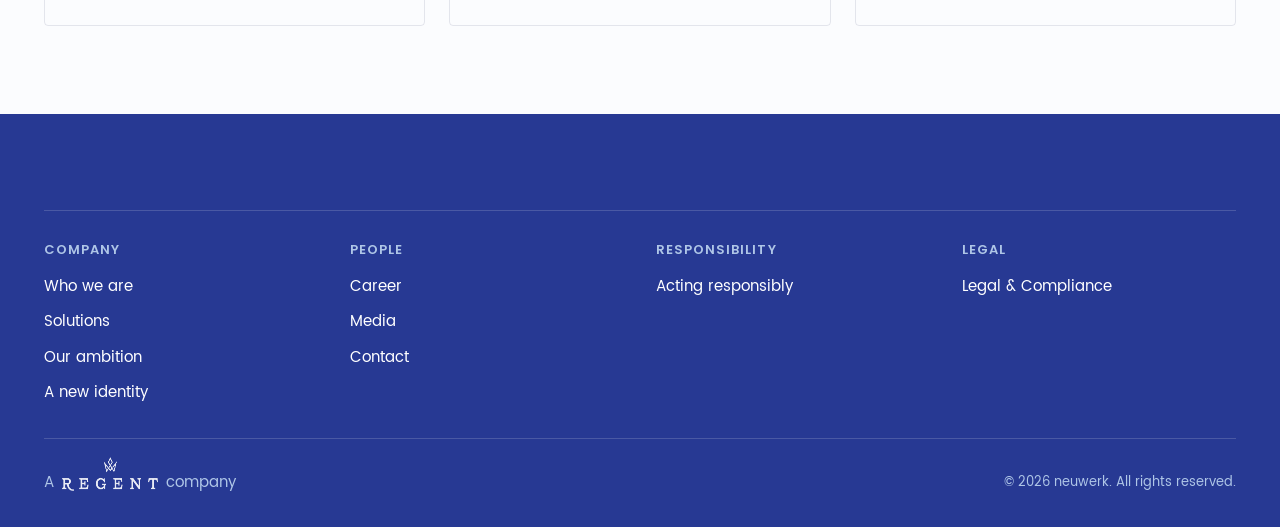
==== commit f8001989: "feat: R2.2 kesz + surubb brand-sav Brand-sav - A formak merete mostantol a sav magassagahoz kotott (" ====
--- a/index.html
+++ b/index.html
@@ -136,6 +136,10 @@
 
 
     <div class="nw-brandband" aria-hidden="true">
+      <span class="nw-brandband__shape"></span>
+      <span class="nw-brandband__shape"></span>
+      <span class="nw-brandband__shape"></span>
+      <span class="nw-brandband__shape"></span>
       <span class="nw-brandband__shape"></span>
       <span class="nw-brandband__shape"></span>
       <span class="nw-brandband__shape"></span>
--- a/css/sections.css
+++ b/css/sections.css
@@ -672,6 +672,17 @@
 }
 .nw-subhero--image > .nw-shell { position: relative; z-index: 2; }
 
+/* Pattern-hero: ugyanazok a formak, mint a fooldali brand-savban.
+   Csak a kontenert kell megadni -- a formak stilusat es animaciojat a
+   .nw-brandband__shape szabalyok viszik, a meretuket pedig a --nw-bh,
+   amit itt a hero magassagara allitunk. */
+.nw-subhero__shapes {
+  --nw-bh: 60svh;
+  position: absolute; inset: 0; z-index: 0;
+  overflow: clip;
+  background: var(--nw-deep);
+}
+
 /* Széles kinetikus mondat: aloldalon a vezérmondat egy sor, nem blokk. */
 .nw-kinetic--wide {
   max-width: 22ch;
@@ -725,23 +736,29 @@
      szekcio alsó paddingjet. Enelkul a sotet sav alatt maradt egy szeles
      feher csik, mielott a kovetkezo szekcio elkezdodott volna. */
   margin-block-end: calc(var(--nw-section-y) * -1);
-  block-size: clamp(200px, 26vw, 340px);
+  /* A formak merete EBBOL szarmazik, nem a viewport szelessegebol.
+     Igy az arany minden felbontason ugyanaz marad. */
+  --nw-bh: clamp(200px, 26vw, 340px);
+  block-size: var(--nw-bh);
   background: var(--nw-deep);
   overflow: clip;
   isolation: isolate;
 }
-/* A formak merete ARANYBOL szarmazik, nem a sav szazalekabol.
-   Korabban 15% x 244% volt: 45 fokban elforgatva ez 800 px fole nyult a
-   340 px-es savban, tehat a lekerekitett vegek mindig kilogtak -- a sav
-   parhuzamos csikoknak latszott, nem pilleknek.
-   Most a fuggoleges kiterjedes (hossz + szelesseg) * 0,71, ami a
-   legnagyobb formanal is a sav magassaga ALATT marad: a ket lekerekitett
-   veg latszik. */
+/* A formak merete a sav magassagahoz kepest van megadva (--k), a
+   hosszuk pedig aranybol (--r). A ketto szorzata korlatos: a 45 fokban
+   elforgatott, majd 1,12-re felskalazott forma fuggoleges kiterjedese
+   (k * (r + 1)) * 0,707 * 1,12, aminek a sav magassaga alatt kell
+   maradnia -- kulonben megint kilognak a lekerekitett vegek. Ezert
+   minden formanal k * (r + 1) ~ 1,22.
+
+   Kilenc forma, 11 szazalekonkent: a vizszintes helyfoglalasuk ennel
+   nagyobb, tehat atfedik egymast. Ot forma 20 szazalekonkent tul ritka
+   volt, kulon-kulon uszo pasztillaknak latszottak, nem savnak. */
 .nw-brandband__shape {
   position: absolute;
   inset-block-start: 50%;
-  inline-size: var(--w);
-  aspect-ratio: var(--ar);
+  inline-size: calc(var(--nw-bh) * var(--k));
+  aspect-ratio: 1 / var(--r);
   border-radius: var(--nw-radius-pill);
   background: var(--nw-deeper);
   /* A translateY a rotate ELOTT all, igy a szulo fuggoleges tengelye
@@ -749,13 +766,28 @@
   transform: translateY(-50%) rotate(-45deg);
   will-change: transform, opacity;
 }
-.nw-brandband__shape:nth-child(1) { --w: clamp(46px, 5.4vw, 84px); --ar: 1 / 3.4; inset-inline-start: 7%;  }
-.nw-brandband__shape:nth-child(2) { --w: clamp(38px, 4.2vw, 64px); --ar: 1 / 4.6; inset-inline-start: 24%;
-                                     background: color-mix(in oklab, var(--nw-blue-2) 62%, var(--nw-deep)); }
-.nw-brandband__shape:nth-child(3) { --w: clamp(52px, 6.2vw, 96px); --ar: 1 / 2.7; inset-inline-start: 43%; }
-.nw-brandband__shape:nth-child(4) { --w: clamp(34px, 3.8vw, 58px); --ar: 1 / 5.0; inset-inline-start: 62%;
-                                     background: color-mix(in oklab, var(--nw-blue-2) 48%, var(--nw-deep)); }
-.nw-brandband__shape:nth-child(5) { --w: clamp(44px, 5vw, 78px);   --ar: 1 / 3.8; inset-inline-end: 8%; }
+.nw-brandband__shape:nth-child(1) { --k: 0.42; --r: 1.90; inset-inline-start: -5%; }
+.nw-brandband__shape:nth-child(2) { --k: 0.34; --r: 2.55; inset-inline-start:  6%; }
+.nw-brandband__shape:nth-child(3) { --k: 0.46; --r: 1.65; inset-inline-start: 17%; }
+.nw-brandband__shape:nth-child(4) { --k: 0.30; --r: 3.05; inset-inline-start: 28%; }
+.nw-brandband__shape:nth-child(5) { --k: 0.40; --r: 2.05; inset-inline-start: 39%; }
+.nw-brandband__shape:nth-child(6) { --k: 0.36; --r: 2.35; inset-inline-start: 50%; }
+.nw-brandband__shape:nth-child(7) { --k: 0.44; --r: 1.75; inset-inline-start: 61%; }
+.nw-brandband__shape:nth-child(8) { --k: 0.32; --r: 2.80; inset-inline-start: 72%; }
+.nw-brandband__shape:nth-child(9) { --k: 0.38; --r: 2.20; inset-inline-start: 84%; }
+
+/* Vilagosabb tonusok a melyseghez. */
+.nw-brandband__shape:nth-child(2),
+.nw-brandband__shape:nth-child(6) { background: color-mix(in oklab, var(--nw-blue-2) 62%, var(--nw-deep)); }
+.nw-brandband__shape:nth-child(4),
+.nw-brandband__shape:nth-child(8) { background: color-mix(in oklab, var(--nw-blue-2) 45%, var(--nw-deep)); }
+
+/* Keskeny kepernyon kilenc forma osszemosodna: harom kimarad. */
+@media (max-width: 40rem) {
+  .nw-brandband__shape:nth-child(3),
+  .nw-brandband__shape:nth-child(6),
+  .nw-brandband__shape:nth-child(9) { display: none; }
+}
 
 .nw-brandband__label {
   position: absolute; inset-block-end: 0; inset-inline: 0;
@@ -855,11 +887,19 @@
    (a translate a rotate UTAN all), ezert a mozgas a logo ferde
    vonasat koveti, nem keresztbe vag rajta. */
 @media (prefers-reduced-motion: no-preference) {
-  .nw-brandband__shape { animation: nw-drift 6.4s ease-in-out infinite alternate; }
-  .nw-brandband__shape:nth-child(2) { animation-duration: 5.2s; animation-delay: -1.7s; }
-  .nw-brandband__shape:nth-child(3) { animation-duration: 8.1s; animation-delay: -3.4s; }
-  .nw-brandband__shape:nth-child(4) { animation-duration: 5.9s; animation-delay: -0.8s; }
-  .nw-brandband__shape:nth-child(5) { animation-duration: 7.3s; animation-delay: -2.6s; }
+  .nw-brandband__shape { animation: nw-drift 6s ease-in-out infinite alternate; }
+  .nw-brandband__shape:nth-child(2) { animation-duration: 4.6s; animation-delay: -1.4s; }
+  .nw-brandband__shape:nth-child(3) { animation-duration: 7.1s; animation-delay: -2.9s; }
+  .nw-brandband__shape:nth-child(4) { animation-duration: 5.3s; animation-delay: -0.7s; }
+  .nw-brandband__shape:nth-child(5) { animation-duration: 6.6s; animation-delay: -3.8s; }
+  .nw-brandband__shape:nth-child(6) { animation-duration: 4.9s; animation-delay: -2.1s; }
+  .nw-brandband__shape:nth-child(7) { animation-duration: 7.4s; animation-delay: -5.2s; }
+  .nw-brandband__shape:nth-child(8) { animation-duration: 5.7s; animation-delay: -1.9s; }
+  .nw-brandband__shape:nth-child(9) { animation-duration: 6.3s; animation-delay: -4.4s; }
+}
+@keyframes nw-drift {
+  from { transform: translateY(-50%) rotate(-45deg) translate3d(-11%, 0, 0) scale(0.9); opacity: 0.55; }
+  to   { transform: translateY(-50%) rotate(-45deg) translate3d(9%, 0, 0)   scale(1.12); opacity: 1; }
 }
 @keyframes nw-drift {
   from { transform: translateY(-50%) rotate(-45deg) translate3d(-9%, 0, 0) scale(0.88); opacity: 0.5; }
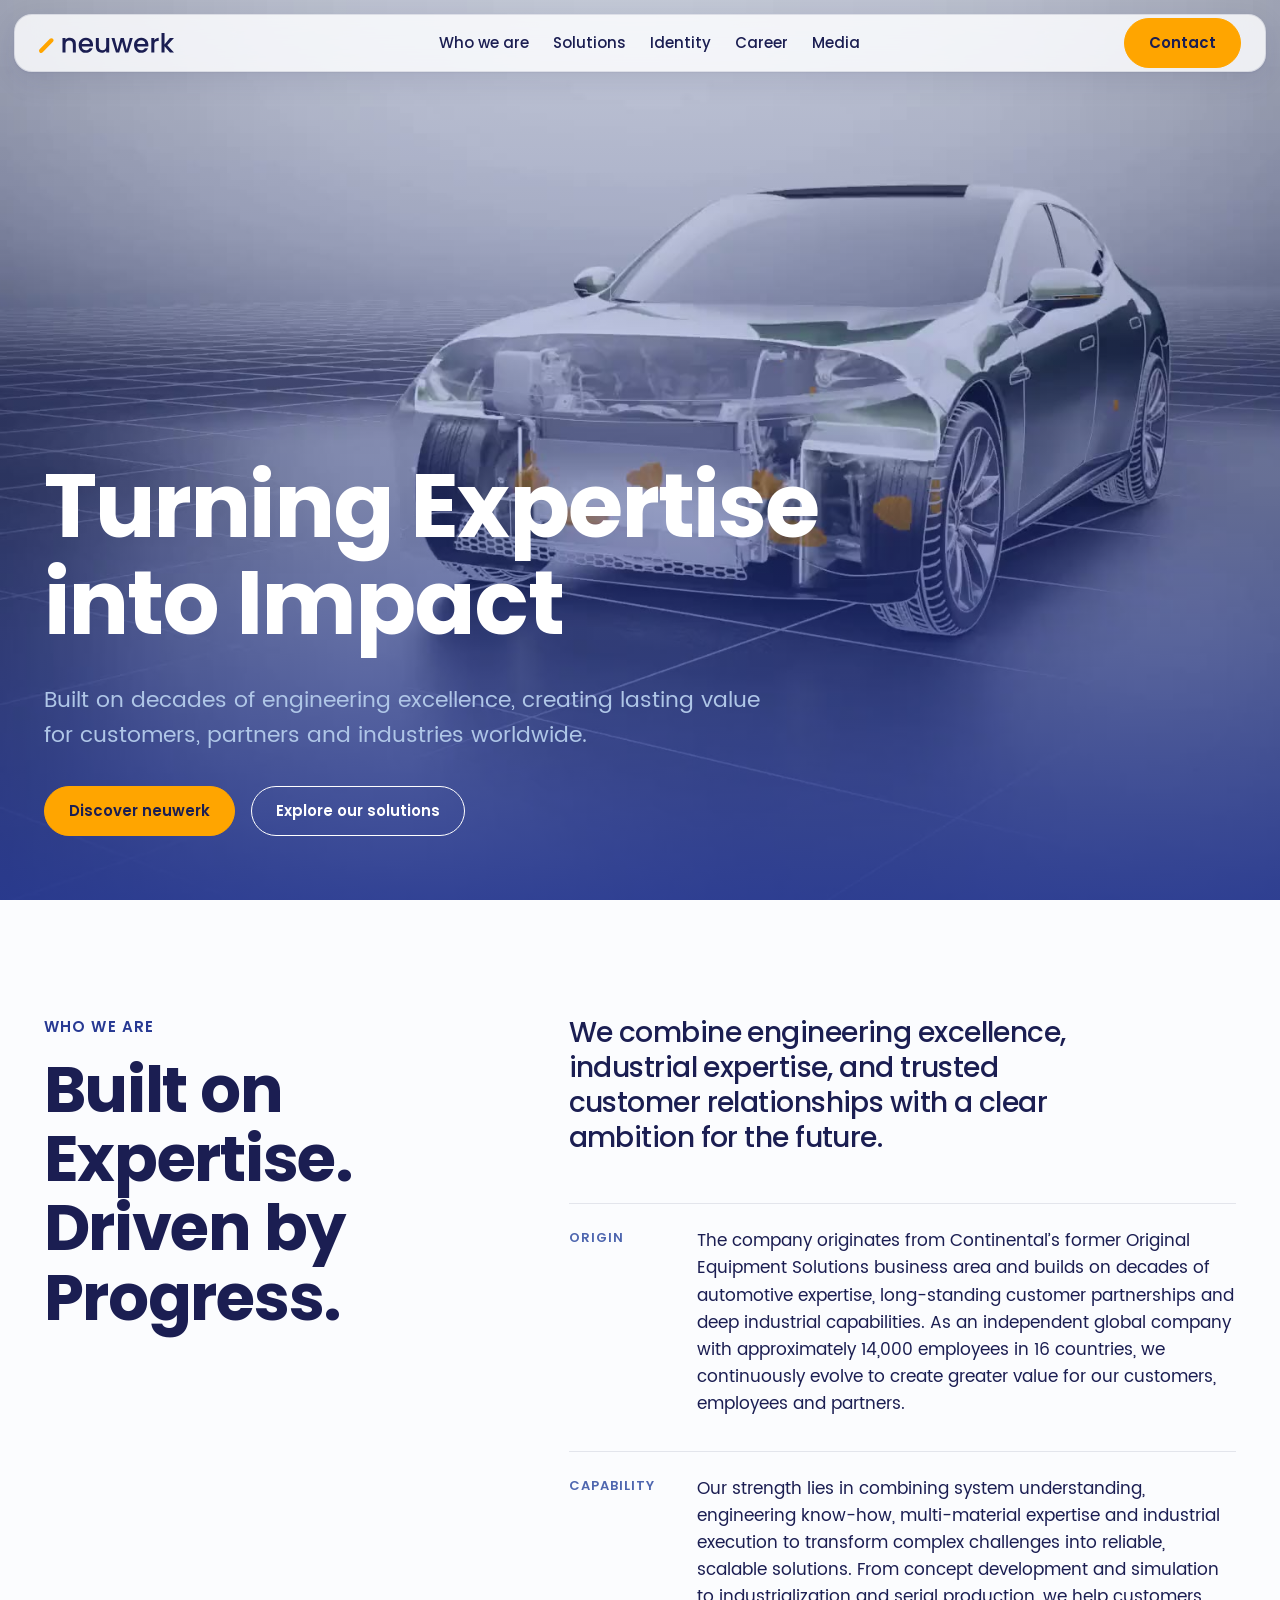
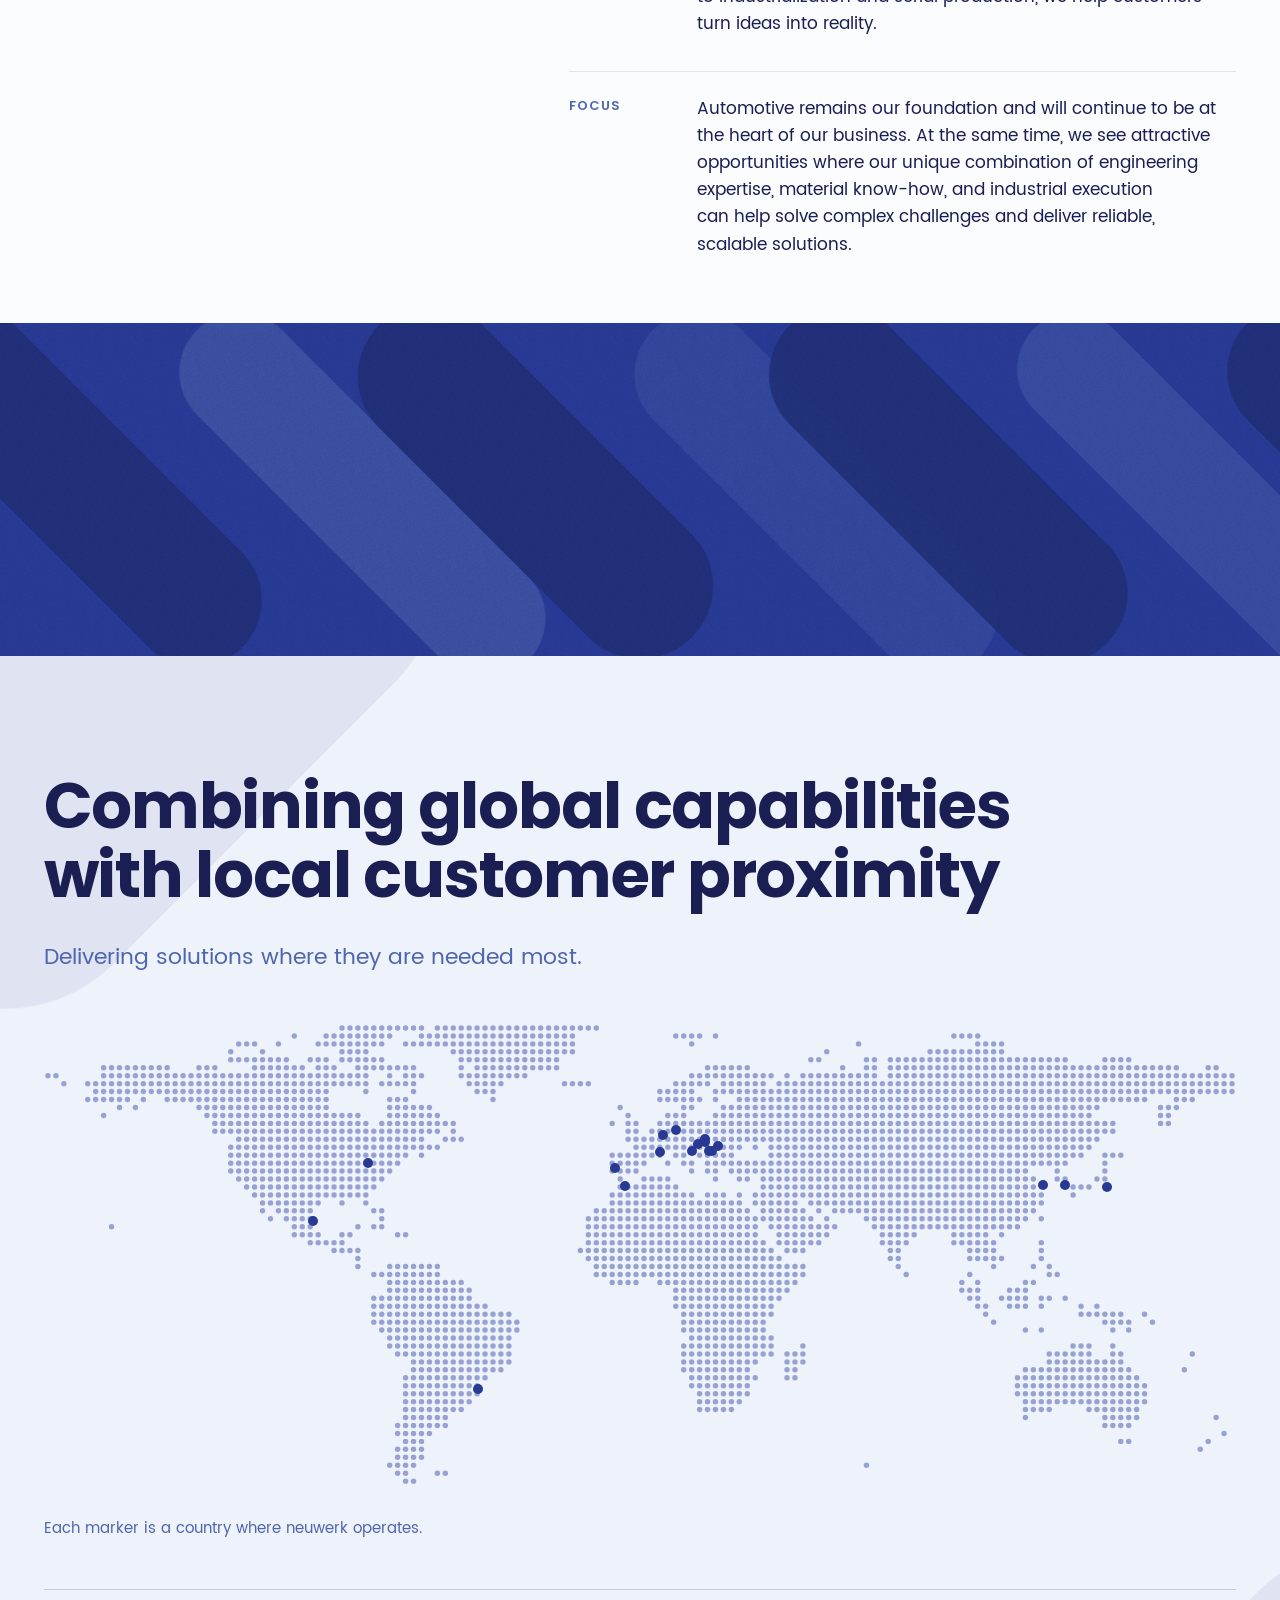
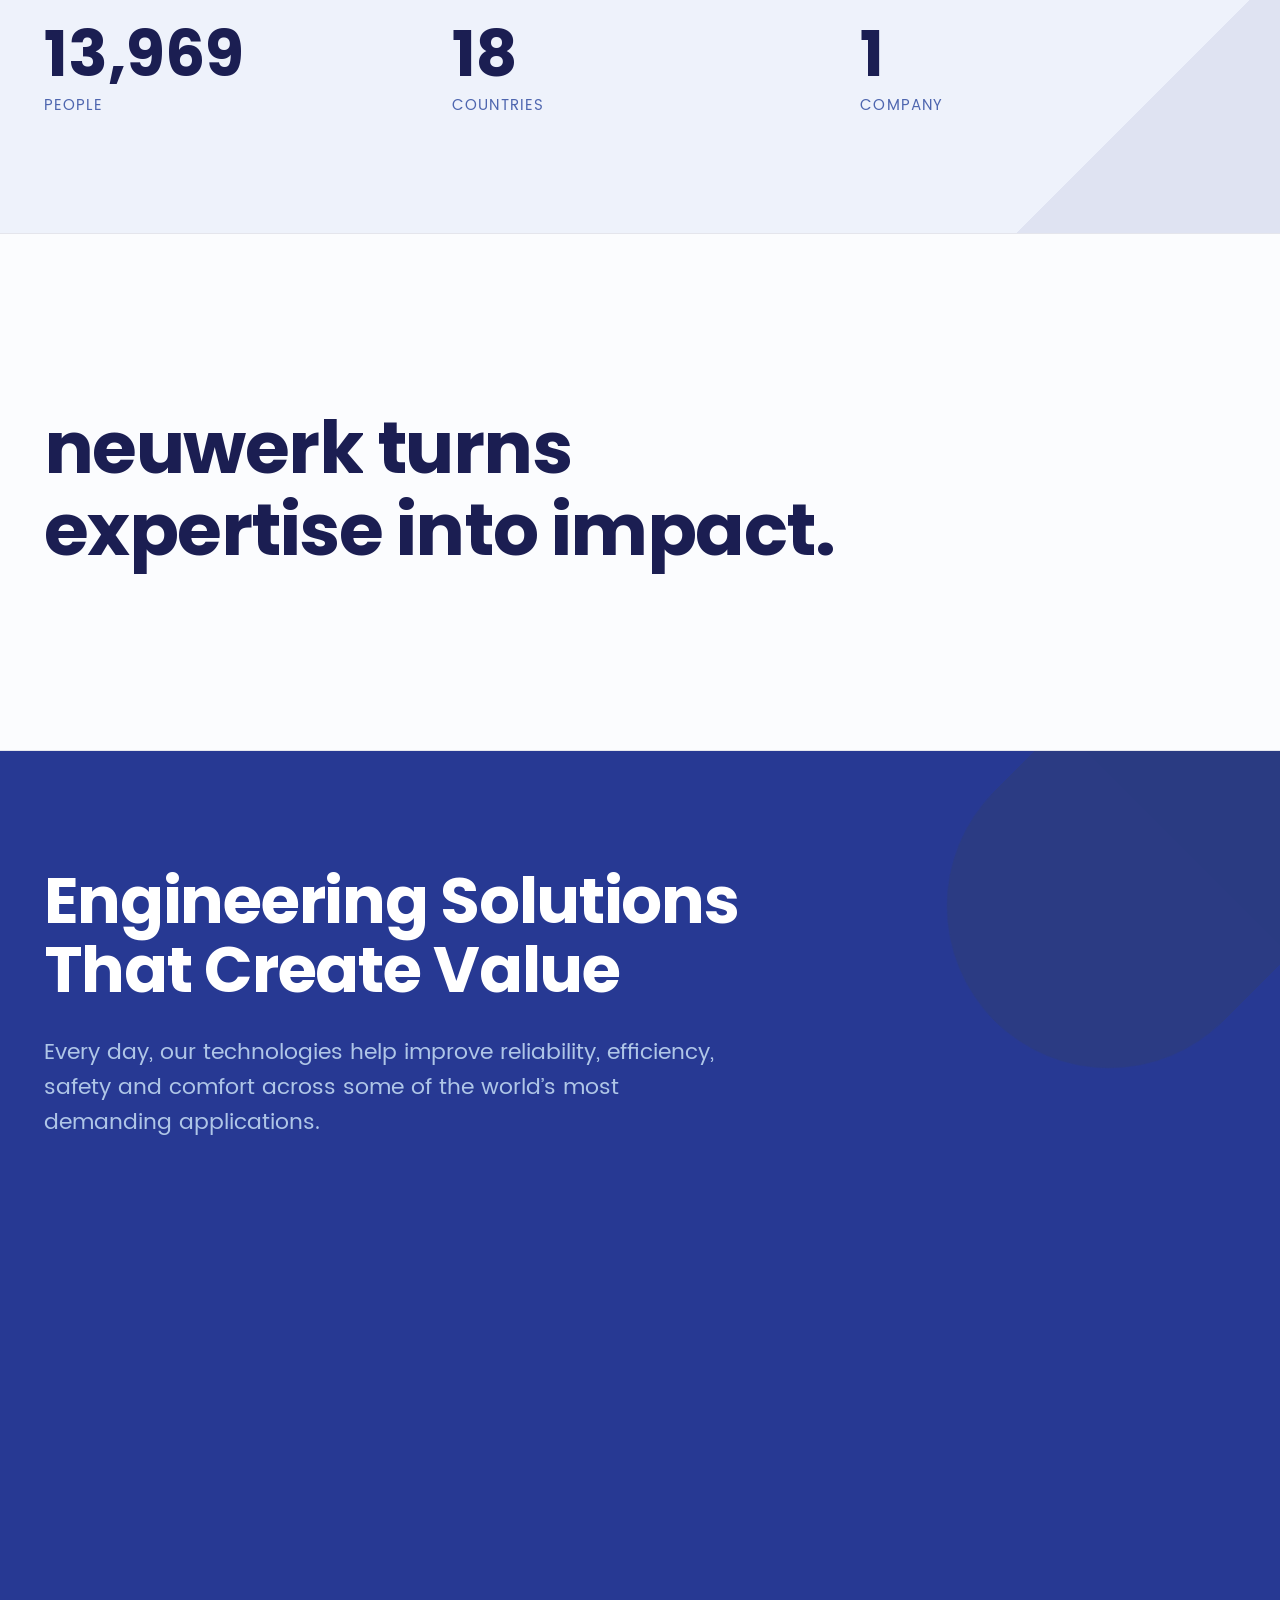
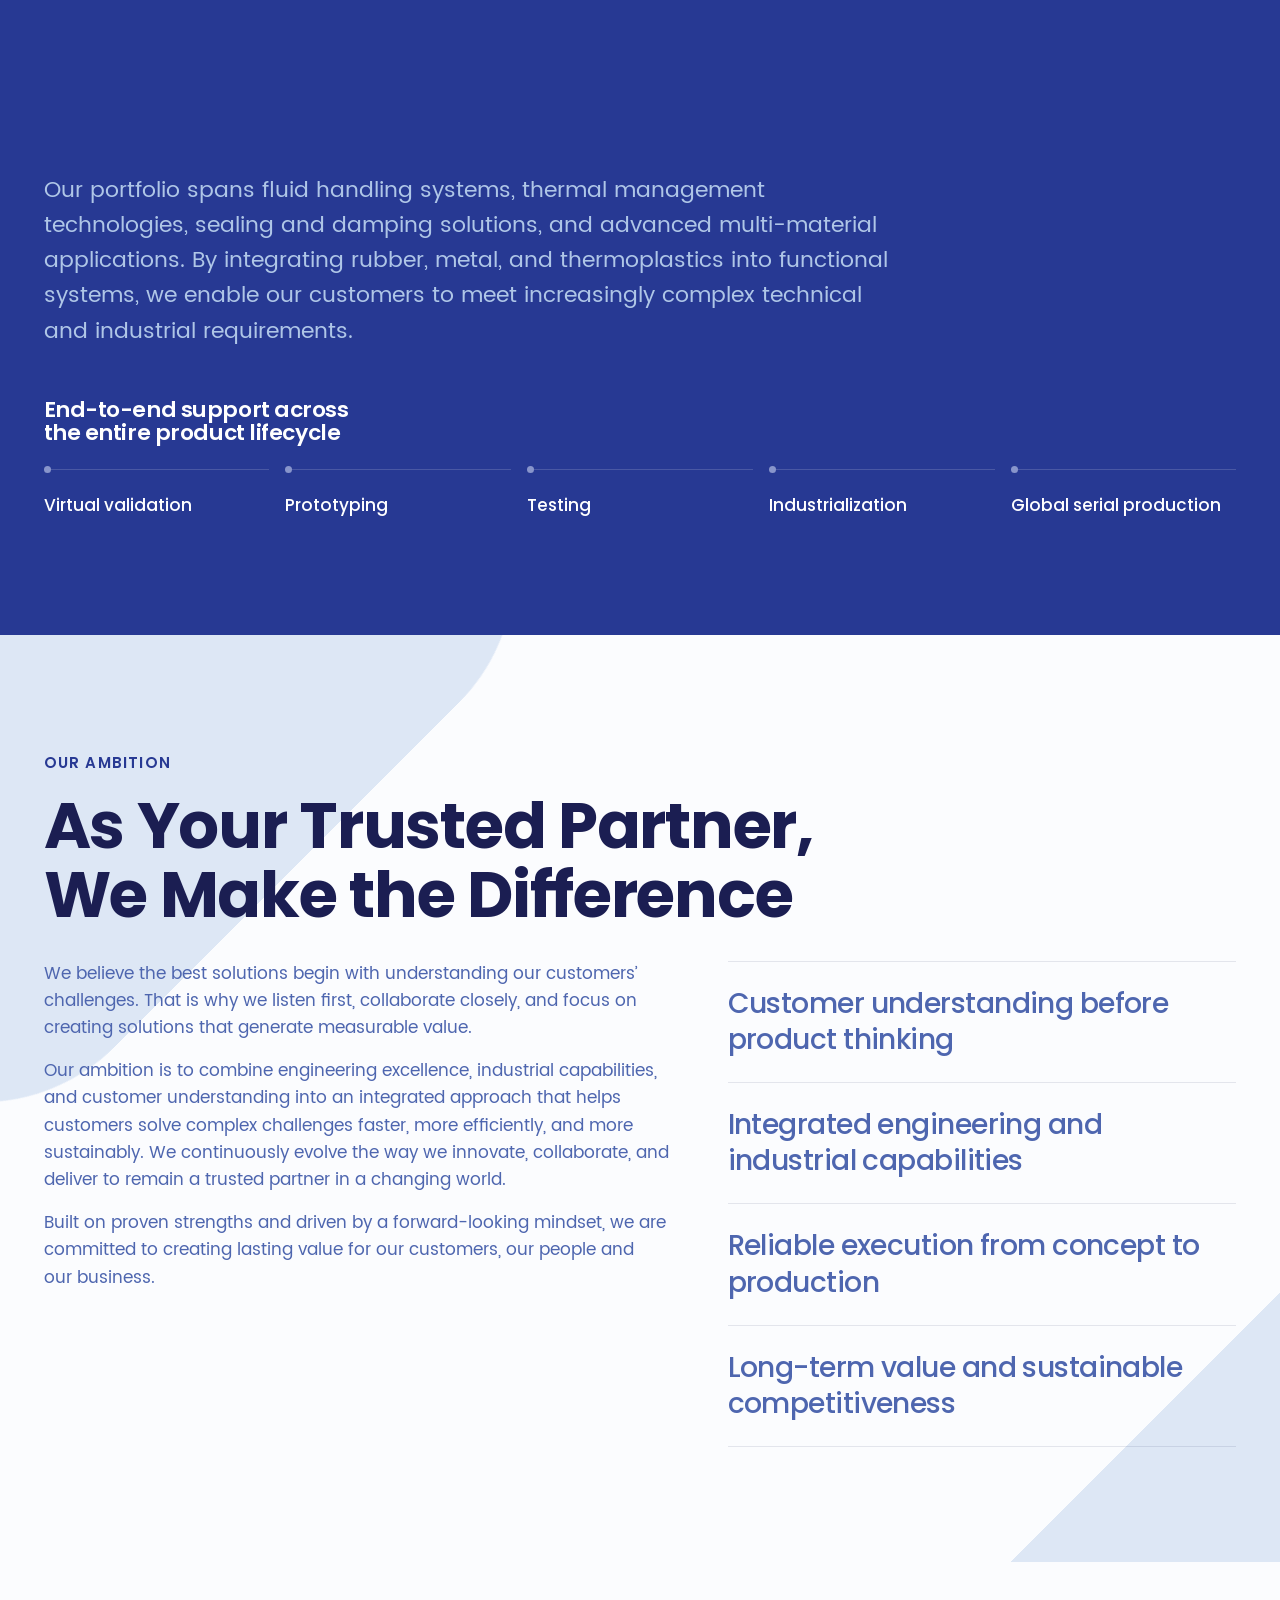
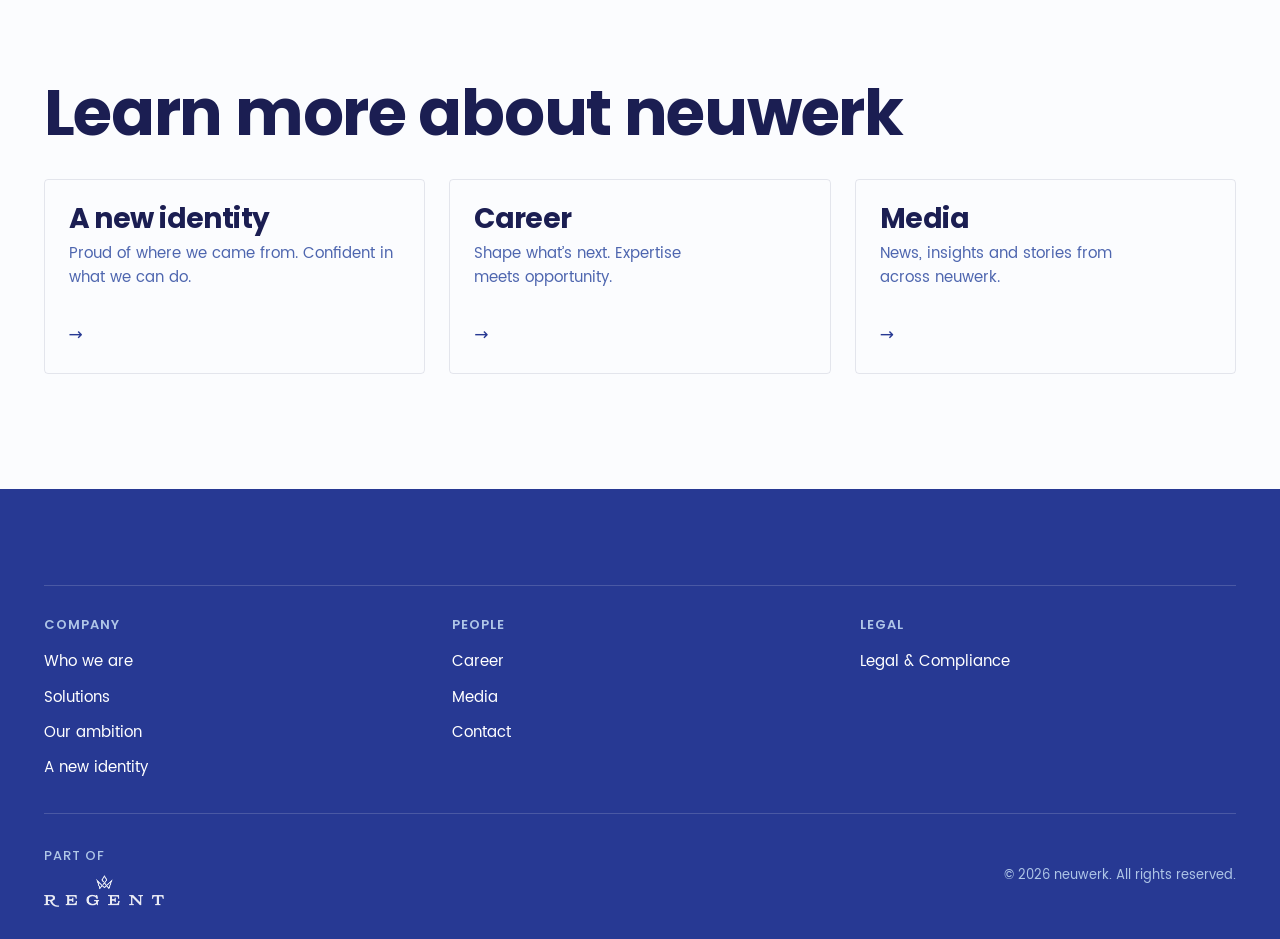
==== commit e60e9f80: "feat: R3 grafikus-feedback, valos telephely-adat, wireframe-PDF Grafikus-feedback, 13 pont: - brand-" ====
--- a/index.html
+++ b/index.html
@@ -47,7 +47,6 @@
         <a href="identity.html"><span>Identity</span></a>
         <a href="career.html"><span>Career</span></a>
         <a href="media.html"><span>Media</span></a>
-        <a href="responsibility.html"><span>Responsibility</span></a>
         <a href="contact.html"><span>Contact</span></a>
       </nav>
     </div>
@@ -135,20 +134,18 @@
     </div>
 
 
-    <div class="nw-brandband" aria-hidden="true">
-      <span class="nw-brandband__shape"></span>
-      <span class="nw-brandband__shape"></span>
-      <span class="nw-brandband__shape"></span>
-      <span class="nw-brandband__shape"></span>
-      <span class="nw-brandband__shape"></span>
-      <span class="nw-brandband__shape"></span>
-      <span class="nw-brandband__shape"></span>
-      <span class="nw-brandband__shape"></span>
-      <span class="nw-brandband__shape"></span>
-      <p class="nw-brandband__label">
-        <span class="nw-brandband__mark"></span>
-        Fluid handling, thermal management, sealing and damping, multi-material
-      </p>
+    <!-- Het nagy forma, gorgetesre csusznak (js/pattern.js irja a --shift-et).
+         A data-depth az egyetlen kulonbseg kozottuk: ezert nyilik szet es
+         zarodik ossze a sav lapozas kozben. Felirat nincs -- a szekcio cime
+         mar elmondta, amit a korabbi cimke ismetelt. -->
+    <div class="nw-brandband" data-pattern aria-hidden="true">
+      <span class="nw-brandband__shape" data-depth="0.30"></span>
+      <span class="nw-brandband__shape" data-depth="0.55"></span>
+      <span class="nw-brandband__shape" data-depth="0.38"></span>
+      <span class="nw-brandband__shape" data-depth="0.62"></span>
+      <span class="nw-brandband__shape" data-depth="0.34"></span>
+      <span class="nw-brandband__shape" data-depth="0.50"></span>
+      <span class="nw-brandband__shape" data-depth="0.42"></span>
     </div>
   </section>
 
@@ -167,20 +164,18 @@
       </p>
 
       <div class="nw-map" data-reveal data-reveal-delay="160">
-        <div class="nw-map__canvas" data-map data-placeholder>
+        <div class="nw-map__canvas" data-map>
           <img class="nw-map__base" src="assets/img/world.svg" alt="" aria-hidden="true"
                width="150" height="60">
         </div>
         <p class="nw-map__note">
-          <span class="nw-ph">Placeholder</span>
-          Location markers are indicative.
-          <!-- TODO(client): a 16 ország tényleges listája bekérendő -->
+          Each marker is a country where neuwerk operates.
         </p>
       </div>
 
       <dl class="nw-stats">
         <div><dt><span data-count="14000" data-count-sep=",">14,000</span></dt><dd>people</dd></div>
-        <div><dt><span data-count="16">16</span></dt><dd>countries</dd></div>
+        <div><dt><span data-count="18">18</span></dt><dd>countries</dd></div>
         <div><dt><span>1</span></dt><dd>company</dd></div>
       </dl>
     </div>
@@ -345,13 +340,16 @@
 
   <section class="nw-section nw-theme-light">
     <div class="nw-shell">
+      <!-- A harom kartya korabban cim nelkul lebegett a lap aljan: nem volt
+           semmi, ami megmondta volna, mire valo a blokk. -->
+      <h2 data-reveal>Learn more about neuwerk</h2>
       <ul class="nw-cards">
-        <li data-reveal><a href="identity.html">
+        <li data-reveal data-reveal-delay="80"><a href="identity.html">
           <h3>A new identity</h3>
           <p>Proud of where we came from. Confident in what we can do.</p>
           <span class="nw-cards__go" aria-hidden="true">&rarr;</span>
         </a></li>
-        <li data-reveal data-reveal-delay="80"><a href="career.html">
+        <li data-reveal data-reveal-delay="140"><a href="career.html">
           <h3>Career</h3>
           <p>Shape what&rsquo;s next. Expertise meets opportunity.</p>
           <span class="nw-cards__go" aria-hidden="true">&rarr;</span>
@@ -389,12 +387,6 @@
           <li><a href="contact.html">Contact</a></li>
         </ul>
       </nav>
-      <nav aria-label="Responsibility">
-        <h4>Responsibility</h4>
-        <ul>
-          <li><a href="responsibility.html">Acting responsibly</a></li>
-        </ul>
-      </nav>
       <nav aria-label="Legal">
         <h4>Legal</h4>
         <ul>
@@ -405,9 +397,8 @@
 
     <div class="nw-footer__base">
       <p class="nw-footer__owner">
-        <span>A</span>
-        <span class="nw-footer__regent"><img src="assets/brand/regent-white.png" alt="Regent" width="96" height="26"></span>
-        <span>company</span>
+        <span class="nw-footer__owner-label">Part of</span>
+        <img src="assets/brand/regent-white.png" alt="Regent" width="112" height="32">
       </p>
       <p class="nw-footer__copy">&copy; 2026 neuwerk. All rights reserved.</p>
     </div>
--- a/css/tokens.css
+++ b/css/tokens.css
@@ -92,10 +92,15 @@
   --nw-space-24: 12rem;
 
   /* Szekció-belmagasság, viewporttal skálázva */
-  /* 1440 px-en korabban 160 px volt oldalankent, tehat ket szekcio kozott
-     320 px ures sav. Most 88 px oldalankent (176 px kozottuk) -- ez meg
-     mindig premium levego, de nem szakitja szet az oldalt. */
-  --nw-section-y: clamp(2.75rem, 2rem + 4.5vw, 5.5rem);
+  /* Harmadik beallitas. 160 px oldalankent (320 px ket szekcio kozott) szet-
+     szakitotta az oldalt; a valaszul beallitott 88 px viszont mar tomornek
+     bizonyult -- a grafikusok visszajelzese szerint "nem eleg airy". A mostani
+     120 px oldalankent (240 px kozottuk) a ketto kozott van. */
+  --nw-section-y: clamp(3.5rem, 2.4rem + 6vw, 7.5rem);
+
+  /* A szekcion BELULI ritmus is ehhez tartozik: hiaba no a kulso terkoz, ha
+     a cim es a szovegtorzs osszetapad. Ezt a base.css hasznalja. */
+  --nw-flow: clamp(1.25rem, 1rem + 1.6vw, 2rem);
 
   /* --- Layout ----------------------------------------------- */
   --nw-max-width:    1440px;
--- a/css/base.css
+++ b/css/base.css
@@ -58,6 +58,25 @@
 
 p  { margin: 0 0 var(--nw-space-2); max-width: var(--nw-measure); text-wrap: pretty; }
 p:last-child { margin-bottom: 0; }
+
+/* A cimek margoja 0, tehat a cim ala kerulo szovegtorzsnek nincs sajat felso
+   terkoze. Nagy kepernyon ez meg elmegy, mobilon viszont -- ahol a cim 4-5
+   sorra torik -- a ketto osszetapad. Ezert a cim UTANI elso blokk kap egy
+   explicit felso terkozt. Sibling-szelektor, tehat csak ott hat, ahol tenyleg
+   egymas mellett allnak.
+
+   Csak h1/h2 utan hat: a h3 a kartyakban all, ahol a sajat 0,5rem-es
+   also margoja mar helyes, es a ketto osszeadodna.
+
+   A cimresz :is(), nem :where(): a :where() nulla specifikussagu, ezert a
+   fenti `p { margin: 0 0 ... }` legyozne. Az :is() a legspecifikusabb
+   argumentumat veszi fel (h1 -> 0,0,1), tehat holtverseny a p-szaballyal, es
+   a kesobbi -- vagyis ez -- nyer. A masodik fele viszont marad :where(),
+   hogy a komponens-szintu, osztalyalapu margok (pl. .nw-lifecycle__label)
+   tovabbra is felulirjak. */
+:is(h1, h2) + :where(p, .nw-lead, .nw-prose, .nw-stack__body, ul, ol, dl) {
+  margin-block-start: var(--nw-flow);
+}
 
 img, svg, video { display: block; max-width: 100%; height: auto; }
 
--- a/css/components.css
+++ b/css/components.css
@@ -22,6 +22,20 @@
   border-color: var(--nw-sun);
 }
 .nw-btn--sun:hover { background: var(--nw-white); color: var(--nw-navy); border-color: var(--nw-white); }
+
+/* Nagy valtozat: ahol a gomb a szekcio fo tartalma, nem melleklete. */
+.nw-btn--lg {
+  padding: 1rem 2rem;
+  font-size: var(--nw-text-base);
+}
+/* Kulso linket jelzo nyil. A gombban all, tehat currentColor -- a Sun-gomb
+   navy feliratan navy, hoverben ugyanugy valt. */
+.nw-btn__ext {
+  font-size: 1.1em;
+  line-height: 1;
+  transition: transform var(--nw-dur-fast) var(--nw-ease);
+}
+.nw-btn:hover .nw-btn__ext { transform: translate(2px, -2px); }
 
 /* --- Lebegő nav ------------------------------------------------
    Nem teljes szélességű sáv: önálló, lekerekített, lebegő konténer.
@@ -149,9 +163,24 @@
   .nw-header__big a { opacity: 1; transform: none; animation: none; }
 }
 
+/* A ket nezet ELTERO navigaciot visz, nem ugyanazt ket meretben.
+
+   Desktop: a fomenu latszik, tehat a hamburger mellette puszta duplikacio
+   lenne -- ket ut ugyanoda. Elrejtjuk; a panelben levo ket extra link
+   (Responsibility, Contact) kozul a Contact gombkent all a fejlecben, a
+   Responsibility pedig megszunt, tehat nem veszik el semmi.
+
+   Mobil: a hamburger viszi az EGESZ navigaciot, a Contact is benne van,
+   ezert a fejlecbol kikerul a Contact gomb -- igy a logo mellett nem
+   szorong ket kontroll. */
+@media (min-width: 901px) {
+  .nw-header__toggle { display: none; }
+}
+
 @media (max-width: 900px) {
   .nw-header__inline { display: none; }
   .nw-header__actions { margin-inline-start: auto; }
+  .nw-header__actions .nw-btn { display: none; }
 }
 
 /* --- Footer --------------------------------------------------- */
@@ -193,39 +222,31 @@
   justify-content: space-between; gap: var(--nw-space-2);
   padding-top: var(--nw-space-4);
 }
+/* A Regent-lockup FUGGOLEGES, nem egy sorba fuzott "A [logo] company".
+
+   Az egysoros valtozat azert esett szet, mert harom kulonbozo dolgot probalt
+   kozos alapvonalra huzni: ket kisbetus szotoredeket es egy verzalis
+   wordmarkot, ami folott ott ul a korona. A wordmark optikai kozepe nem esik
+   egybe a kep geometriai kozepevel, ezert barmilyen flex-igazitas mellett
+   vagy a szoveg, vagy a logo csuszott el -- es a korona miatt a sor
+   magassaga is ugralt.
+
+   A fuggoleges lockup ezt a problemat nem megoldja, hanem megszunteti:
+   nincs kozos alapvonal, amit el lehetne veteni. Ez egyben a szokasos
+   "endorsed by parent brand" elrendezes is. */
 .nw-footer__owner {
-  display: flex; align-items: center; gap: 0.5rem;
-  font-size: var(--nw-text-sm); color: var(--nw-fg-secondary); margin: 0;
-}
-/* A Regent logóban a wordmark fölött korona ül, ezért a kép geometriai
-   közepe NEM a wordmark közepe -- lemérve a wordmark a kép 62-93%-a
-   között van, optikai közepe 77,7%-nál. Középre igazítva a felirat
-   láthatóan lejjebb csúszna a szomszédos szövegnél, ezért optikai
-   korrekcióval emeljük meg. */
-/* A Regent logóban a wordmark fölött korona ül, ezért a kép geometriai
-   közepe NEM a wordmark közepe: lemérve a wordmark a kép 62-93%-a között
-   van, optikai közepe 77,7%-nál. Flexben középre igazítva a felirat
-   láthatóan lejjebb ülne a szomszédos szövegnél.
-
-   A megoldás NEM transform: az korábban egy negatív margóval együtt
-   szerepelt, és a kettő egymás ellen dolgozott. Helyette a kép a saját
-   dobozában van elhelyezve: a doboz csak a wordmark magasságát foglalja,
-   a korona pedig fölé lóg. Így a normál flex-középre igazítás pontos. */
-.nw-footer__owner picture,
-.nw-footer__owner .nw-footer__regent {
-  display: block;
-  block-size: 13px;              /* a wordmark tényleges magassága 34px-es képnél */
-  inline-size: 96px;
-  overflow: visible;
-  position: relative;
-}
-.nw-footer__owner img {
-  position: absolute;
-  inset-block-end: 0;            /* a wordmark alja a doboz aljához */
-  inset-inline-start: 0;
-  height: 34px; width: auto; opacity: 0.9;
-  margin-block-end: -2px;        /* a wordmark alatti apró üres sáv kompenzálása */
-}
+  display: flex; flex-direction: column; align-items: flex-start;
+  gap: 0.5rem; margin: 0;
+}
+.nw-footer__owner-label {
+  font-family: var(--nw-font-display);
+  font-size: var(--nw-text-xs);
+  font-weight: var(--nw-fw-medium);
+  letter-spacing: var(--nw-tracking-wide);
+  text-transform: uppercase;
+  color: var(--nw-fg-secondary);
+}
+.nw-footer__owner img { height: 32px; width: auto; opacity: 0.9; }
 .nw-footer__copy { font-size: var(--nw-text-xs); color: var(--nw-fg-secondary); margin: 0; }
 
 /* --- Placeholder badge ----------------------------------------
--- a/css/sections.css
+++ b/css/sections.css
@@ -156,7 +156,7 @@
 }
 
 /* --- Global footprint ------------------------------------------ */
-.nw-map { margin-block: var(--nw-space-6); }
+.nw-map { margin-block: var(--nw-space-6); position: relative; }
 .nw-map__canvas { position: relative; }
 /* A world.svg pont-rács, fix #8895cb kitöltéssel. Nem recolouroljuk --
    csak az áttetszőséget állítjuk, hogy a pulzáló pontok kiemelkedjenek. */
@@ -207,6 +207,8 @@
 .nw-map__tip {
   position: absolute;
   z-index: 3;
+  inset-inline-start: var(--tip-x, 0);
+  inset-block-start: var(--tip-y, 0);
   transform: translate(-50%, calc(-100% - 16px));
   padding: 0.35rem 0.7rem;
   background: var(--nw-ink);
@@ -215,18 +217,38 @@
   font-family: var(--nw-font-display);
   font-size: var(--nw-text-sm);
   font-weight: var(--nw-fw-semibold);
-  white-space: nowrap;
   pointer-events: none;
   opacity: 0;
   transition: opacity var(--nw-dur-fast) var(--nw-ease);
-}
+
+  /* Egyetlen sor: az orszag neve. A varosneveket az ugyfel keresere nem
+     mutatjuk, ezert a nowrap visszaall -- nincs mit tordelni. */
+  white-space: nowrap;
+}
+/* A szelso orszagoknal a kozepre igazitott tooltip kilogna a terkep
+   dobozabol, ezert ott a szelehez tapad. */
+.nw-map__tip[data-align="start"]  { transform: translate(-12%, calc(-100% - 16px)); }
+.nw-map__tip[data-align="end"]    { transform: translate(-88%, calc(-100% - 16px)); }
 .nw-map__tip[data-visible] { opacity: 1; }
-/* A placeholder-jelölés a tooltipen is rajta van, hogy egy képernyőképen
-   se lehessen valós adatnak nézni. */
-.is-wireframe .nw-map__tip[data-placeholder-label="placeholder"]::after {
-  content: " · placeholder";
-  font-weight: var(--nw-fw-regular);
-  color: var(--nw-grey-02);
+
+/* Keskeny kepernyon a terkep ~133 px magas: a pont fole rakott buborek a
+   szekcio cimebe lognA. Ott a buborek a terkep ALATT all, statikusan, es a
+   helye akkor is le van foglalva, ha nem latszik -- kulonben a megjegyzes
+   ugralna hover kozben. */
+@media (max-width: 48rem) {
+  .nw-map__tip {
+    position: static;
+    transform: none;
+    max-inline-size: none;
+    margin-block-start: var(--nw-space-2);
+    border-radius: var(--nw-r-sm);
+    /* A hely akkor is le van foglalva, ha a buborek ures: kulonben az elso
+       erintesnel az alatta levo tartalom megugrana. Egy sor + belso margo. */
+    min-block-size: 2.1rem;
+    align-content: center;
+  }
+  .nw-map__tip:not([data-visible]) { visibility: hidden; }
+  .nw-map__tip[data-align] { transform: none; }
 }
 .nw-map__note { font-size: var(--nw-text-sm); color: var(--nw-fg-secondary); margin-top: var(--nw-space-2); }
 
@@ -411,9 +433,15 @@
   transition: background var(--nw-dur-base) var(--nw-ease),
               transform var(--nw-dur-base) var(--nw-ease);
 }
-.nw-lifecycle__steps li:first-child::after,
-.nw-lifecycle__steps li:last-child::after { background: var(--nw-sun); }
-.nw-lifecycle__steps li:hover::after { transform: scale(1.5); background: var(--nw-sun); }
+/* Minden pont EGYFORMA alapallapotban. Korabban az elso es az utolso
+   allandoan Sun szinu volt, a tobbi csak hoveren -- ez ugy nezett ki, mintha
+   a ket szelso lepes ki lenne emelve, holott a folyamat ot lepese egyenrangu.
+   A Sun mostantol kizarolag interakcio jelzese. */
+.nw-lifecycle__steps li:hover::after,
+.nw-lifecycle__steps li:focus-within::after {
+  transform: scale(1.5);
+  background: var(--nw-sun);
+}
 .nw-lifecycle__steps span {
   font-family: var(--nw-font-display);
   font-size: var(--nw-text-base);
@@ -672,9 +700,8 @@
 }
 .nw-subhero--image > .nw-shell { position: relative; z-index: 2; }
 
-/* Pattern-hero: ugyanazok a formak, mint a fooldali brand-savban.
-   Csak a kontenert kell megadni -- a formak stilusat es animaciojat a
-   .nw-brandband__shape szabalyok viszik, a meretuket pedig a --nw-bh,
+/* Pattern-hero: a .nw-pill primitivbol epul. Csak a kontenert kell megadni --
+   a formak stilusat a .nw-pill szabalyok viszik, a meretuket pedig a --nw-bh,
    amit itt a hero magassagara allitunk. */
 .nw-subhero__shapes {
   --nw-bh: 60svh;
@@ -721,14 +748,75 @@
 .nw-jobgroup__list { margin-block-start: 0.25rem; }
 .nw-job__title { font-size: var(--nw-text-base); font-weight: var(--nw-fw-semibold); }
 
-/* --- Brand-sav a videó-screenshot helyett -------------------------
-   A screenshotokat a visszajelzés "nagyon rondanak" nevezte, a
-   benchmark-elemzes pedig a TI Fluid-elvet hozta ki gyoztesnek:
-   nincs termekfoto. Helyette a sav a sajat formanyelvbol epul.
-
-   Nem raszter: tiszta CSS, tehat elesen skalazodik, nulla byte, es
-   a szinei a tokenekbol jonnek, tehat egy token-valtas atszinezi.
-   A formak nagyok es kevesen vannak, ahogy a brandbook eloirja. */
+/* --- Pill-primitiv ------------------------------------------------
+   A 45 fokban dontott pasztilla a brand alapformaja. Ket helyen hasznaljuk:
+   a contact/legal hero hatterekent (.nw-subhero__shapes) es a brand-savban.
+   A geometria kozos, ezert sajat osztalyt kapott -- korabban a brand-sav
+   osztalya alatt lakott, es a sav atepitese magaval rantotta volna a
+   heroket is.
+
+   A meret a KONTENER magassagahoz kepest van megadva (--k), a hossz pedig
+   aranybol (--r). A ketto szorzata korlatos: a 45 fokban elforgatott, majd
+   1,12-re felskalazott forma fuggoleges kiterjedese (k * (r + 1)) * 0,707 *
+   1,12, aminek a konteneren belul kell maradnia -- kulonben kilognak a
+   lekerekitett vegek. Ezert minden formanal k * (r + 1) ~ 1,22. */
+.nw-pill {
+  position: absolute;
+  inset-block-start: 50%;
+  inline-size: calc(var(--nw-bh) * var(--k));
+  aspect-ratio: 1 / var(--r);
+  border-radius: var(--nw-radius-pill);
+  background: var(--nw-deeper);
+  /* A translateY a rotate ELOTT all, igy a szulo fuggoleges tengelye
+     menten kozepez -- a forgatas mar a kozepre huzott formara hat. */
+  transform: translateY(-50%) rotate(-45deg);
+  will-change: transform, opacity;
+}
+.nw-pill:nth-child(1) { --k: 0.42; --r: 1.90; inset-inline-start: -5%; }
+.nw-pill:nth-child(2) { --k: 0.34; --r: 2.55; inset-inline-start:  6%; }
+.nw-pill:nth-child(3) { --k: 0.46; --r: 1.65; inset-inline-start: 17%; }
+.nw-pill:nth-child(4) { --k: 0.30; --r: 3.05; inset-inline-start: 28%; }
+.nw-pill:nth-child(5) { --k: 0.40; --r: 2.05; inset-inline-start: 39%; }
+.nw-pill:nth-child(6) { --k: 0.36; --r: 2.35; inset-inline-start: 50%; }
+.nw-pill:nth-child(7) { --k: 0.44; --r: 1.75; inset-inline-start: 61%; }
+.nw-pill:nth-child(8) { --k: 0.32; --r: 2.80; inset-inline-start: 72%; }
+.nw-pill:nth-child(9) { --k: 0.38; --r: 2.20; inset-inline-start: 84%; }
+
+/* Vilagosabb tonusok a melyseghez. */
+.nw-pill:nth-child(2),
+.nw-pill:nth-child(6) { background: color-mix(in oklab, var(--nw-blue-2) 62%, var(--nw-deep)); }
+.nw-pill:nth-child(4),
+.nw-pill:nth-child(8) { background: color-mix(in oklab, var(--nw-blue-2) 45%, var(--nw-deep)); }
+
+/* Keskeny kepernyon kilenc forma osszemosodna: harom kimarad. */
+@media (max-width: 40rem) {
+  .nw-pill:nth-child(3),
+  .nw-pill:nth-child(6),
+  .nw-pill:nth-child(9) { display: none; }
+}
+
+/* --- Brand-sav ----------------------------------------------------
+   Masodik nekifutas. Az elso valtozat kilenc pasztillaja MAGATOL mozgott:
+   mindegyik sajat idozitessel uszott, nott-zsugorodott es halvanyodott.
+   A visszajelzes szerint ez "gagyi" lett -- es jogosan: kilenc egymastol
+   fuggetlenul pulzalo elem screensaver-hatast ad, nem markajelet. A
+   kiserohoz generalt felirat is felesleges volt, a szekcio cime mar
+   elmondta ugyanazt.
+
+   Az uj valtozat harom nagy formaja NEM mozog magatol. Kizarolag a
+   gorgetesre reagal: mindharom mas sebesseggel csuszik vizszintesen, igy a
+   sav a lapozas kozben nyilik szet es zarodik ossze. Ket kovetkezmenye van,
+   ami mindketto szandekos:
+     - allo lapon a sav teljesen mozdulatlan, tehat nem vonja el a figyelmet
+     - a mozgas a felhasznalo sajat mozdulatabol szarmazik, nem autoplaybol
+
+   A csusztatas SZULOI tengely menten tortenik (a translate a rotate UTAN,
+   de a translateY(-50%) elott all), tehat vizszintes. Ha a sajat
+   hossztengelye menten csusztatnank, a formak fuggolegesen is elmozdulnanak
+   es kiesnenek a savbol.
+
+   A --shift erteket a js/pattern.js irja, ami prefers-reduced-motion
+   eseten el sem indul: ilyenkor a --shift vegig 0, a sav statikus. */
 .nw-brandband {
   position: relative;
   margin-block-start: var(--nw-space-8);
@@ -744,66 +832,103 @@
   overflow: clip;
   isolation: isolate;
 }
-/* A formak merete a sav magassagahoz kepest van megadva (--k), a
-   hosszuk pedig aranybol (--r). A ketto szorzata korlatos: a 45 fokban
-   elforgatott, majd 1,12-re felskalazott forma fuggoleges kiterjedese
-   (k * (r + 1)) * 0,707 * 1,12, aminek a sav magassaga alatt kell
-   maradnia -- kulonben megint kilognak a lekerekitett vegek. Ezert
-   minden formanal k * (r + 1) ~ 1,22.
-
-   Kilenc forma, 11 szazalekonkent: a vizszintes helyfoglalasuk ennel
-   nagyobb, tehat atfedik egymast. Ot forma 20 szazalekonkent tul ritka
-   volt, kulon-kulon uszo pasztillaknak latszottak, nem savnak. */
 .nw-brandband__shape {
   position: absolute;
   inset-block-start: 50%;
   inline-size: calc(var(--nw-bh) * var(--k));
   aspect-ratio: 1 / var(--r);
   border-radius: var(--nw-radius-pill);
-  background: var(--nw-deeper);
-  /* A translateY a rotate ELOTT all, igy a szulo fuggoleges tengelye
-     menten kozepez -- a forgatas mar a kozepre huzott formara hat. */
-  transform: translateY(-50%) rotate(-45deg);
-  will-change: transform, opacity;
-}
-.nw-brandband__shape:nth-child(1) { --k: 0.42; --r: 1.90; inset-inline-start: -5%; }
-.nw-brandband__shape:nth-child(2) { --k: 0.34; --r: 2.55; inset-inline-start:  6%; }
-.nw-brandband__shape:nth-child(3) { --k: 0.46; --r: 1.65; inset-inline-start: 17%; }
-.nw-brandband__shape:nth-child(4) { --k: 0.30; --r: 3.05; inset-inline-start: 28%; }
-.nw-brandband__shape:nth-child(5) { --k: 0.40; --r: 2.05; inset-inline-start: 39%; }
-.nw-brandband__shape:nth-child(6) { --k: 0.36; --r: 2.35; inset-inline-start: 50%; }
-.nw-brandband__shape:nth-child(7) { --k: 0.44; --r: 1.75; inset-inline-start: 61%; }
-.nw-brandband__shape:nth-child(8) { --k: 0.32; --r: 2.80; inset-inline-start: 72%; }
-.nw-brandband__shape:nth-child(9) { --k: 0.38; --r: 2.20; inset-inline-start: 84%; }
-
-/* Vilagosabb tonusok a melyseghez. */
-.nw-brandband__shape:nth-child(2),
-.nw-brandband__shape:nth-child(6) { background: color-mix(in oklab, var(--nw-blue-2) 62%, var(--nw-deep)); }
-.nw-brandband__shape:nth-child(4),
-.nw-brandband__shape:nth-child(8) { background: color-mix(in oklab, var(--nw-blue-2) 45%, var(--nw-deep)); }
-
-/* Keskeny kepernyon kilenc forma osszemosodna: harom kimarad. */
-@media (max-width: 40rem) {
-  .nw-brandband__shape:nth-child(3),
-  .nw-brandband__shape:nth-child(6),
-  .nw-brandband__shape:nth-child(9) { display: none; }
-}
-
-.nw-brandband__label {
-  position: absolute; inset-block-end: 0; inset-inline: 0;
-  max-inline-size: var(--nw-max-width);
-  margin-inline: auto;
-  padding: var(--nw-space-3) var(--nw-gutter);
-  display: flex; align-items: center; gap: 0.75rem;
-  font-family: var(--nw-font-display);
-  font-size: var(--nw-text-sm);
-  font-weight: var(--nw-fw-medium);
-  color: var(--nw-blue-4);
-}
-.nw-brandband__mark {
-  flex: none; inline-size: 22px; block-size: 3px;
-  background: var(--nw-sun); border-radius: var(--nw-radius-pill);
-  transform: rotate(-24deg);
+
+  /* A formak ATTETSZOEK, nem tomorek.
+
+     Ez a legnagyobb kulonbseg a korabbi valtozathoz kepest. Tomor foltokkal
+     az atfedes ott is csak annyit jelent, hogy az egyik takarja a masikat --
+     harom elore kiosztott tonus, es a szem azonnal latja, hogy generalt.
+     Attetszoen viszont minden keresztezes SAJAT tonust hoz letre: a hat
+     formabol tizenegy-tizenket arnyalat all elo magatol, ugy, ahogy a
+     nyomtatott markaanyagok retegzett fedvenyei. A tonusok igy nem
+     kiosztottak, hanem szarmaztatottak.
+
+     A --tone valtozo miatt az alfa egy helyen van megadva, nem hatszor. */
+  --tone: var(--nw-deeper);
+  background: color-mix(in oklab, var(--tone) 82%, transparent);
+
+  /* A --dy fuggoleges szorast ad: enelkul mind a hat forma pontosan a sav
+     kozepvonalan ul, ami vonalzoval huzottnak latszik. */
+  transform: translate3d(var(--shift, 0px), var(--dy, 0px), 0)
+             translateY(-50%) rotate(-45deg);
+  will-change: transform;
+}
+/* Hat forma, nem kilenc -- de mindegyik NYULANKABB es nagyobb.
+
+   Ket meretezesi korlat feszul egymasnak:
+
+   1. A forma legyen felismerhetoen a marka pasztillaja, tehat hosszu
+      (r ~ 2,3-3,3). Kerek forma nem az.
+   2. A sav legyen OSSZEFUGGO, ne kulon uszo pasztillak. Ehhez a formak
+      vizszintes kiterjedesenek nagyobbnak kell lennie, mint a kozottuk levo
+      tavolsag. A kiterjedes ~ a sav magassaga (a lenti 1,03-as szorzo), a
+      tavolsag viszont a viewport szazaleka -- tehat a legszelesebb kepernyo
+      a szuk keresztmetszet. 1920 px-en 17% = 326 px, a kiterjedes 350 px:
+      eppen atfednek. Ennel ritkabban mar szetesne a sav.
+
+   A k * (r + 1) szorzat itt ~1,46, tehat a fuggoleges kiterjedes a sav
+   magassaganak 1,03-szorosa: a formak vegei EPPEN kilognak, es a sav
+   levagja oket. Ez szandekos -- a brandbook nagy leptekben, vagva keri a
+   patternt, es igy nem latszik, hogy kulonallo elemekbol all. */
+/* HET forma, es a sorozat MINDKET szelen tulfut a savon.
+
+   Ket dolog hagyott ureseket az elozo valtozatban:
+
+   1. A sorozat a bal oldalon tulfutott (-6%), a jobb oldalon viszont a
+      78,5%-os utolso formanal veget ert -- a jobb szelen maradt egy ures
+      navy sav. Ezert jott a hetedik, 94,5%-on: az mar a savon kivulre log,
+      es a jobb elet is levagja.
+   2. A -45 fokos atlok a JOBB FELSO es a BAL ALSO sarkot elvi okbol nem
+      erik el, ha a formak eppen csak a sav magassagaig ernek. Ezert a
+      k * (r + 1) szorzat 1,46-rol 1,77-re nott: a formak fuggoleges
+      kiterjedese most a sav magassaganak 1,25-szorose, tehat a vegeik
+      rendesen kilognak fent es lent, es kozben a sarkokat is befedik.
+      Egyben nyulankabbak is lettek, ami kozelebb all a logo aranyaihoz.
+
+   A vizszintes osztas SZANDEKOSAN nem egyenletes: pontosan 17 szazalekonkent
+   a sav metronomnak latszott. A legnagyobb hezag 17% -- 1920 px-en 326 px,
+   a formak vizszintes kiterjedese ~425 px, tehat boven fedik egymast. */
+.nw-brandband__shape:nth-child(1) { --k: 0.40; --r: 3.42; --dy: -0.6%;
+  inset-inline-start: -6%; }
+.nw-brandband__shape:nth-child(2) { --k: 0.36; --r: 3.91; --dy: 1.4%;
+  --tone: color-mix(in oklab, var(--nw-blue-2) 58%, var(--nw-deep));
+  inset-inline-start: 10.5%; }
+.nw-brandband__shape:nth-child(3) { --k: 0.44; --r: 3.02; --dy: -1.8%;
+  inset-inline-start: 27%; }
+.nw-brandband__shape:nth-child(4) { --k: 0.38; --r: 3.65; --dy: 0.9%;
+  --tone: color-mix(in oklab, var(--nw-blue-2) 34%, var(--nw-deep));
+  inset-inline-start: 44%; }
+.nw-brandband__shape:nth-child(5) { --k: 0.42; --r: 3.21; --dy: -1.1%;
+  inset-inline-start: 60.5%; }
+.nw-brandband__shape:nth-child(6) { --k: 0.34; --r: 4.20; --dy: 1.7%;
+  --tone: color-mix(in oklab, var(--nw-blue-2) 48%, var(--nw-deep));
+  inset-inline-start: 77.5%; }
+.nw-brandband__shape:nth-child(7) { --k: 0.41; --r: 3.31; --dy: -1.4%;
+  inset-inline-start: 94.5%; }
+
+/* Szemcse a sav folott. A .nw-brandband-en mar van isolation: isolate,
+   ezert az overlay blend CSAK a savon belul hat -- nem szivarog at a
+   szomszedos szekciokra.
+
+   Az opacity szandekosan nagyon alacsony: 0,06-nal a szemcse nem "textura",
+   csak annyi, hogy a sik szinfoltoknak legyen anyaguk, es a nagy egyszinu
+   feluleteken ne savosodjon a szin. Ha latszik, hogy szemcse van rajta,
+   akkor mar tul sok. */
+.nw-brandband::after {
+  content: "";
+  position: absolute;
+  inset: 0;
+  background-image: url("../assets/img/grain.png");
+  background-size: 96px 96px;
+  mix-blend-mode: overlay;
+  opacity: 0.06;
+  pointer-events: none;
 }
 
 /* --- Statement-blokk (Aptiv-minta) --------------------------------
@@ -878,34 +1003,34 @@
   .nw-statement__line .nw-kw > span { transform: none; transition: none; }
 }
 
-/* --- Lebego brand-sav ---------------------------------------------
-   A formak lassan usznak. Nem particle-rendszer: harom nagy alakzat,
-   ahogy a brandbook eloirja, csak epp nem allnak. */
-/* Gyors, pulzalo lebeges. A 13-19 mp meg mindig alig latszott, ezert
-   5,5-9 mp, es a formak nem csak csusznak: NONEK-ZSUGORODNAK es
-   halvanyodnak is. A csuszas a sajat hossztengelyuk menten tortenik
-   (a translate a rotate UTAN all), ezert a mozgas a logo ferde
-   vonasat koveti, nem keresztbe vag rajta. */
+/* --- Lebego pill-formak a heroban ---------------------------------
+   A contact es a legal-compliance hero hatteren a formak tovabbra is
+   magatol usznak: ott nincs mogottuk gorgetheto szekcio, amihez kotni
+   lehetne oket, es a hero tetejen a lassu mozgas a videos herok
+   megfeleloje. A brand-sav ezt mar NEM hasznalja. */
 @media (prefers-reduced-motion: no-preference) {
-  .nw-brandband__shape { animation: nw-drift 6s ease-in-out infinite alternate; }
-  .nw-brandband__shape:nth-child(2) { animation-duration: 4.6s; animation-delay: -1.4s; }
-  .nw-brandband__shape:nth-child(3) { animation-duration: 7.1s; animation-delay: -2.9s; }
-  .nw-brandband__shape:nth-child(4) { animation-duration: 5.3s; animation-delay: -0.7s; }
-  .nw-brandband__shape:nth-child(5) { animation-duration: 6.6s; animation-delay: -3.8s; }
-  .nw-brandband__shape:nth-child(6) { animation-duration: 4.9s; animation-delay: -2.1s; }
-  .nw-brandband__shape:nth-child(7) { animation-duration: 7.4s; animation-delay: -5.2s; }
-  .nw-brandband__shape:nth-child(8) { animation-duration: 5.7s; animation-delay: -1.9s; }
-  .nw-brandband__shape:nth-child(9) { animation-duration: 6.3s; animation-delay: -4.4s; }
-}
-@keyframes nw-drift {
-  from { transform: translateY(-50%) rotate(-45deg) translate3d(-11%, 0, 0) scale(0.9); opacity: 0.55; }
-  to   { transform: translateY(-50%) rotate(-45deg) translate3d(9%, 0, 0)   scale(1.12); opacity: 1; }
+  .nw-subhero__shapes .nw-pill { animation: nw-drift 6s ease-in-out infinite alternate; }
+  .nw-subhero__shapes .nw-pill:nth-child(2) { animation-duration: 4.6s; animation-delay: -1.4s; }
+  .nw-subhero__shapes .nw-pill:nth-child(3) { animation-duration: 7.1s; animation-delay: -2.9s; }
+  .nw-subhero__shapes .nw-pill:nth-child(4) { animation-duration: 5.3s; animation-delay: -0.7s; }
+  .nw-subhero__shapes .nw-pill:nth-child(5) { animation-duration: 6.6s; animation-delay: -3.8s; }
+  .nw-subhero__shapes .nw-pill:nth-child(6) { animation-duration: 4.9s; animation-delay: -2.1s; }
+  .nw-subhero__shapes .nw-pill:nth-child(7) { animation-duration: 7.4s; animation-delay: -5.2s; }
+  .nw-subhero__shapes .nw-pill:nth-child(8) { animation-duration: 5.7s; animation-delay: -1.9s; }
+  .nw-subhero__shapes .nw-pill:nth-child(9) { animation-duration: 6.3s; animation-delay: -4.4s; }
 }
 @keyframes nw-drift {
   from { transform: translateY(-50%) rotate(-45deg) translate3d(-9%, 0, 0) scale(0.88); opacity: 0.5; }
   to   { transform: translateY(-50%) rotate(-45deg) translate3d(7%, 0, 0)  scale(1.12); opacity: 1; }
 }
 
+
+/* --- Atvezeto CTA-szekcio ------------------------------------------
+   Egy allitas es egy gomb, sotet felulettel elvalasztva. Ott hasznaljuk,
+   ahol a felhasznalo utja NEM ezen az oldalon folytatodik (Career ->
+   Regent karrierportal). */
+.nw-cta .nw-lead { max-inline-size: 56ch; }
+.nw-cta__action { margin-block-start: var(--nw-space-4); max-inline-size: none; }
 
 /* --- Kategoria-index (Legal & Compliance) --------------------------
    Harom ugroling a lap tetejen. Nem sticky oldalsav: harom elemnel az
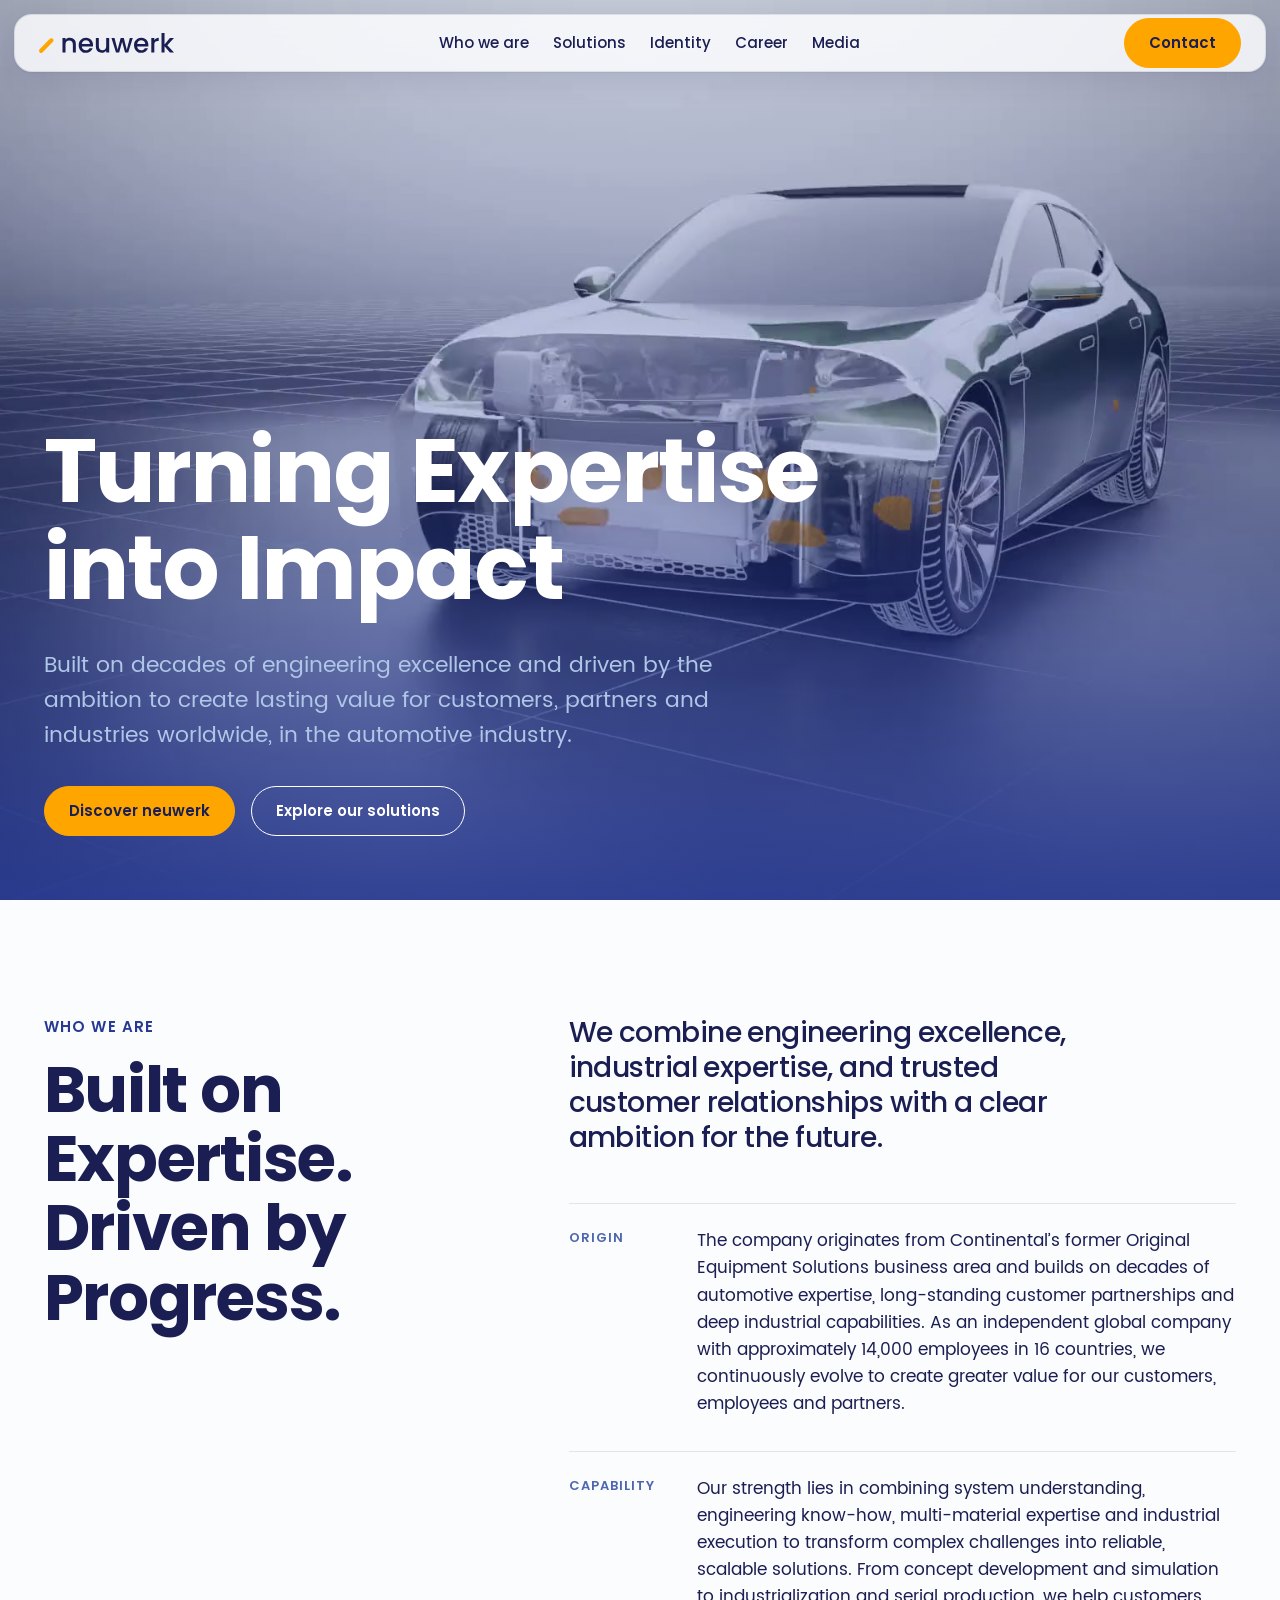
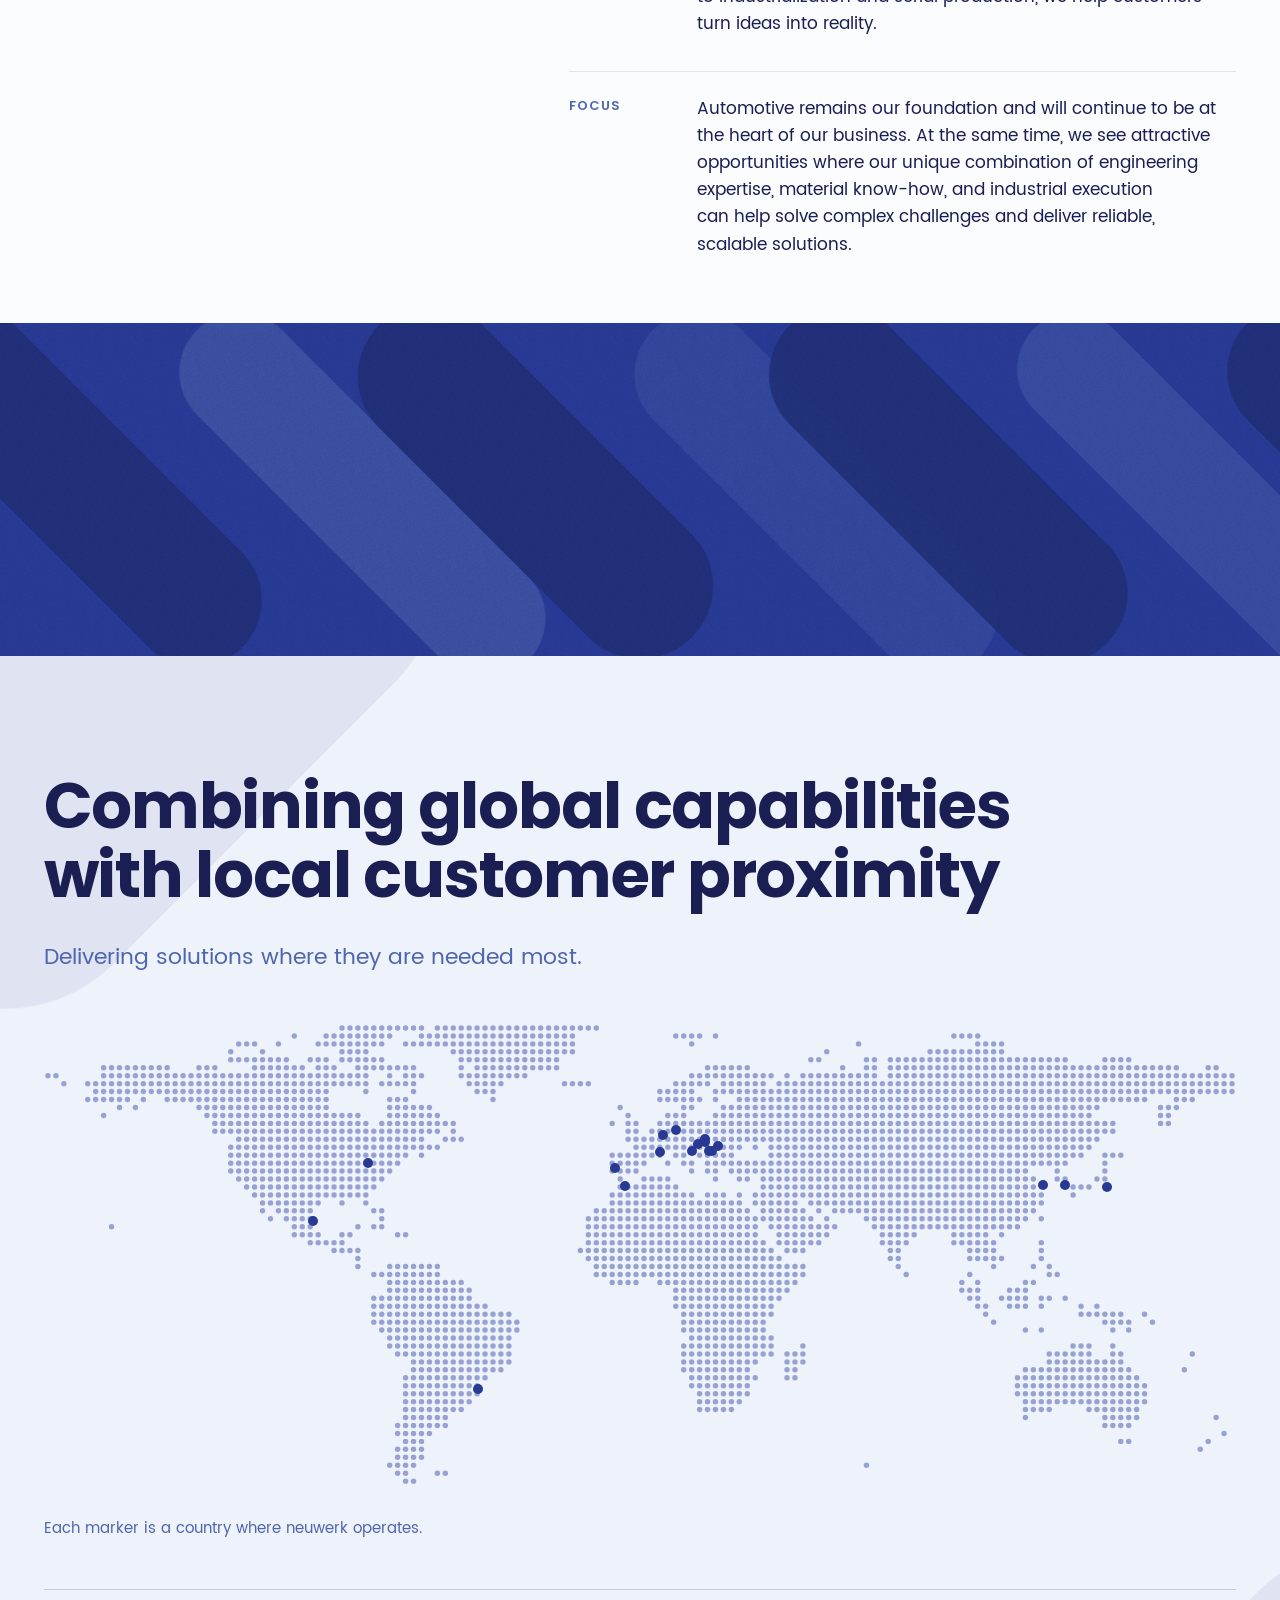
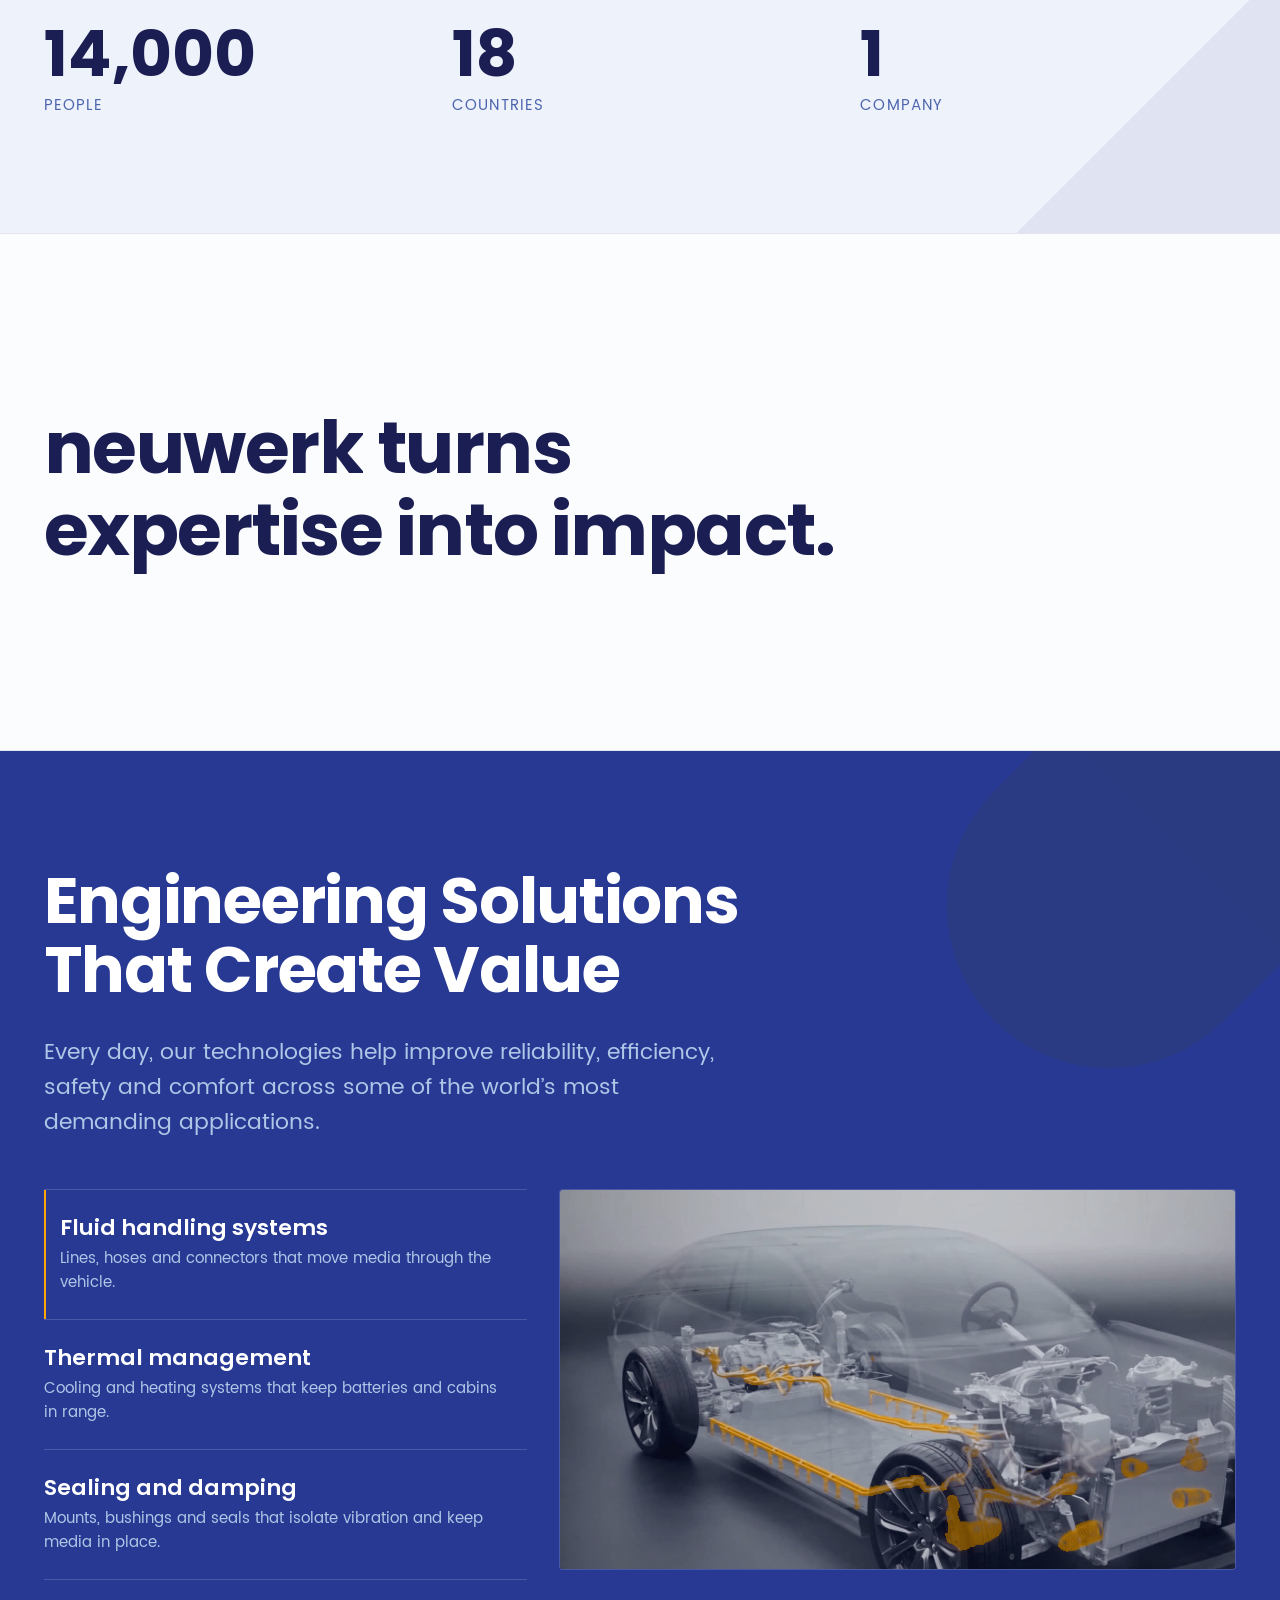
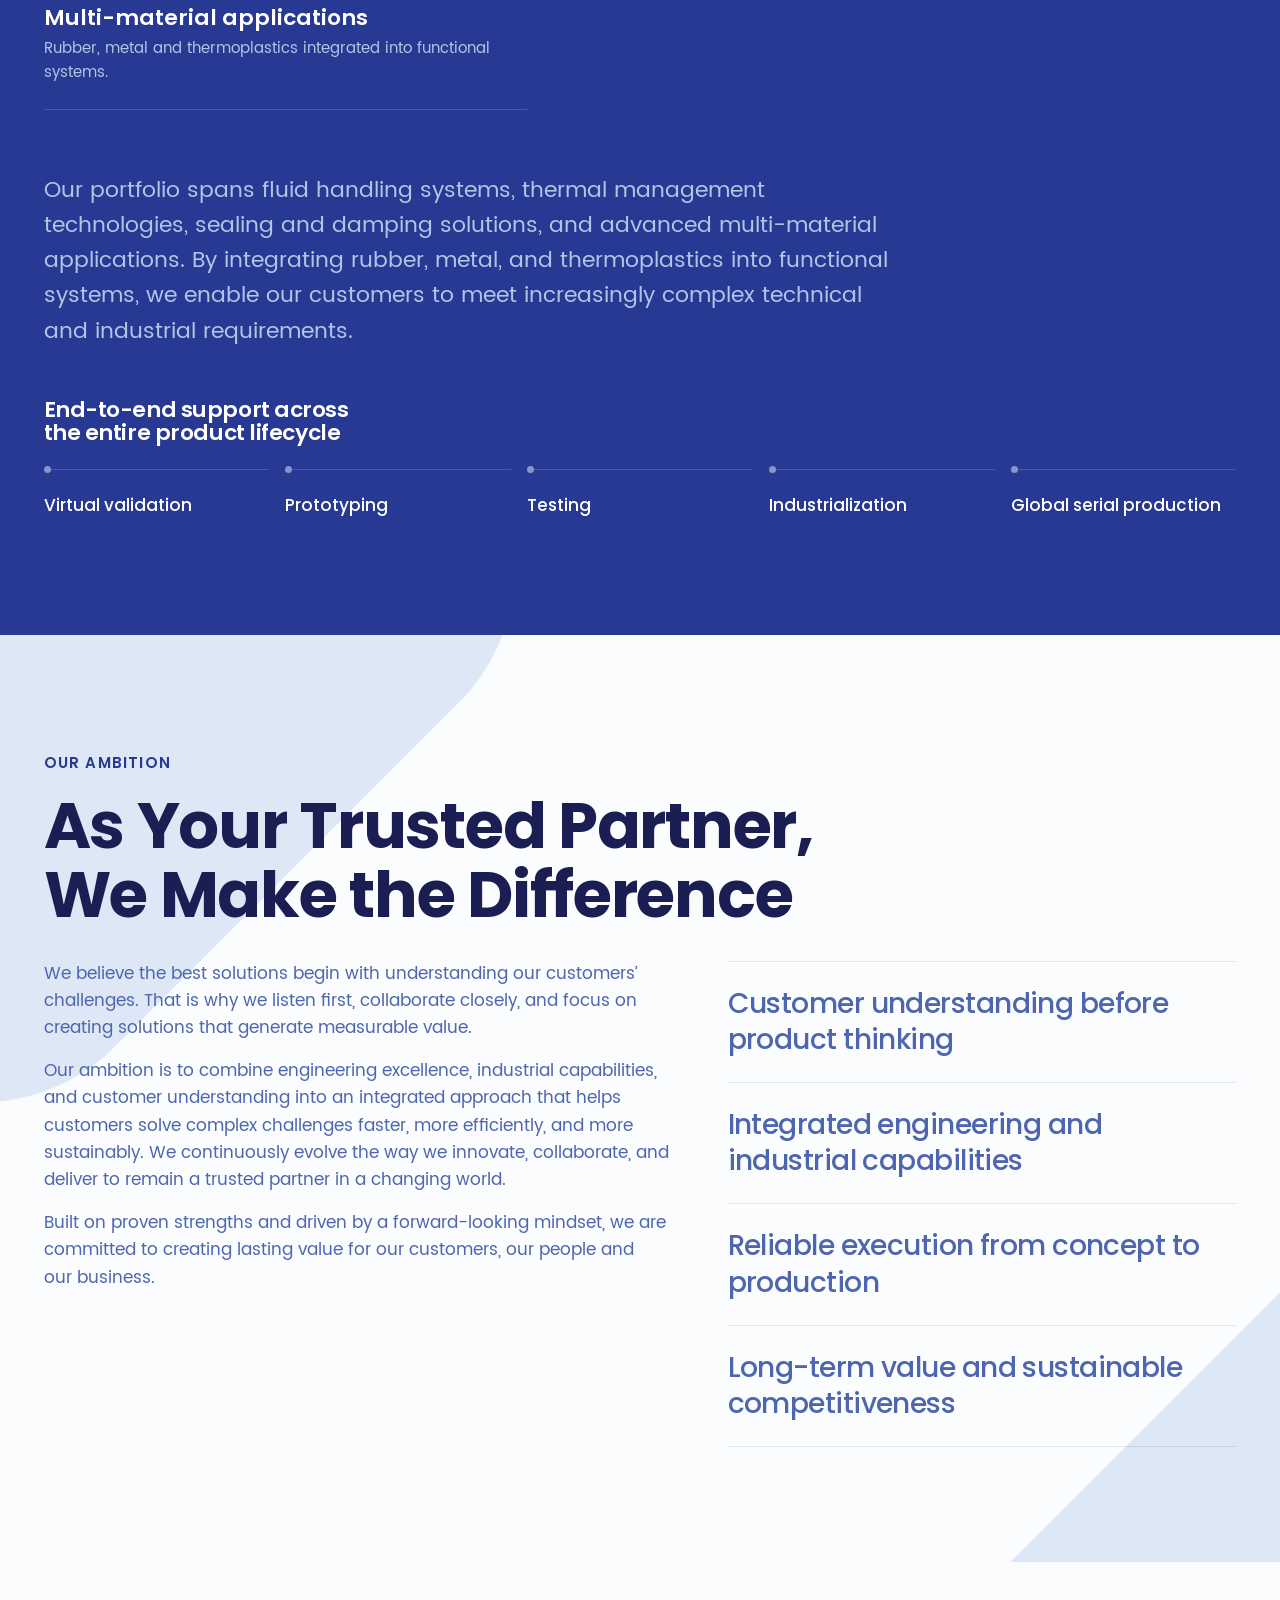
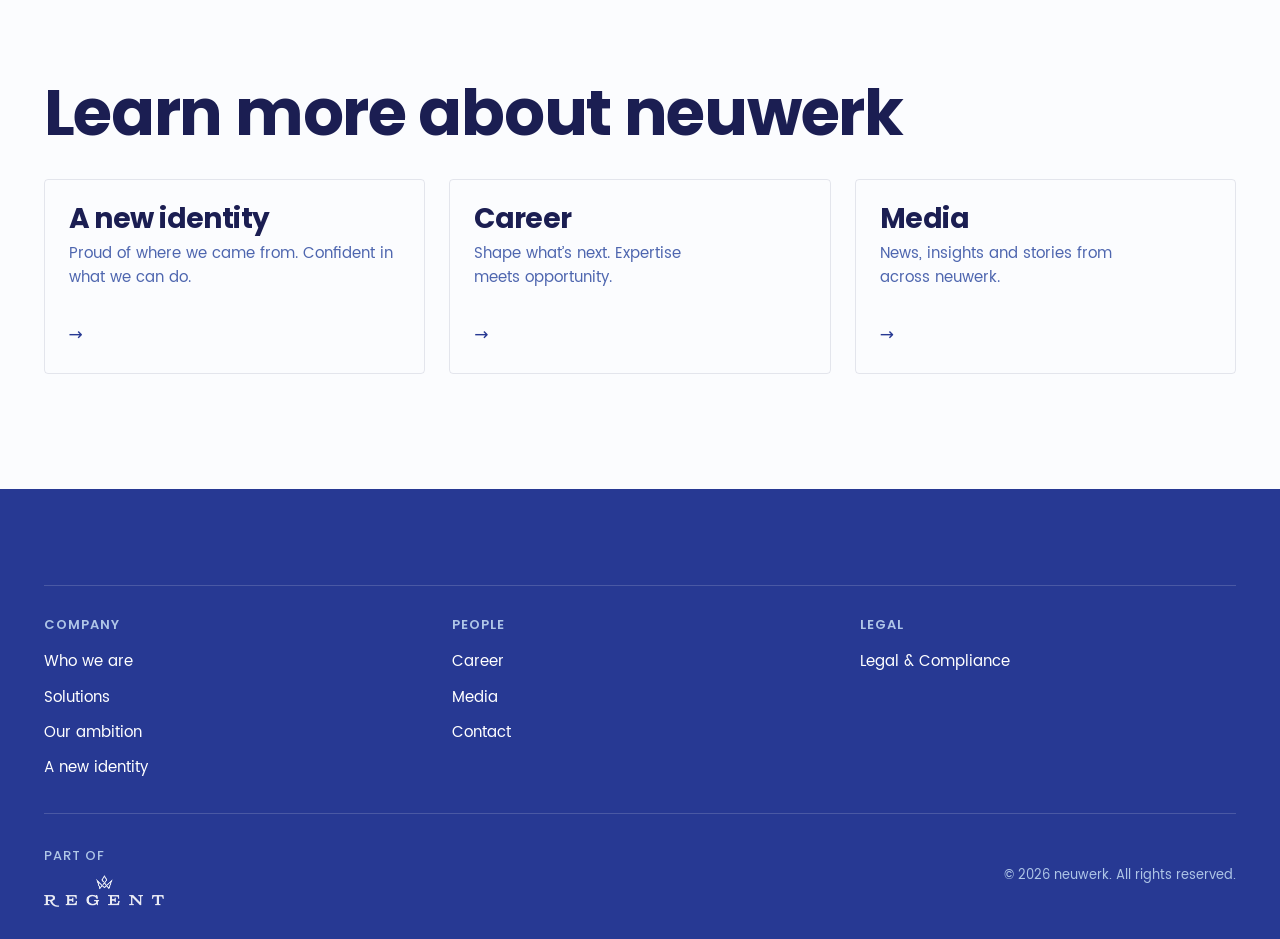
==== commit 18a1ba40: "fix: a vegleges hero-mondat a fooldalon Az eddigi valtozat rovidebb volt es lemaradt belole a mondat" ====
--- a/index.html
+++ b/index.html
@@ -70,8 +70,9 @@
     <div class="nw-hero__inner nw-shell">
       <h1 class="nw-hero__title">Turning Expertise<br>into Impact</h1>
       <p class="nw-hero__lead">
-        Built on decades of engineering excellence, creating lasting value for
-        customers, partners and industries worldwide.
+        Built on decades of engineering excellence and driven by the ambition to
+        create lasting value for customers, partners and industries worldwide, in
+        the automotive industry.
       </p>
       <p class="nw-hero__actions">
         <a class="nw-btn nw-btn--sun" href="#who-we-are">Discover neuwerk</a>
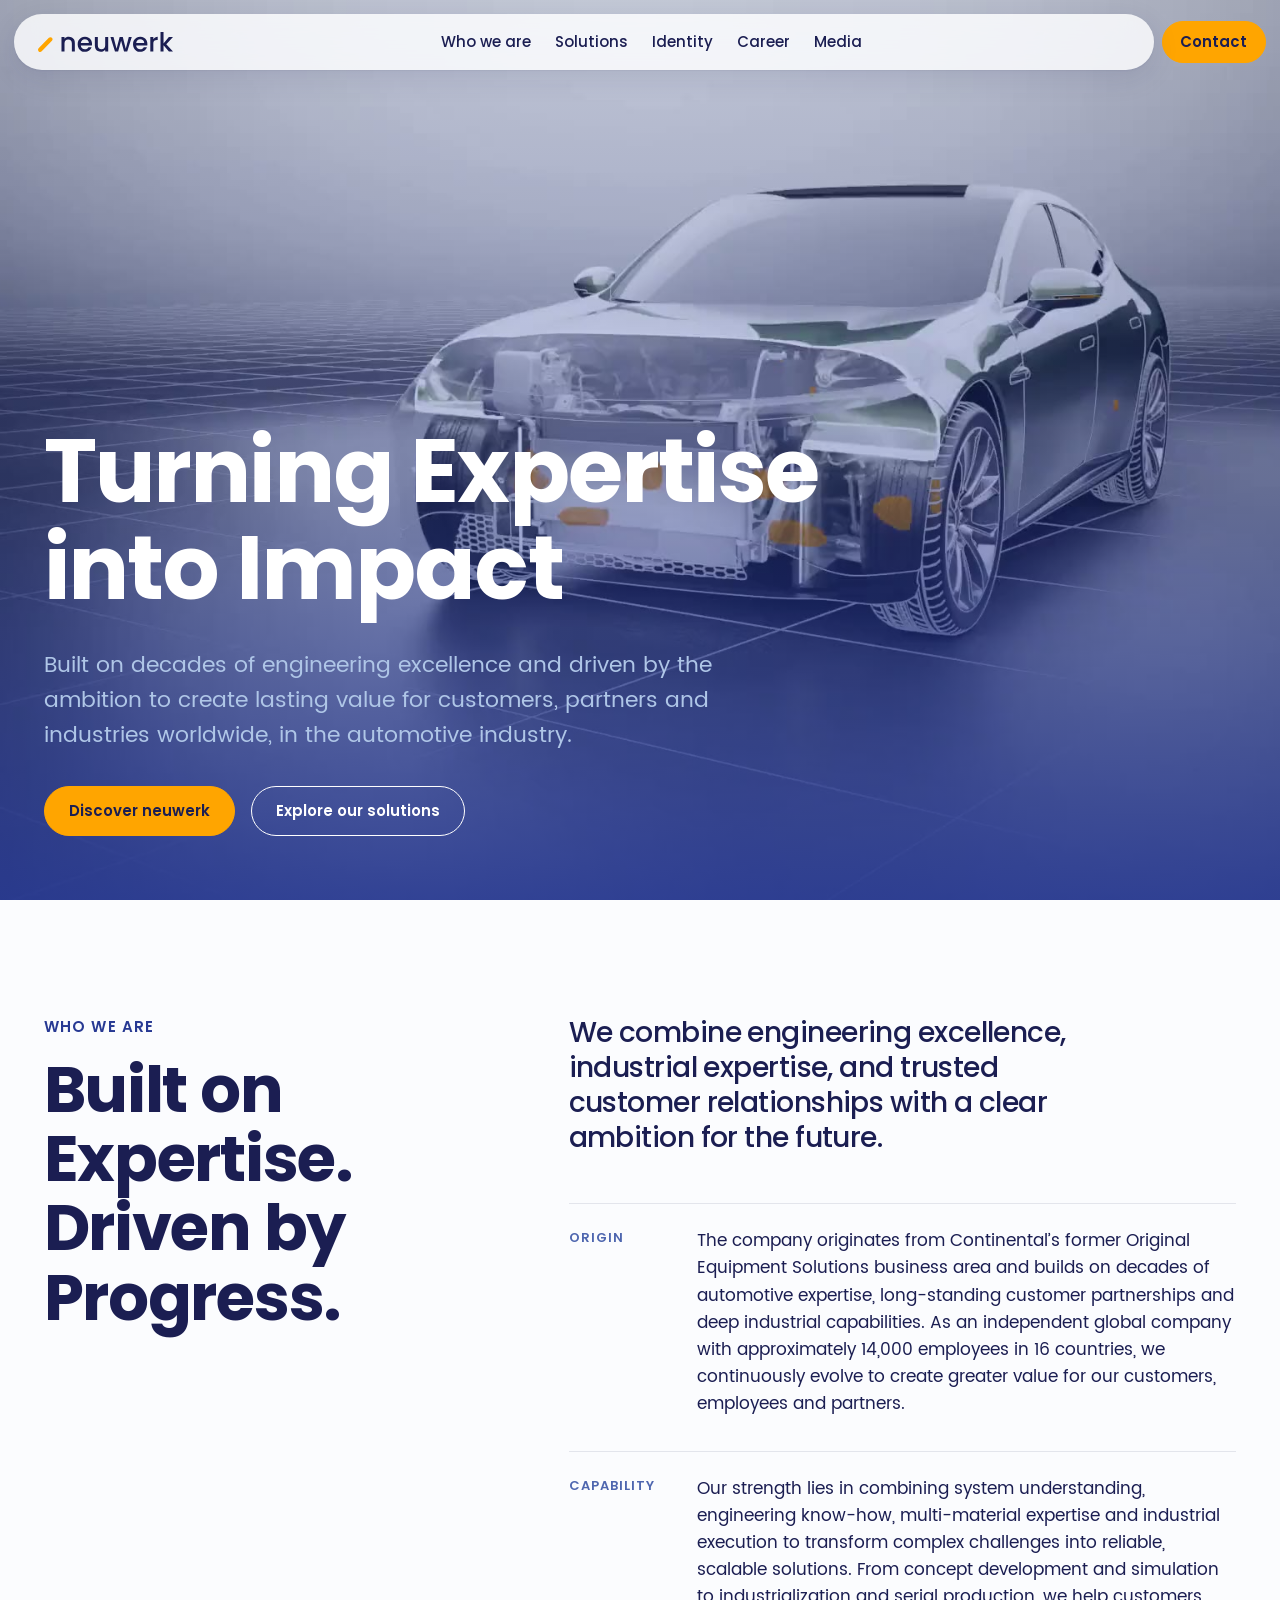
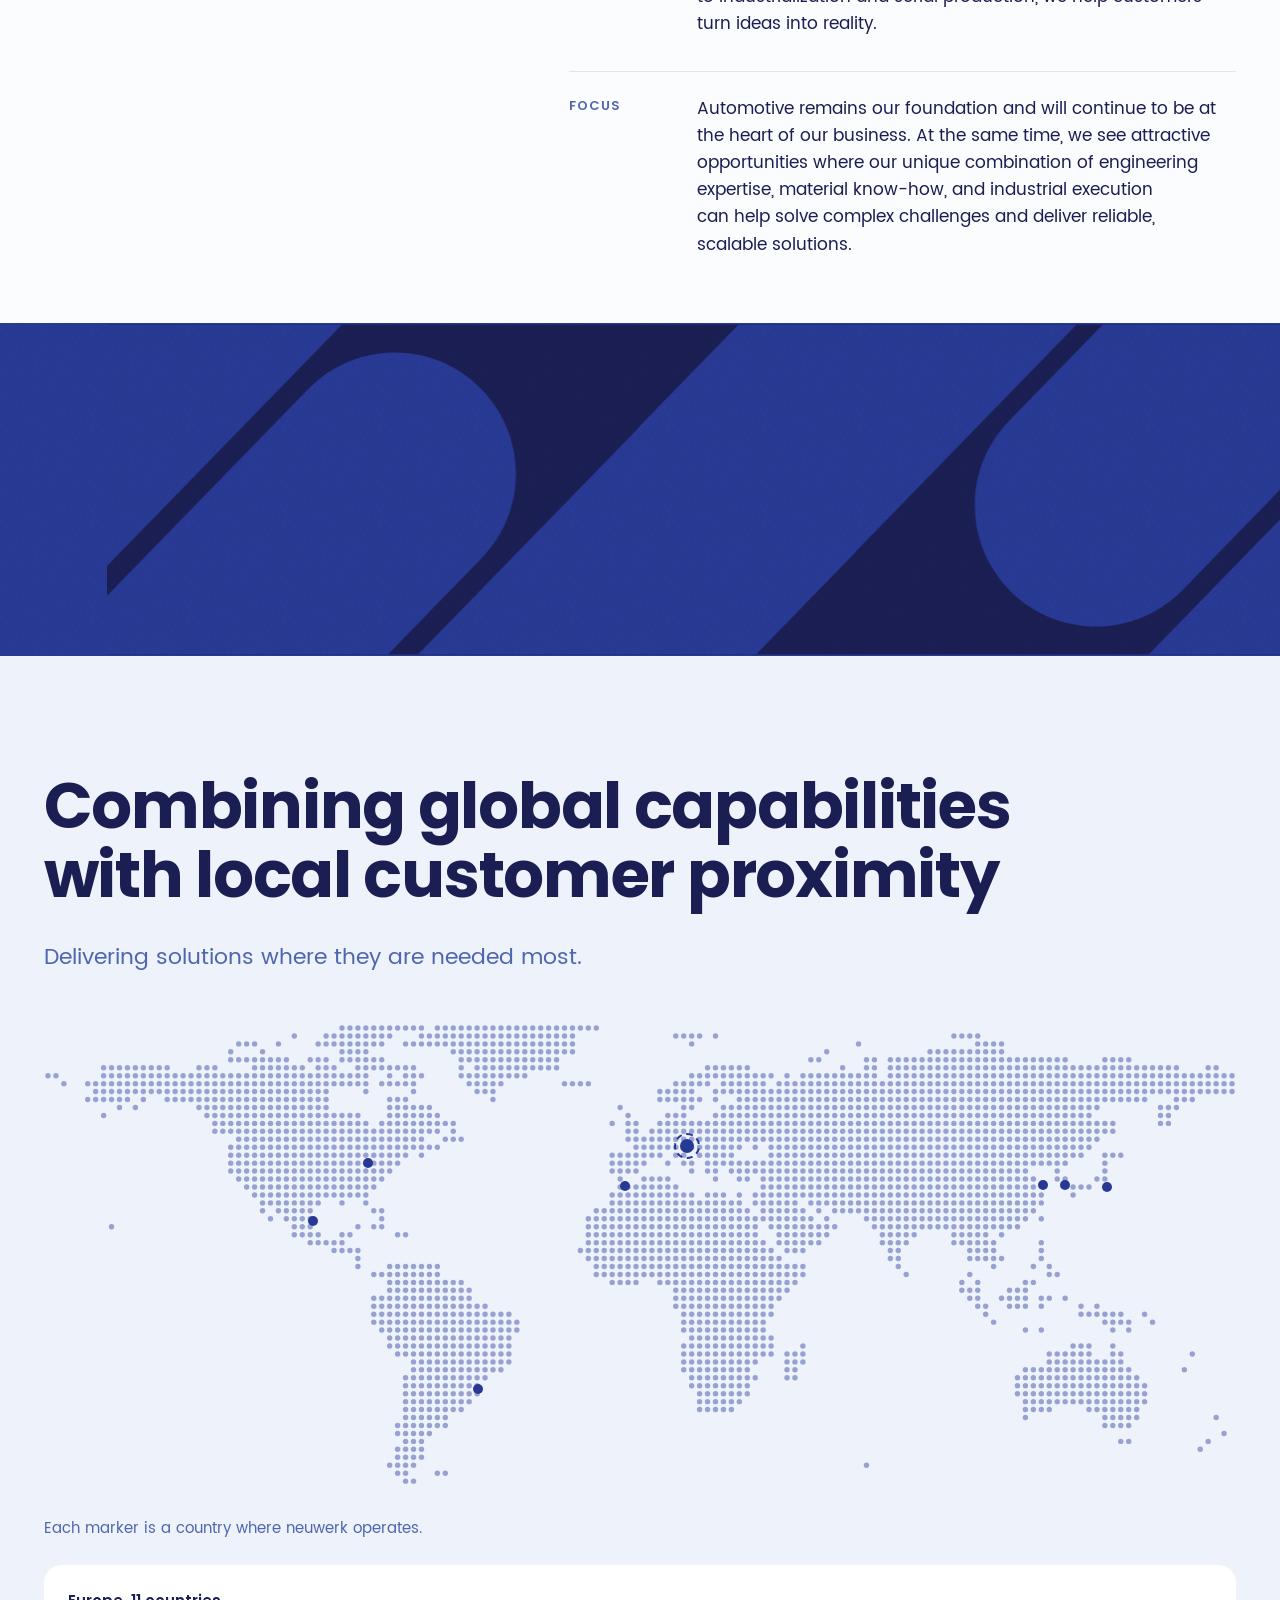
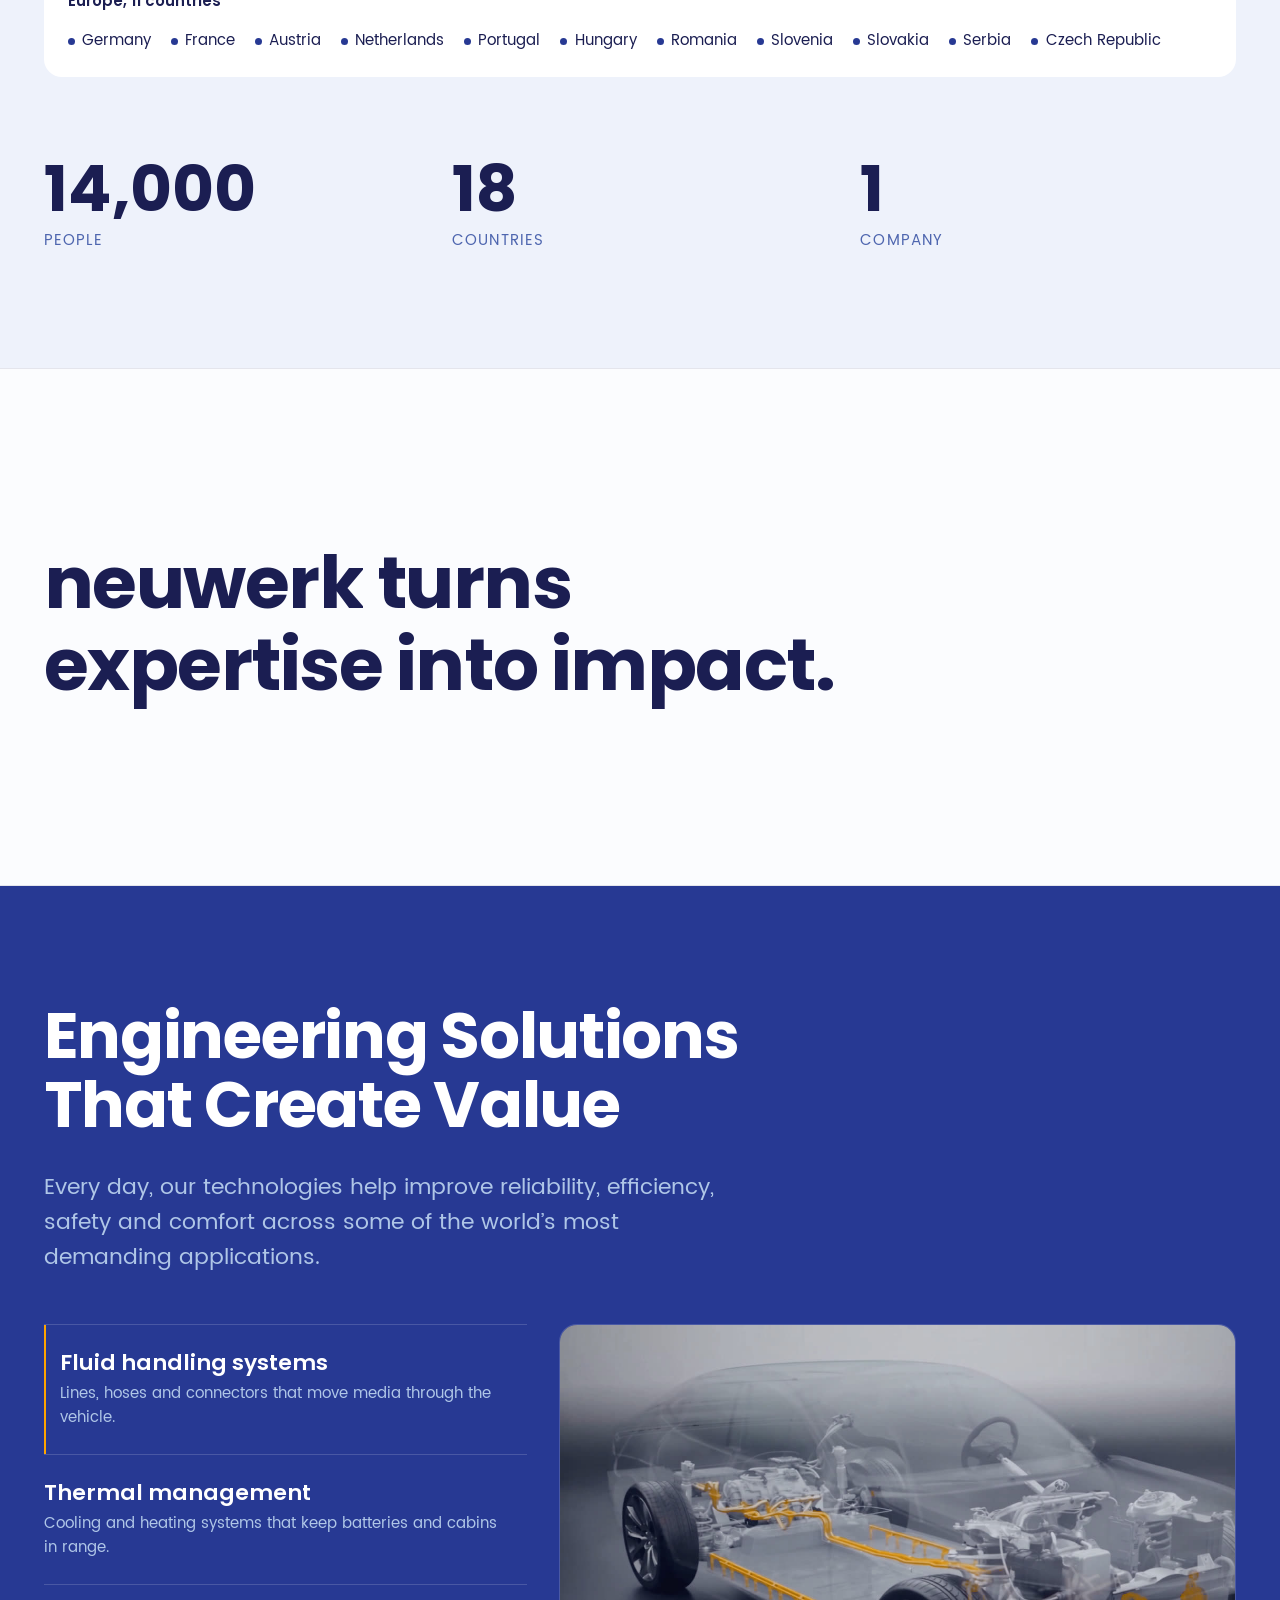
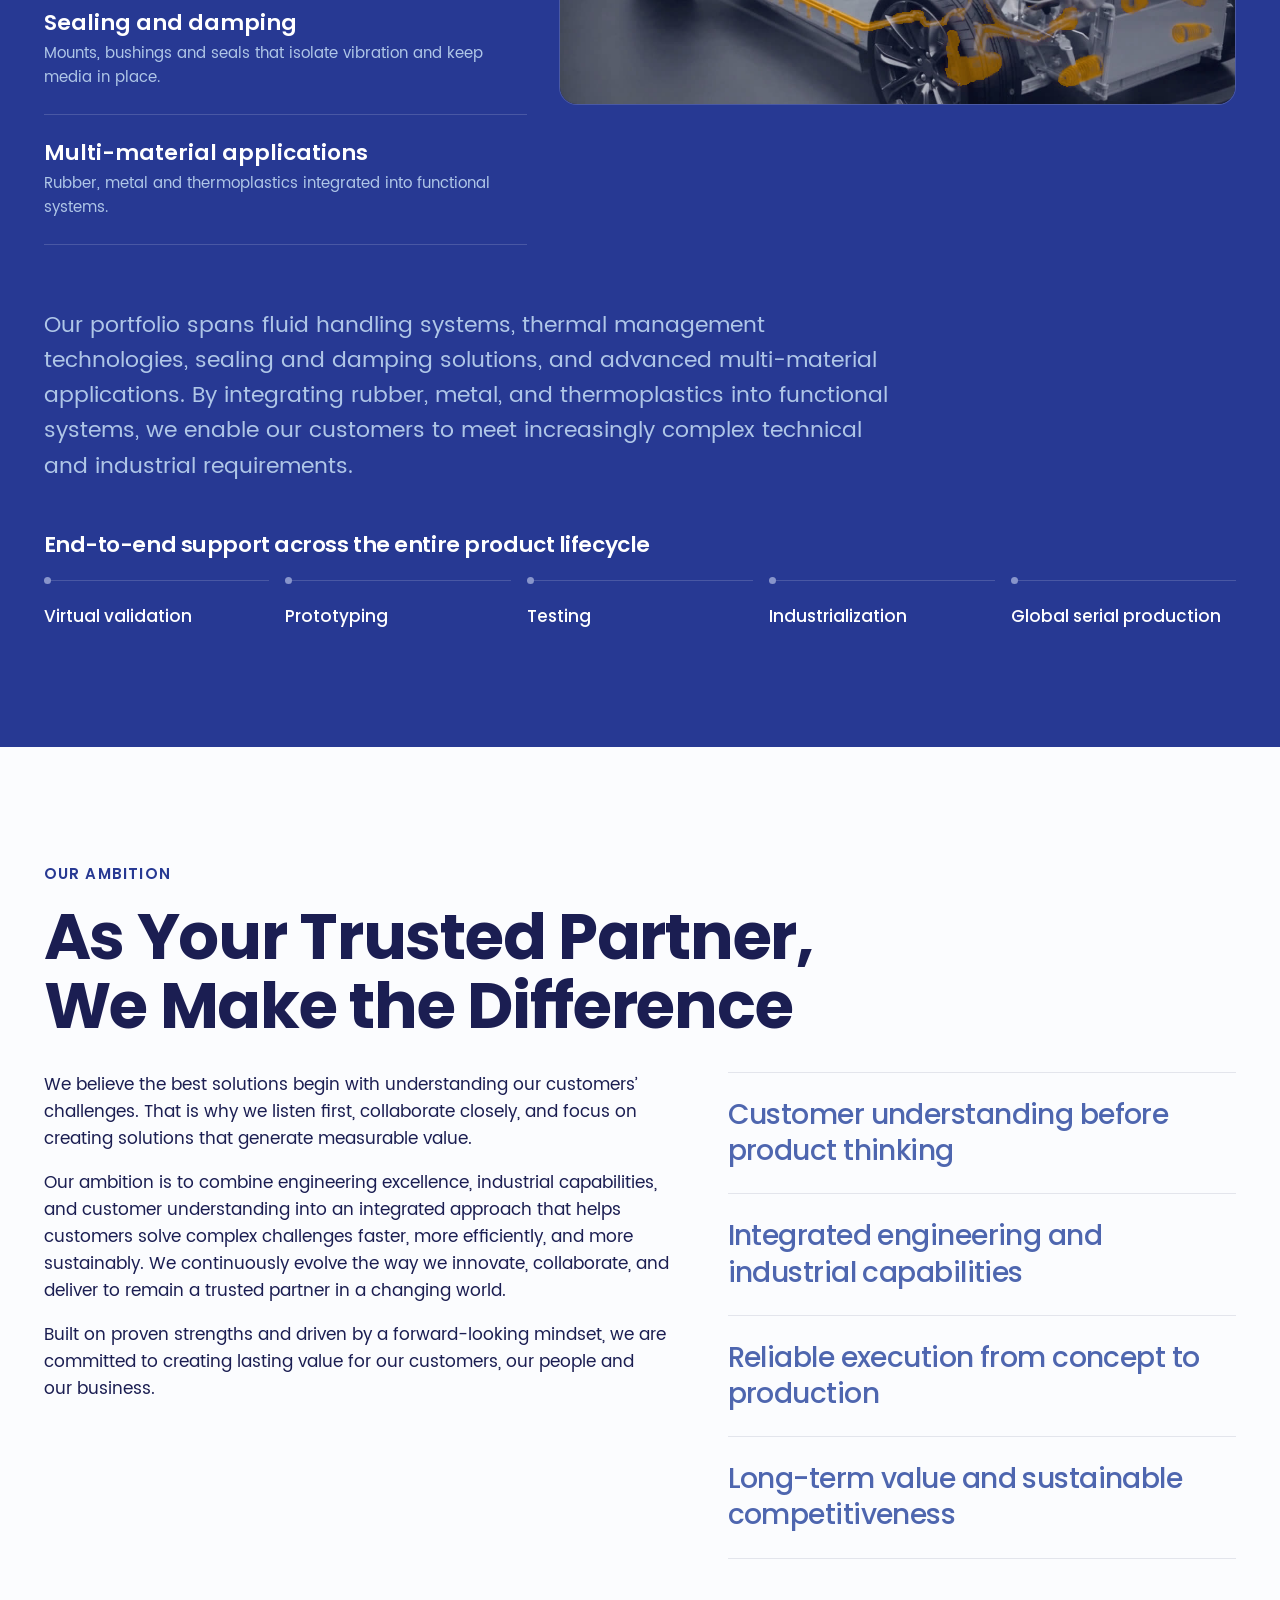
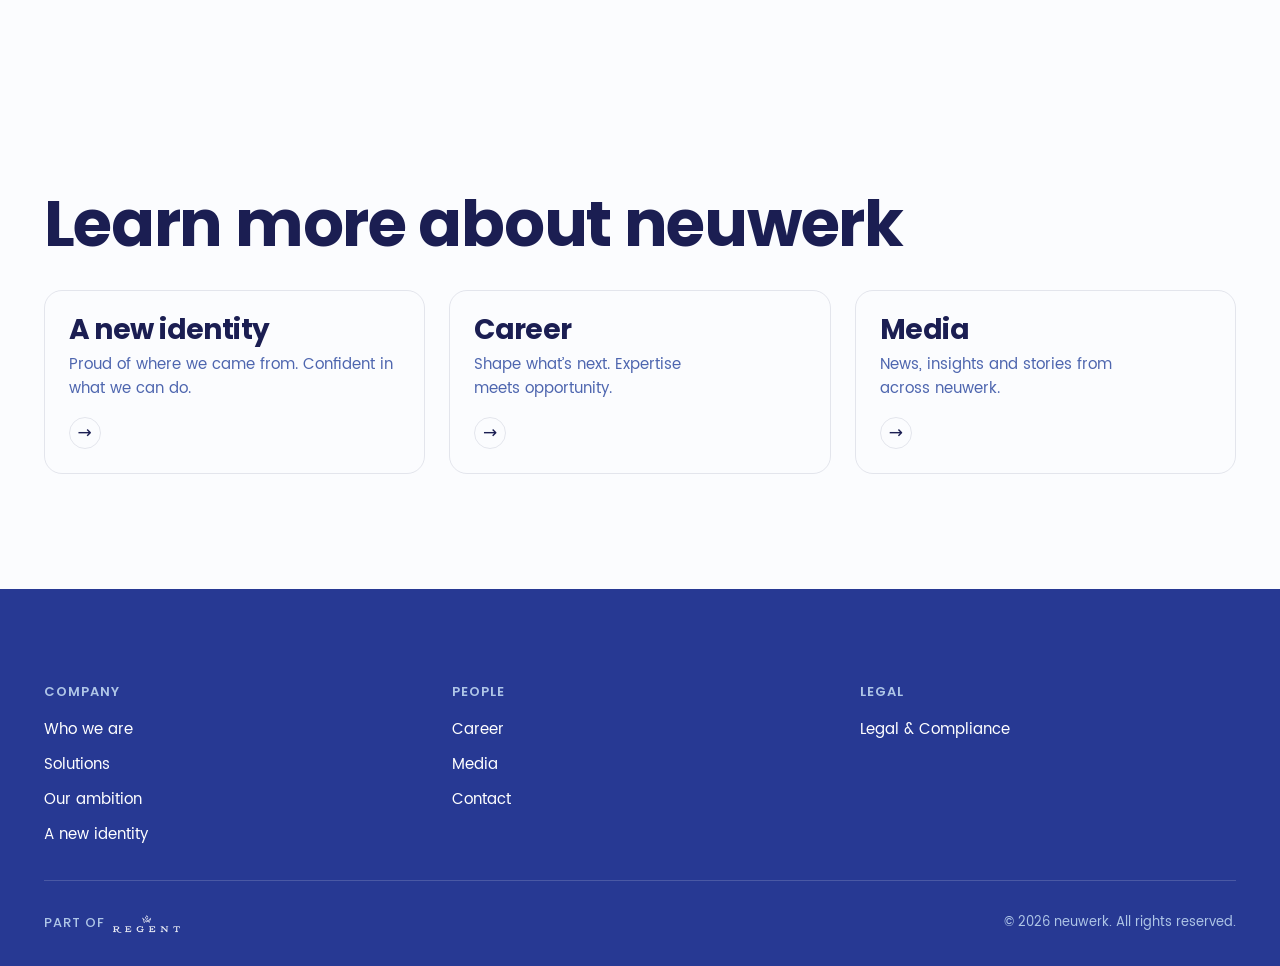
==== commit 3123c20b: "fix: fejlec-atszervezes, konzisztencia-javitasok, brand-sav SVG-re csere - lebego fejlec: kulon Cont" ====
--- a/index.html
+++ b/index.html
@@ -16,40 +16,42 @@
 <!-- @partial:header -->
 <a class="nw-skip-link" href="#main">Skip to content</a>
 <header class="nw-header" data-nav>
-  <div class="nw-header__shell">
-    <div class="nw-header__bar">
-      <a class="nw-header__logo" href="index.html" aria-label="neuwerk, home">
-        <img src="assets/brand/neuwerk-navy.svg" alt="neuwerk" width="132" height="20">
-      </a>
-
-      <nav class="nw-header__inline" aria-label="Main">
-        <a href="index.html#who-we-are">Who we are</a>
-        <a href="index.html#solutions">Solutions</a>
-        <a href="identity.html">Identity</a>
-        <a href="career.html">Career</a>
-        <a href="media.html">Media</a>
-      </nav>
-
-      <div class="nw-header__actions">
-        <a class="nw-btn nw-btn--sun nw-btn--sm" href="contact.html">Contact</a>
-        <button class="nw-header__toggle" type="button"
-                aria-expanded="false" aria-controls="nw-menu" data-nav-toggle>
-          <span class="nw-sr-only">Menu</span>
-          <span class="nw-header__bars" aria-hidden="true"></span>
-        </button>
-      </div>
-    </div>
-
-    <div class="nw-header__panel" id="nw-menu" hidden>
-      <nav class="nw-header__big" aria-label="All pages">
-        <a href="index.html#who-we-are"><span>Who we are</span></a>
-        <a href="index.html#solutions"><span>Solutions</span></a>
-        <a href="identity.html"><span>Identity</span></a>
-        <a href="career.html"><span>Career</span></a>
-        <a href="media.html"><span>Media</span></a>
-        <a href="contact.html"><span>Contact</span></a>
-      </nav>
-    </div>
+  <div class="nw-header__group">
+    <div class="nw-header__shell">
+      <div class="nw-header__bar">
+        <a class="nw-header__logo" href="index.html" aria-label="neuwerk, home">
+          <img src="assets/brand/neuwerk-navy.svg" alt="neuwerk" width="132" height="20">
+        </a>
+
+        <nav class="nw-header__inline" aria-label="Main">
+          <a href="index.html#who-we-are">Who we are</a>
+          <a href="index.html#solutions">Solutions</a>
+          <a href="identity.html">Identity</a>
+          <a href="career.html">Career</a>
+          <a href="media.html">Media</a>
+        </nav>
+
+        <div class="nw-header__actions">
+          <button class="nw-header__toggle" type="button"
+                  aria-expanded="false" aria-controls="nw-menu" data-nav-toggle>
+            <span class="nw-sr-only">Menu</span>
+            <span class="nw-header__bars" aria-hidden="true"></span>
+          </button>
+        </div>
+      </div>
+
+      <div class="nw-header__panel" id="nw-menu" hidden>
+        <nav class="nw-header__big" aria-label="All pages">
+          <a href="index.html#who-we-are"><span>Who we are</span></a>
+          <a href="index.html#solutions"><span>Solutions</span></a>
+          <a href="identity.html"><span>Identity</span></a>
+          <a href="career.html"><span>Career</span></a>
+          <a href="media.html"><span>Media</span></a>
+          <a href="contact.html"><span>Contact</span></a>
+        </nav>
+      </div>
+    </div>
+    <a class="nw-btn nw-btn--sun nw-btn--sm nw-header__contact" href="contact.html">Contact</a>
   </div>
 </header>
 <!-- /@partial:header -->
@@ -140,24 +142,11 @@
          zarodik ossze a sav lapozas kozben. Felirat nincs -- a szekcio cime
          mar elmondta, amit a korabbi cimke ismetelt. -->
     <div class="nw-brandband" data-pattern aria-hidden="true">
-      <span class="nw-brandband__shape" data-depth="0.30"></span>
-      <span class="nw-brandband__shape" data-depth="0.55"></span>
-      <span class="nw-brandband__shape" data-depth="0.38"></span>
-      <span class="nw-brandband__shape" data-depth="0.62"></span>
-      <span class="nw-brandband__shape" data-depth="0.34"></span>
-      <span class="nw-brandband__shape" data-depth="0.50"></span>
-      <span class="nw-brandband__shape" data-depth="0.42"></span>
+      <img class="nw-brandband__img" src="assets/img/brandband.svg" alt="" data-depth="0.35">
     </div>
   </section>
 
   <section class="nw-section nw-theme-sunk" id="footprint">
-    <div class="nw-pattern" data-pattern aria-hidden="true">
-      <span class="nw-pattern__shape" data-depth="0.10"
-            style="left:-18%;top:-10%;width:78vmin;height:34vmin"></span>
-      <span class="nw-pattern__shape" data-depth="0.18"
-            style="right:-24%;bottom:-16%;width:92vmin;height:40vmin"></span>
-    </div>
-
     <div class="nw-shell">
       <h2 data-reveal>Combining global capabilities<br>with local customer proximity</h2>
       <p class="nw-lead" data-reveal data-reveal-delay="80">
@@ -172,6 +161,10 @@
         <p class="nw-map__note">
           Each marker is a country where neuwerk operates.
         </p>
+        <div class="nw-map__detail" data-map-detail hidden>
+          <p class="nw-map__detail-label">Europe, in detail</p>
+          <ul class="nw-map__detail-list" data-map-detail-list></ul>
+        </div>
       </div>
 
       <dl class="nw-stats">
@@ -191,11 +184,6 @@
   </section>
 
   <section class="nw-section nw-theme-dark" id="solutions" data-solutions>
-    <div class="nw-pattern" data-pattern aria-hidden="true">
-      <span class="nw-pattern__shape" data-depth="0.10"
-            style="right:-26%;top:-14%;width:86vmin;height:36vmin"></span>
-    </div>
-
     <div class="nw-shell">
       <h2 data-reveal>Engineering Solutions<br>That Create Value</h2>
       <p class="nw-lead nw-solutions__intro" data-reveal data-reveal-delay="80">
@@ -295,13 +283,6 @@
   </section>
 
   <section class="nw-section nw-theme-light nw-ambition" id="ambition">
-    <div class="nw-pattern" data-pattern aria-hidden="true">
-      <span class="nw-pattern__shape" data-depth="0.14"
-            style="left:-24%;top:-12%;width:96vmin;height:42vmin"></span>
-      <span class="nw-pattern__shape" data-depth="0.22"
-            style="right:-30%;bottom:-22%;width:104vmin;height:44vmin"></span>
-    </div>
-
     <div class="nw-shell">
       <div>
         <p class="nw-eyebrow">Our ambition</p>
--- a/css/tokens.css
+++ b/css/tokens.css
@@ -110,7 +110,7 @@
 
   /* --- Forma ------------------------------------------------ */
   --nw-radius-pill:  9999px;
-  --nw-radius-card:  4px;
+  --nw-radius-card:  18px;
   --nw-pattern-tilt: -45deg;   /* a neuwerk pattern dőlése */
 
   /* --- Mozgás ----------------------------------------------- */
@@ -183,7 +183,7 @@
   /* --- Lebegő nav ------------------------------------------- */
   --nw-nav-h:      56px;
   --nw-nav-inset:  14px;    /* mennyivel lóg be a viewport szélétől */
-  --nw-nav-radius: 18px;
+  --nw-nav-radius: 9999px;
   --nw-nav-radius-open: 26px;
   --nw-shadow-nav: 0 1px 2px rgb(27 30 82 / 0.06),
                    0 8px 28px rgb(27 30 82 / 0.10);
--- a/css/base.css
+++ b/css/base.css
@@ -82,6 +82,20 @@
 
 a { color: inherit; text-decoration-thickness: 1px; text-underline-offset: 0.2em; }
 
+/* Szovegen beluli link -- olyan helyeken, ahol a link egy mondat resze,
+   nem onallo nav/kartya/gomb (pl. kontaktadatok, jegyzetek). Nyugalmi
+   allapotban is latszik, hogy kattinthato: szin + tompitott alahuzas,
+   ami hoverre teljesen kirajzolodik. A --nw-accent-text szekciotema
+   szerint valt (kek vilagoson, halvanyabb kek sotet szekcioban),
+   tehat automatikusan helyes marad barhol hasznaljak. */
+.nw-link {
+  color: var(--nw-accent-text);
+  text-decoration: underline;
+  text-decoration-color: color-mix(in oklab, var(--nw-accent-text) 35%, transparent);
+  transition: text-decoration-color var(--nw-dur-fast) var(--nw-ease);
+}
+.nw-link:hover { text-decoration-color: var(--nw-accent-text); }
+
 ul, ol { margin: 0; padding: 0; list-style: none; }
 
 :focus-visible {
@@ -125,7 +139,7 @@
 .nw-lead { font-size: var(--nw-text-lg); color: var(--nw-fg-secondary); }
 
 .nw-editorial {
-  font-family: var(--nw-font-editorial);
+  font-family: var(--nw-font-body);
   font-size: var(--nw-text-lg);
   line-height: var(--nw-leading-loose);
 }
--- a/css/components.css
+++ b/css/components.css
@@ -23,10 +23,20 @@
 }
 .nw-btn--sun:hover { background: var(--nw-white); color: var(--nw-navy); border-color: var(--nw-white); }
 
+/* A Contact gomb hoveren opak feherre valt (lasd feljebb), a lebego
+   fejlec hattere viszont attetszo -- navy szegely nelkul a gomb
+   elveszne a mogotte atlatszo hatteren. */
+.nw-header__contact:hover { border-color: var(--nw-navy); }
+
 /* Nagy valtozat: ahol a gomb a szekcio fo tartalma, nem melleklete. */
 .nw-btn--lg {
   padding: 1rem 2rem;
   font-size: var(--nw-text-base);
+}
+/* Kis valtozat: a lebego fejlec 56px-es savjahoz meretezve. Korabban
+   a markup hasznalta, de a class-hoz nem tartozott szabaly. */
+.nw-btn--sm {
+  padding: 0.5rem 1.1rem;
 }
 /* Kulso linket jelzo nyil. A gombban all, tehat currentColor -- a Sun-gomb
    navy feliratan navy, hoverben ugyanugy valt. */
@@ -56,14 +66,25 @@
   pointer-events: none;
 }
 
+/* A csoport tartja ossze a menu-shellt es a kulon lebego Contact gombot:
+   egy sorban, kozepre igazitva, hogy a ketto egyutt viselkedjen ugy, mint
+   korabban az egyetlen doboz. A toggle csak mobilon lathato, es akkor a
+   Contact gomb el van rejtve -- tehat a shell nyitott (magasabb) allapota
+   soha nem talalkozik a kulon gombbal, az `align-items:center` biztonsagos. */
+.nw-header__group {
+  pointer-events: none;
+  display: flex; align-items: center; gap: var(--nw-space-1);
+  inline-size: 100%; max-inline-size: var(--nw-max-width);
+}
+
 .nw-header__shell {
   pointer-events: auto;
-  inline-size: 100%;
-  max-inline-size: var(--nw-max-width);
+  flex: 1 1 auto; min-inline-size: 0;
+  /* Dinamikus attetszoseg: a hatter a mogotte gorgeteo tartalomtol fugg,
+     nem fix feher -- ezert backdrop-filter, nem sima szin. */
   background: rgb(255 255 255 / 0.82);
   -webkit-backdrop-filter: blur(14px) saturate(150%);
   backdrop-filter: blur(14px) saturate(150%);
-  border: 1px solid var(--nw-line);
   border-radius: var(--nw-nav-radius);
   box-shadow: var(--nw-shadow-nav);
   overflow: clip;
@@ -79,6 +100,8 @@
   border-radius: var(--nw-nav-radius-open);
   background: rgb(255 255 255 / 0.97);
 }
+
+.nw-header__contact { pointer-events: auto; flex-shrink: 0; }
 
 .nw-header__bar {
   display: flex; align-items: center; gap: var(--nw-space-3);
@@ -118,18 +141,26 @@
   background: none; border: 0; padding: 0; cursor: pointer;
   border-radius: var(--nw-r-sm);
 }
-.nw-header__bars, .nw-header__bars::before, .nw-header__bars::after {
+.nw-header__bars {
+  position: relative;
   display: block; inline-size: 18px; block-size: 2px; border-radius: 2px;
   background: var(--nw-ink);
-  transition: transform var(--nw-dur-base) var(--nw-ease),
-              background var(--nw-dur-fast) var(--nw-ease);
-}
-.nw-header__bars::before, .nw-header__bars::after { content: ""; position: relative; }
-.nw-header__bars::before { top: -6px; }
-.nw-header__bars::after  { top: 4px; }
+  transition: background var(--nw-dur-fast) var(--nw-ease);
+}
+/* Abszolút pozíció, hogy a nyitott (X) állásban a ket vonal PONTOSAN a
+   kozeppontban keresztezze egymast -- relative+top eseten a normal flow
+   miatt a ket szar aszimmetrikus lett. */
+.nw-header__bars::before, .nw-header__bars::after {
+  content: ""; position: absolute; inset-inline-start: 0;
+  inline-size: 18px; block-size: 2px; border-radius: 2px;
+  background: var(--nw-ink);
+  transition: transform var(--nw-dur-base) var(--nw-ease);
+}
+.nw-header__bars::before { inset-block-start: -6px; }
+.nw-header__bars::after  { inset-block-start: 6px; }
 .nw-header[data-open] .nw-header__bars { background: transparent; }
 .nw-header[data-open] .nw-header__bars::before { transform: translateY(6px) rotate(45deg); }
-.nw-header[data-open] .nw-header__bars::after  { transform: translateY(-4px) rotate(-45deg); }
+.nw-header[data-open] .nw-header__bars::after  { transform: translateY(-6px) rotate(-45deg); }
 
 /* A kinyíló panel UGYANEBBEN a konténerben. */
 .nw-header__panel {
@@ -180,13 +211,13 @@
 @media (max-width: 900px) {
   .nw-header__inline { display: none; }
   .nw-header__actions { margin-inline-start: auto; }
-  .nw-header__actions .nw-btn { display: none; }
+  .nw-header__contact { display: none; }
 }
 
 /* --- Footer --------------------------------------------------- */
 .nw-footer {
   background: var(--nw-bg); color: var(--nw-fg);
-  padding-block: var(--nw-space-12) var(--nw-space-4);
+  padding-block: var(--nw-space-8) var(--nw-space-4);
 }
 .nw-footer__claim {
   font-family: var(--nw-font-display);
@@ -200,7 +231,7 @@
   display: grid; gap: var(--nw-space-4);
   grid-template-columns: repeat(auto-fit, minmax(180px, 1fr));
   padding-block: var(--nw-space-4);
-  border-block: 1px solid var(--nw-rule);
+  border-block-end: 1px solid var(--nw-rule);
 }
 .nw-footer__cols h4 {
   font-size: var(--nw-text-xs); letter-spacing: var(--nw-tracking-wide);
@@ -209,7 +240,7 @@
 }
 .nw-footer__cols li + li { margin-top: 0.5rem; }
 .nw-footer__cols a { font-size: var(--nw-text-sm); text-decoration: none; }
-.nw-footer__cols a:hover { color: var(--nw-sun); }
+.nw-footer__cols a:hover { color: var(--nw-blue-4); }
 .nw-footer__ext {
   font-size: var(--nw-text-xs);
   letter-spacing: var(--nw-tracking-wide);
@@ -222,20 +253,13 @@
   justify-content: space-between; gap: var(--nw-space-2);
   padding-top: var(--nw-space-4);
 }
-/* A Regent-lockup FUGGOLEGES, nem egy sorba fuzott "A [logo] company".
-
-   Az egysoros valtozat azert esett szet, mert harom kulonbozo dolgot probalt
-   kozos alapvonalra huzni: ket kisbetus szotoredeket es egy verzalis
-   wordmarkot, ami folott ott ul a korona. A wordmark optikai kozepe nem esik
-   egybe a kep geometriai kozepevel, ezert barmilyen flex-igazitas mellett
-   vagy a szoveg, vagy a logo csuszott el -- es a korona miatt a sor
-   magassaga is ugralt.
-
-   A fuggoleges lockup ezt a problemat nem megoldja, hanem megszunteti:
-   nincs kozos alapvonal, amit el lehetne veteni. Ez egyben a szokasos
-   "endorsed by parent brand" elrendezes is. */
+/* Egysoros lockup: a korabbi fuggoleges valtozat a baseline-problemat
+   ugy kerulte meg, hogy nem probalt kozos alapvonalra hozni szoveget es
+   kepet. Itt `align-items: center` old ja meg ugyanezt -- a sor
+   kozepvonalahoz igazit mindkettot, nem a szoveg baseline-jahoz, tehat a
+   wordmark koronaja nem tud sormagassagot ugratni. */
 .nw-footer__owner {
-  display: flex; flex-direction: column; align-items: flex-start;
+  display: flex; flex-direction: row; align-items: center;
   gap: 0.5rem; margin: 0;
 }
 .nw-footer__owner-label {
@@ -246,7 +270,7 @@
   text-transform: uppercase;
   color: var(--nw-fg-secondary);
 }
-.nw-footer__owner img { height: 32px; width: auto; opacity: 0.9; }
+.nw-footer__owner img { height: 18px; width: auto; opacity: 0.9; }
 .nw-footer__copy { font-size: var(--nw-text-xs); color: var(--nw-fg-secondary); margin: 0; }
 
 /* --- Placeholder badge ----------------------------------------
--- a/css/sections.css
+++ b/css/sections.css
@@ -38,7 +38,7 @@
   position: relative; z-index: 2;
   padding-block: var(--nw-space-12) var(--nw-space-8);
 }
-.nw-hero__title { font-size: var(--nw-text-4xl); margin-bottom: var(--nw-space-3); }
+.nw-hero__title { font-size: var(--nw-text-4xl); margin-bottom: var(--nw-space-3); color: var(--nw-white); }
 .nw-hero__lead {
   font-size: var(--nw-text-lg);
   color: var(--nw-blue-4);
@@ -128,6 +128,33 @@
   color: var(--nw-fg-secondary);
 }
 .nw-who__block p:last-child { margin: 0; }
+
+/* --- Career: "At neuwerk" dobozok --------------------------------
+   Sajat osztaly, nem a megosztott .nw-who__block ujrafelhasznalasa --
+   igy a fooldal es az identity oldal sorozott, also-vonalas valtozata
+   erintetlen marad. Nem linkek, tehat NINCS hover-lift/szinvaltas: az
+   affordancia csak a valodi kattinthato elemeken jelenik meg. */
+.nw-career__blocks {
+  display: grid; gap: var(--nw-space-3);
+  grid-template-columns: repeat(auto-fit, minmax(220px, 1fr));
+  margin-top: var(--nw-space-4);
+}
+.nw-career__block {
+  padding: var(--nw-space-4);
+  border: 1px solid var(--nw-rule);
+  border-radius: var(--nw-radius-card);
+  box-shadow: var(--nw-shadow-nav);
+}
+.nw-career__label {
+  margin: 0 0 var(--nw-space-2);
+  font-family: var(--nw-font-display);
+  font-size: var(--nw-text-xs);
+  font-weight: var(--nw-fw-semibold);
+  letter-spacing: var(--nw-tracking-wide);
+  text-transform: uppercase;
+  color: var(--nw-accent-text);
+}
+.nw-career__block p:last-child { margin: 0; color: var(--nw-fg); }
 
 /* --- Teljes szélességű képsáv ------------------------------------
    Átvezet a világos Who we are-ből a sötét Global footprintbe. */
@@ -252,11 +279,51 @@
 }
 .nw-map__note { font-size: var(--nw-text-sm); color: var(--nw-fg-secondary); margin-top: var(--nw-space-2); }
 
+/* A klaszter-jelolo statikusan is megkulonbozteti magat a tobbi ponttol
+   -- nem csak hoverre derul ki, hogy ez tobb orszagot takar. */
+.nw-map__dot--cluster::before { inline-size: 14px; block-size: 14px; }
+.nw-map__dot--cluster::after {
+  opacity: 1; transform: scale(1);
+  border-color: var(--nw-blue-1); border-width: 2px; border-style: dashed;
+}
+.nw-map__dot--cluster:hover::after,
+.nw-map__dot--cluster[data-active]::after { border-style: solid; }
+
+/* A zsufolt regio reszletlistaja: mindig lathato, nem hoverre jelenik meg
+   -- pont azert kell, mert a fo terkepen a nevek szamara nincs hely. */
+.nw-map__detail {
+  margin-top: var(--nw-space-3);
+  padding: var(--nw-space-3);
+  background: var(--nw-white);
+  border-radius: var(--nw-radius-card);
+}
+.nw-map__detail-label {
+  margin: 0;
+  font-family: var(--nw-font-display);
+  font-size: var(--nw-text-sm);
+  font-weight: var(--nw-fw-semibold);
+  color: var(--nw-fg);
+}
+.nw-map__detail-list {
+  display: flex; flex-wrap: wrap;
+  gap: 0.5rem 1.25rem;
+  margin-top: var(--nw-space-2);
+}
+.nw-map__detail-item {
+  display: inline-flex; align-items: center; gap: 0.45rem;
+  font-size: var(--nw-text-sm);
+  color: var(--nw-fg);
+}
+.nw-map__detail-dot {
+  inline-size: 7px; block-size: 7px; border-radius: 50%;
+  background: var(--nw-blue-1);
+  flex: none;
+}
+
 .nw-stats {
   display: grid; gap: var(--nw-space-4);
   grid-template-columns: repeat(auto-fit, minmax(160px, 1fr));
   margin: 0; padding-top: var(--nw-space-4);
-  border-top: 1px solid var(--nw-rule);
 }
 .nw-stats dt {
   font-family: var(--nw-font-display);
@@ -405,7 +472,6 @@
   margin-block: var(--nw-space-6) var(--nw-space-3);
   font-size: var(--nw-text-lg);
   font-weight: var(--nw-fw-semibold);
-  max-inline-size: 34ch;
 }
 
 .nw-lifecycle__steps {
@@ -463,7 +529,7 @@
   max-inline-size: 62ch;
 }
 .nw-stack__body > * + * { margin-top: var(--nw-space-2); }
-.nw-stack__body p { color: var(--nw-fg-secondary); }
+.nw-stack__body p { color: var(--nw-fg); }
 
 /* Ketoszlopos editorial. Korabban a cim teljes szelessegben allt, alatta
    62ch-re fogott szoveg, a jobb fel meg ures maradt -- es a negy elv
@@ -549,10 +615,20 @@
   transition: transform var(--nw-dur-base) var(--nw-ease),
               border-color var(--nw-dur-base) var(--nw-ease);
 }
-.nw-cards a:hover { transform: translateY(-4px); border-color: var(--nw-blue-1); }
+.nw-cards a:hover { transform: translateY(-4px); border-color: var(--nw-accent-text); }
 .nw-cards h3 { margin-bottom: 0.5rem; }
 .nw-cards p  { font-size: var(--nw-text-sm); color: var(--nw-fg-secondary); }
-.nw-cards__go { display: inline-block; margin-top: var(--nw-space-2); color: var(--nw-accent-text); }
+.nw-cards__go {
+  display: flex; align-items: center; justify-content: center;
+  inline-size: 2rem; block-size: 2rem;
+  margin-top: var(--nw-space-2);
+  border-radius: 50%;
+  border: 1px solid var(--nw-rule);
+  color: var(--nw-fg);
+  transition: transform var(--nw-dur-fast) var(--nw-ease),
+              border-color var(--nw-dur-fast) var(--nw-ease);
+}
+.nw-cards a:hover .nw-cards__go { transform: translateX(4px); border-color: var(--nw-navy); }
 
 /* --- Aloldal-hero --------------------------------------------- */
 .nw-subhero { min-block-size: 60svh; display: grid; align-items: end; }
@@ -597,29 +673,25 @@
   transition: transform var(--nw-dur-base) var(--nw-ease),
               border-color var(--nw-dur-base) var(--nw-ease);
 }
-.nw-news a:hover { transform: translateY(-4px); border-color: var(--nw-blue-1); }
+.nw-news a:hover { transform: translateY(-4px); border-color: var(--nw-accent-text); }
 /* A kep a kartya teljes szelesseget elfoglalja, a padding ala nyulva.
    Fix 16:9 arany, hogy a harom kartya egy vonalban alljon meg akkor is,
    ha kesobb mas meretu kepet toltenek fel. */
 .nw-news__media {
+  /* Szandekosan NINCS inline-size megadva: a szelesseget a negativ
+     margoval egyutt a "width:auto" hataroza meg, hogy a doboz PONTOSAN
+     a kartya szeleig erjen mindket oldalon. Ha a szelesseg is explicit
+     (100%) VOLNA, a width/margin-left/margin-right harmasa
+     tulhatarozott lenne, es a bongeszo a margin-right-ot szamolja at --
+     ettol a doboz a bal szelen jol veruzik, de a jobb szelen nem,
+     tehat elcsusznak nezett ki. */
   display: block;
+  aspect-ratio: 16 / 9;
   margin: calc(var(--nw-space-3) * -1) calc(var(--nw-space-3) * -1) var(--nw-space-3);
   border-start-start-radius: calc(var(--nw-radius-card) - 1px);
   border-start-end-radius: calc(var(--nw-radius-card) - 1px);
   overflow: hidden;
   background: var(--nw-sunk);
-}
-.nw-news__media img {
-  display: block;
-  inline-size: 100%;
-  aspect-ratio: 16 / 9;
-  object-fit: cover;
-  transition: transform var(--nw-dur-slow, 600ms) var(--nw-ease);
-}
-.nw-news a:hover .nw-news__media img { transform: scale(1.04); }
-@media (prefers-reduced-motion: reduce) {
-  .nw-news__media img { transition: none; }
-  .nw-news a:hover .nw-news__media img { transform: none; }
 }
 
 .nw-news time {
@@ -658,7 +730,7 @@
   transition: transform var(--nw-dur-base) var(--nw-ease),
               border-color var(--nw-dur-base) var(--nw-ease);
 }
-.nw-doclist a:hover { transform: translateY(-4px); border-color: var(--nw-fg); }
+.nw-doclist a:hover { transform: translateY(-4px); border-color: var(--nw-accent-text); }
 .nw-doclist h3 { font-size: var(--nw-text-lg); margin-bottom: 0.5rem; }
 .nw-doclist p  { font-size: var(--nw-text-sm); color: var(--nw-fg-secondary); flex: 1; }
 .nw-doclist__meta {
@@ -677,10 +749,10 @@
   grid-template-columns: repeat(auto-fit, minmax(240px, 1fr));
   margin-top: var(--nw-space-6);
 }
-.nw-contact li { padding-top: var(--nw-space-2); border-top: 2px solid var(--nw-rule); }
+.nw-contact li { padding-top: var(--nw-space-2); }
 .nw-contact h3 { font-size: var(--nw-text-base); margin-bottom: var(--nw-space-1); }
 .nw-contact p  { font-size: var(--nw-text-sm); margin-bottom: 0.35rem; }
-.nw-contact__addr { color: var(--nw-fg-secondary); }
+.nw-contact__addr { color: var(--nw-fg); }
 
 /* --- Képes aloldal-hero ------------------------------------------
    Az Identity panasza az volt, hogy tömör szövegfal. A hero így
@@ -708,6 +780,12 @@
   position: absolute; inset: 0; z-index: 0;
   overflow: clip;
   background: var(--nw-deep);
+}
+.nw-subhero__pattern-img {
+  position: absolute; inset: 0;
+  inline-size: 100%; block-size: 100%;
+  object-fit: cover; object-position: center;
+  transform: scale(1.06);
 }
 
 /* Széles kinetikus mondat: aloldalon a vezérmondat egy sor, nem blokk. */
@@ -747,53 +825,6 @@
 }
 .nw-jobgroup__list { margin-block-start: 0.25rem; }
 .nw-job__title { font-size: var(--nw-text-base); font-weight: var(--nw-fw-semibold); }
-
-/* --- Pill-primitiv ------------------------------------------------
-   A 45 fokban dontott pasztilla a brand alapformaja. Ket helyen hasznaljuk:
-   a contact/legal hero hatterekent (.nw-subhero__shapes) es a brand-savban.
-   A geometria kozos, ezert sajat osztalyt kapott -- korabban a brand-sav
-   osztalya alatt lakott, es a sav atepitese magaval rantotta volna a
-   heroket is.
-
-   A meret a KONTENER magassagahoz kepest van megadva (--k), a hossz pedig
-   aranybol (--r). A ketto szorzata korlatos: a 45 fokban elforgatott, majd
-   1,12-re felskalazott forma fuggoleges kiterjedese (k * (r + 1)) * 0,707 *
-   1,12, aminek a konteneren belul kell maradnia -- kulonben kilognak a
-   lekerekitett vegek. Ezert minden formanal k * (r + 1) ~ 1,22. */
-.nw-pill {
-  position: absolute;
-  inset-block-start: 50%;
-  inline-size: calc(var(--nw-bh) * var(--k));
-  aspect-ratio: 1 / var(--r);
-  border-radius: var(--nw-radius-pill);
-  background: var(--nw-deeper);
-  /* A translateY a rotate ELOTT all, igy a szulo fuggoleges tengelye
-     menten kozepez -- a forgatas mar a kozepre huzott formara hat. */
-  transform: translateY(-50%) rotate(-45deg);
-  will-change: transform, opacity;
-}
-.nw-pill:nth-child(1) { --k: 0.42; --r: 1.90; inset-inline-start: -5%; }
-.nw-pill:nth-child(2) { --k: 0.34; --r: 2.55; inset-inline-start:  6%; }
-.nw-pill:nth-child(3) { --k: 0.46; --r: 1.65; inset-inline-start: 17%; }
-.nw-pill:nth-child(4) { --k: 0.30; --r: 3.05; inset-inline-start: 28%; }
-.nw-pill:nth-child(5) { --k: 0.40; --r: 2.05; inset-inline-start: 39%; }
-.nw-pill:nth-child(6) { --k: 0.36; --r: 2.35; inset-inline-start: 50%; }
-.nw-pill:nth-child(7) { --k: 0.44; --r: 1.75; inset-inline-start: 61%; }
-.nw-pill:nth-child(8) { --k: 0.32; --r: 2.80; inset-inline-start: 72%; }
-.nw-pill:nth-child(9) { --k: 0.38; --r: 2.20; inset-inline-start: 84%; }
-
-/* Vilagosabb tonusok a melyseghez. */
-.nw-pill:nth-child(2),
-.nw-pill:nth-child(6) { background: color-mix(in oklab, var(--nw-blue-2) 62%, var(--nw-deep)); }
-.nw-pill:nth-child(4),
-.nw-pill:nth-child(8) { background: color-mix(in oklab, var(--nw-blue-2) 45%, var(--nw-deep)); }
-
-/* Keskeny kepernyon kilenc forma osszemosodna: harom kimarad. */
-@media (max-width: 40rem) {
-  .nw-pill:nth-child(3),
-  .nw-pill:nth-child(6),
-  .nw-pill:nth-child(9) { display: none; }
-}
 
 /* --- Brand-sav ----------------------------------------------------
    Masodik nekifutas. Az elso valtozat kilenc pasztillaja MAGATOL mozgott:
@@ -832,85 +863,17 @@
   overflow: clip;
   isolation: isolate;
 }
-.nw-brandband__shape {
-  position: absolute;
-  inset-block-start: 50%;
-  inline-size: calc(var(--nw-bh) * var(--k));
-  aspect-ratio: 1 / var(--r);
-  border-radius: var(--nw-radius-pill);
-
-  /* A formak ATTETSZOEK, nem tomorek.
-
-     Ez a legnagyobb kulonbseg a korabbi valtozathoz kepest. Tomor foltokkal
-     az atfedes ott is csak annyit jelent, hogy az egyik takarja a masikat --
-     harom elore kiosztott tonus, es a szem azonnal latja, hogy generalt.
-     Attetszoen viszont minden keresztezes SAJAT tonust hoz letre: a hat
-     formabol tizenegy-tizenket arnyalat all elo magatol, ugy, ahogy a
-     nyomtatott markaanyagok retegzett fedvenyei. A tonusok igy nem
-     kiosztottak, hanem szarmaztatottak.
-
-     A --tone valtozo miatt az alfa egy helyen van megadva, nem hatszor. */
-  --tone: var(--nw-deeper);
-  background: color-mix(in oklab, var(--tone) 82%, transparent);
-
-  /* A --dy fuggoleges szorast ad: enelkul mind a hat forma pontosan a sav
-     kozepvonalan ul, ami vonalzoval huzottnak latszik. */
-  transform: translate3d(var(--shift, 0px), var(--dy, 0px), 0)
-             translateY(-50%) rotate(-45deg);
+/* A generalt pasztilla-mezot lecserelte egy kesz kepasset (ugyanaz a
+   formanyelv, csak raszterezve) -- egyetlen kep tolti ki a savot, a
+   meglevo [data-pattern]/[data-depth] scroll-shift mechanika valtozatlanul
+   viszi tovabb az enyhe parallaxot. */
+.nw-brandband__img {
+  position: absolute; inset: 0;
+  inline-size: 100%; block-size: 100%;
+  object-fit: cover;
+  transform: translate3d(var(--shift, 0px), 0, 0);
   will-change: transform;
 }
-/* Hat forma, nem kilenc -- de mindegyik NYULANKABB es nagyobb.
-
-   Ket meretezesi korlat feszul egymasnak:
-
-   1. A forma legyen felismerhetoen a marka pasztillaja, tehat hosszu
-      (r ~ 2,3-3,3). Kerek forma nem az.
-   2. A sav legyen OSSZEFUGGO, ne kulon uszo pasztillak. Ehhez a formak
-      vizszintes kiterjedesenek nagyobbnak kell lennie, mint a kozottuk levo
-      tavolsag. A kiterjedes ~ a sav magassaga (a lenti 1,03-as szorzo), a
-      tavolsag viszont a viewport szazaleka -- tehat a legszelesebb kepernyo
-      a szuk keresztmetszet. 1920 px-en 17% = 326 px, a kiterjedes 350 px:
-      eppen atfednek. Ennel ritkabban mar szetesne a sav.
-
-   A k * (r + 1) szorzat itt ~1,46, tehat a fuggoleges kiterjedes a sav
-   magassaganak 1,03-szorosa: a formak vegei EPPEN kilognak, es a sav
-   levagja oket. Ez szandekos -- a brandbook nagy leptekben, vagva keri a
-   patternt, es igy nem latszik, hogy kulonallo elemekbol all. */
-/* HET forma, es a sorozat MINDKET szelen tulfut a savon.
-
-   Ket dolog hagyott ureseket az elozo valtozatban:
-
-   1. A sorozat a bal oldalon tulfutott (-6%), a jobb oldalon viszont a
-      78,5%-os utolso formanal veget ert -- a jobb szelen maradt egy ures
-      navy sav. Ezert jott a hetedik, 94,5%-on: az mar a savon kivulre log,
-      es a jobb elet is levagja.
-   2. A -45 fokos atlok a JOBB FELSO es a BAL ALSO sarkot elvi okbol nem
-      erik el, ha a formak eppen csak a sav magassagaig ernek. Ezert a
-      k * (r + 1) szorzat 1,46-rol 1,77-re nott: a formak fuggoleges
-      kiterjedese most a sav magassaganak 1,25-szorose, tehat a vegeik
-      rendesen kilognak fent es lent, es kozben a sarkokat is befedik.
-      Egyben nyulankabbak is lettek, ami kozelebb all a logo aranyaihoz.
-
-   A vizszintes osztas SZANDEKOSAN nem egyenletes: pontosan 17 szazalekonkent
-   a sav metronomnak latszott. A legnagyobb hezag 17% -- 1920 px-en 326 px,
-   a formak vizszintes kiterjedese ~425 px, tehat boven fedik egymast. */
-.nw-brandband__shape:nth-child(1) { --k: 0.40; --r: 3.42; --dy: -0.6%;
-  inset-inline-start: -6%; }
-.nw-brandband__shape:nth-child(2) { --k: 0.36; --r: 3.91; --dy: 1.4%;
-  --tone: color-mix(in oklab, var(--nw-blue-2) 58%, var(--nw-deep));
-  inset-inline-start: 10.5%; }
-.nw-brandband__shape:nth-child(3) { --k: 0.44; --r: 3.02; --dy: -1.8%;
-  inset-inline-start: 27%; }
-.nw-brandband__shape:nth-child(4) { --k: 0.38; --r: 3.65; --dy: 0.9%;
-  --tone: color-mix(in oklab, var(--nw-blue-2) 34%, var(--nw-deep));
-  inset-inline-start: 44%; }
-.nw-brandband__shape:nth-child(5) { --k: 0.42; --r: 3.21; --dy: -1.1%;
-  inset-inline-start: 60.5%; }
-.nw-brandband__shape:nth-child(6) { --k: 0.34; --r: 4.20; --dy: 1.7%;
-  --tone: color-mix(in oklab, var(--nw-blue-2) 48%, var(--nw-deep));
-  inset-inline-start: 77.5%; }
-.nw-brandband__shape:nth-child(7) { --k: 0.41; --r: 3.31; --dy: -1.4%;
-  inset-inline-start: 94.5%; }
 
 /* Szemcse a sav folott. A .nw-brandband-en mar van isolation: isolate,
    ezert az overlay blend CSAK a savon belul hat -- nem szivarog at a
@@ -1003,25 +966,17 @@
   .nw-statement__line .nw-kw > span { transform: none; transition: none; }
 }
 
-/* --- Lebego pill-formak a heroban ---------------------------------
-   A contact es a legal-compliance hero hatteren a formak tovabbra is
-   magatol usznak: ott nincs mogottuk gorgetheto szekcio, amihez kotni
-   lehetne oket, es a hero tetejen a lassu mozgas a videos herok
-   megfeleloje. A brand-sav ezt mar NEM hasznalja. */
+/* --- Lebego kep-hatter a heroban -----------------------------------
+   A contact es a legal-compliance hero hatteren a kep onallo, gorgetestol
+   fuggetlen, nagyon visszafogott lebegtetest kap -- nem parallax, csak
+   annyi mozgas, hogy a felulet ne alljon meg teljesen. Nincs mogottuk
+   gorgetheto szekcio, amihez a brand-sav parallaxat kotni lehetne. */
 @media (prefers-reduced-motion: no-preference) {
-  .nw-subhero__shapes .nw-pill { animation: nw-drift 6s ease-in-out infinite alternate; }
-  .nw-subhero__shapes .nw-pill:nth-child(2) { animation-duration: 4.6s; animation-delay: -1.4s; }
-  .nw-subhero__shapes .nw-pill:nth-child(3) { animation-duration: 7.1s; animation-delay: -2.9s; }
-  .nw-subhero__shapes .nw-pill:nth-child(4) { animation-duration: 5.3s; animation-delay: -0.7s; }
-  .nw-subhero__shapes .nw-pill:nth-child(5) { animation-duration: 6.6s; animation-delay: -3.8s; }
-  .nw-subhero__shapes .nw-pill:nth-child(6) { animation-duration: 4.9s; animation-delay: -2.1s; }
-  .nw-subhero__shapes .nw-pill:nth-child(7) { animation-duration: 7.4s; animation-delay: -5.2s; }
-  .nw-subhero__shapes .nw-pill:nth-child(8) { animation-duration: 5.7s; animation-delay: -1.9s; }
-  .nw-subhero__shapes .nw-pill:nth-child(9) { animation-duration: 6.3s; animation-delay: -4.4s; }
-}
-@keyframes nw-drift {
-  from { transform: translateY(-50%) rotate(-45deg) translate3d(-9%, 0, 0) scale(0.88); opacity: 0.5; }
-  to   { transform: translateY(-50%) rotate(-45deg) translate3d(7%, 0, 0)  scale(1.12); opacity: 1; }
+  .nw-subhero__pattern-img { animation: nw-drift-img 16s ease-in-out infinite alternate; }
+}
+@keyframes nw-drift-img {
+  from { transform: scale(1.06) translate3d(-1.2%, 0, 0); }
+  to   { transform: scale(1.1) translate3d(1.2%, 0, 0); }
 }
 
 
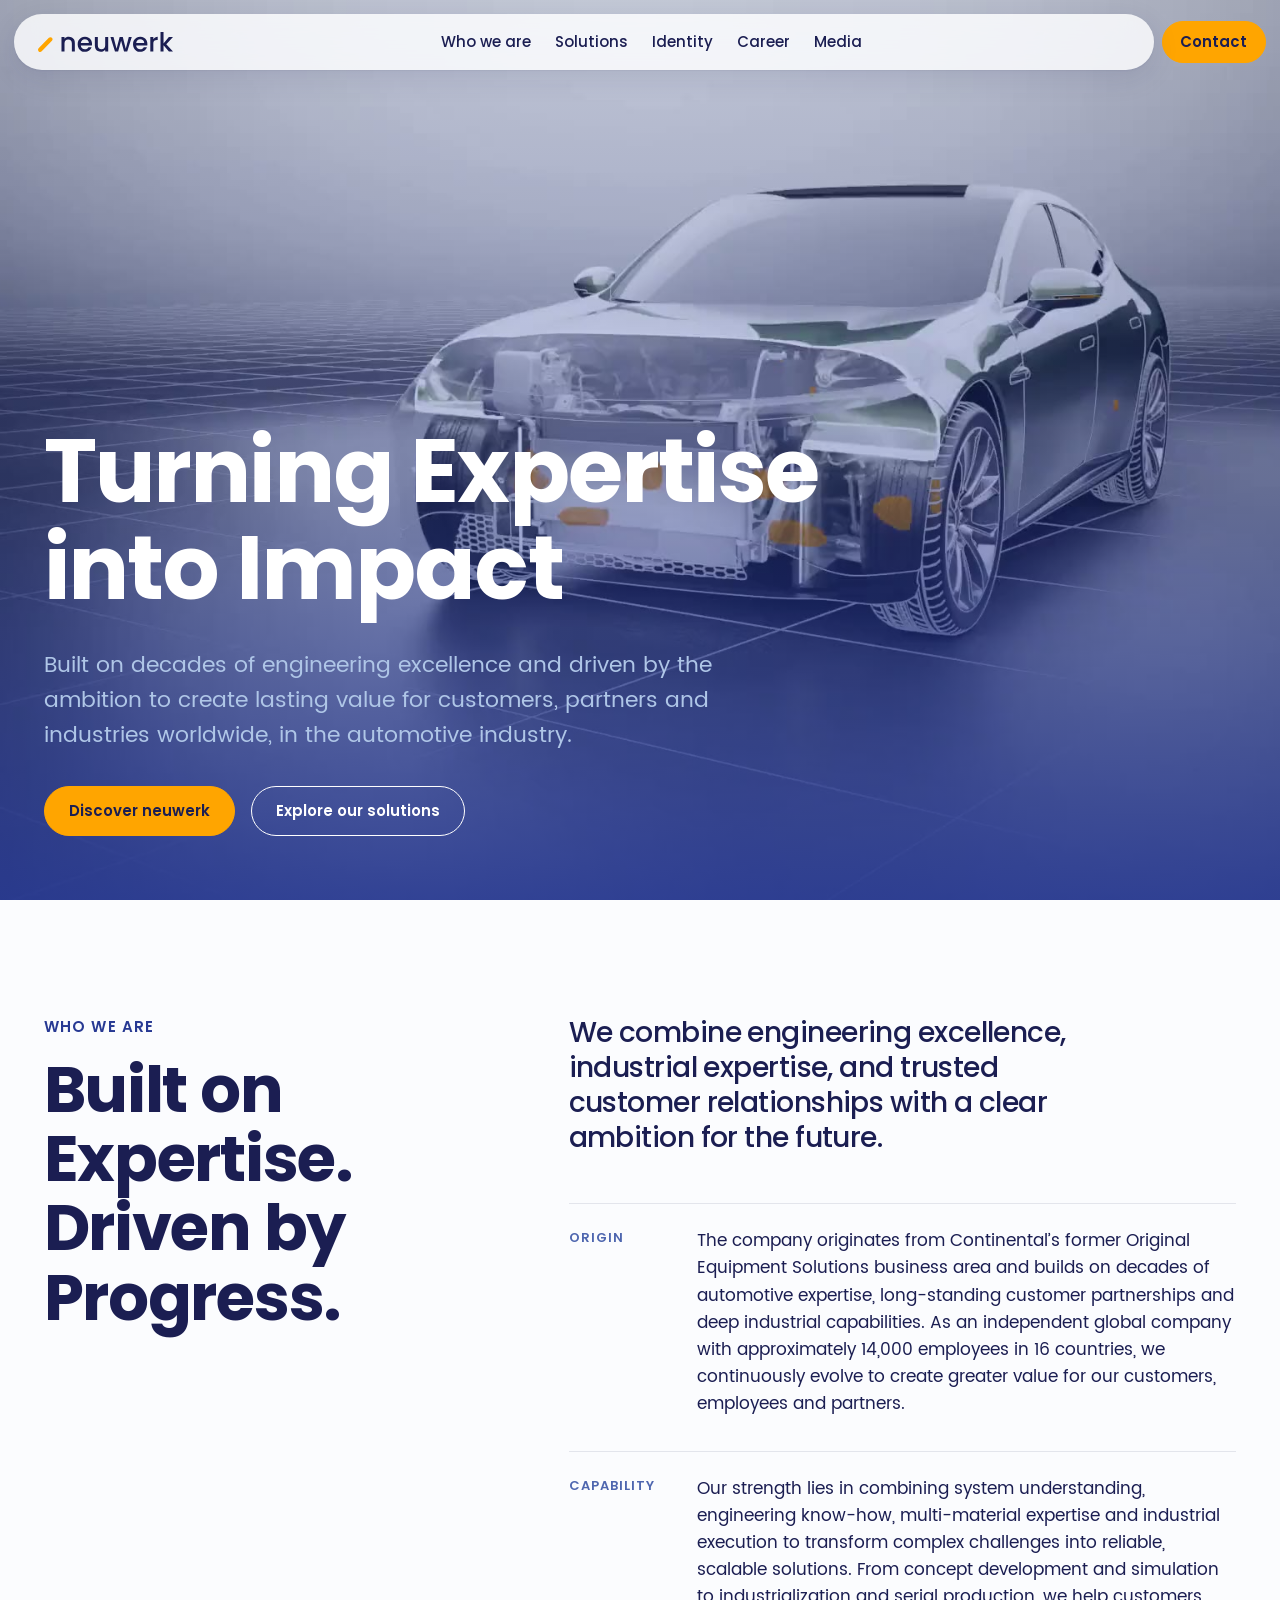
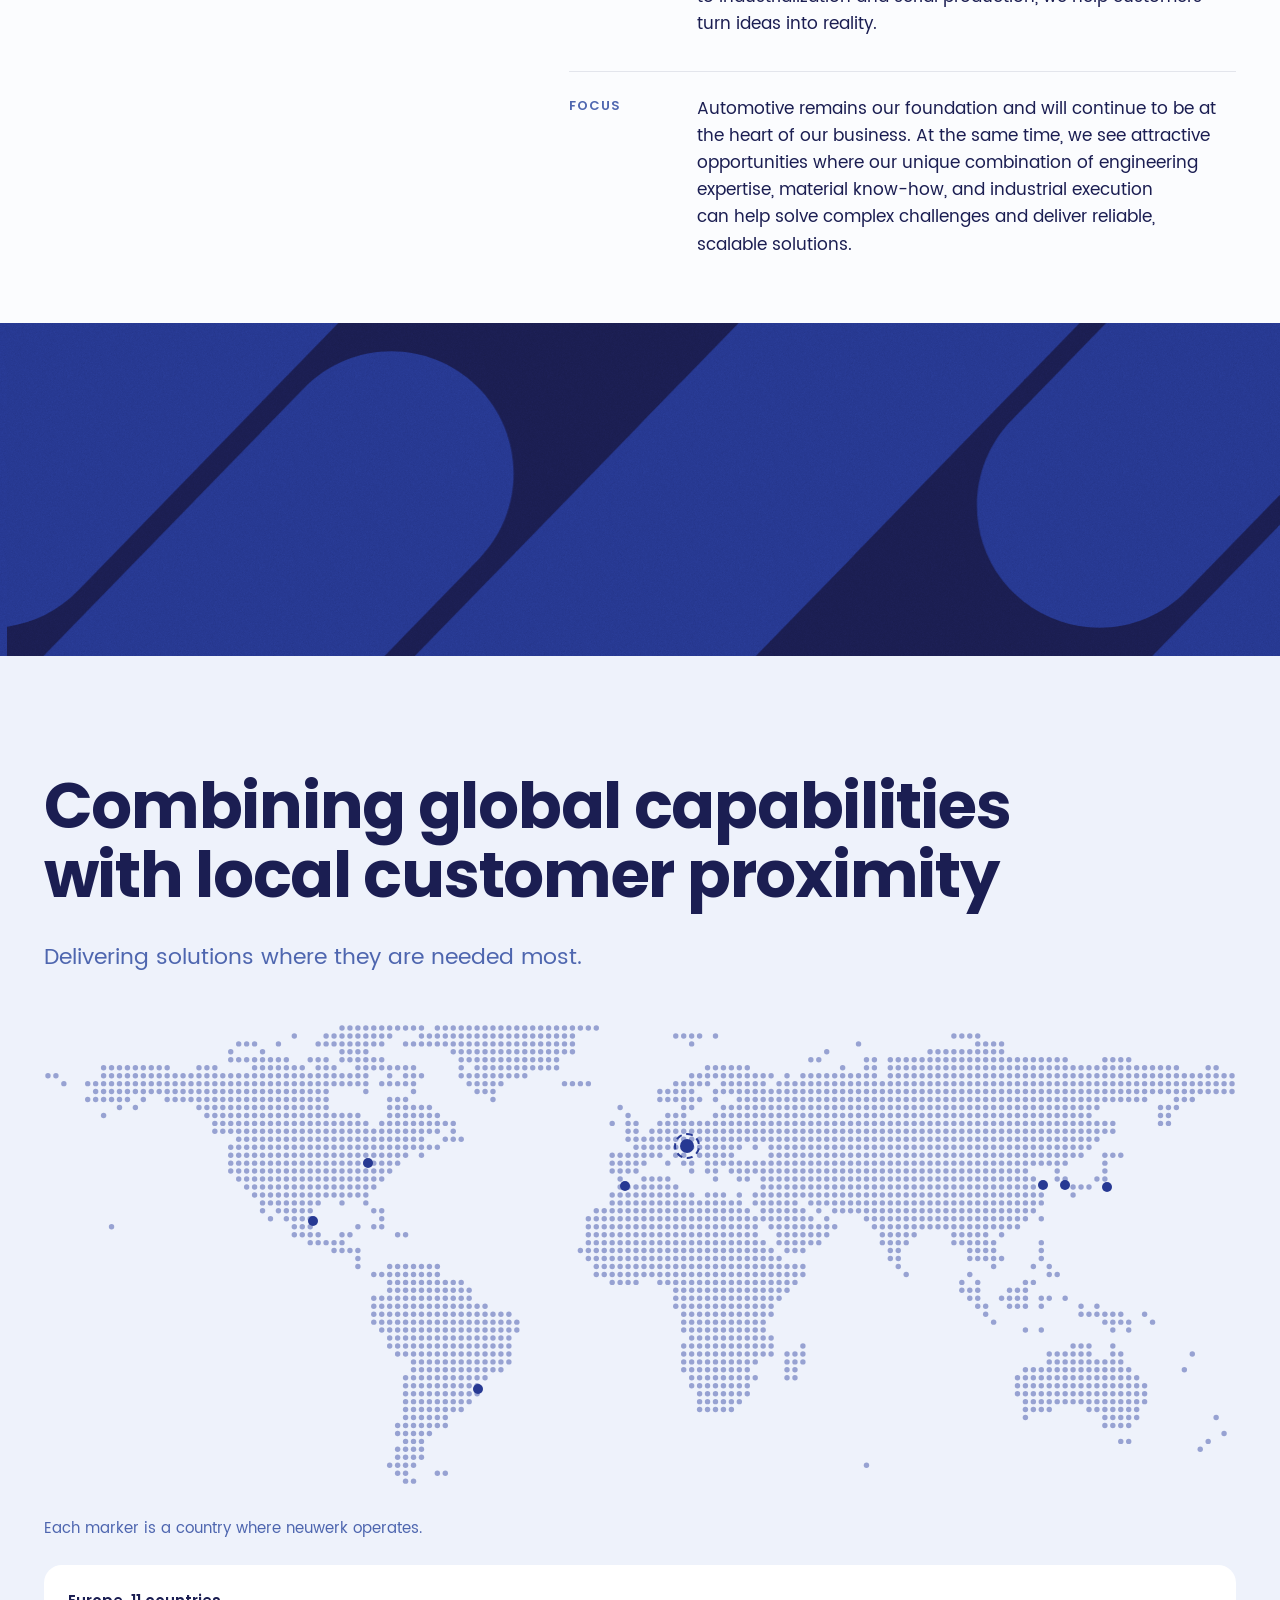
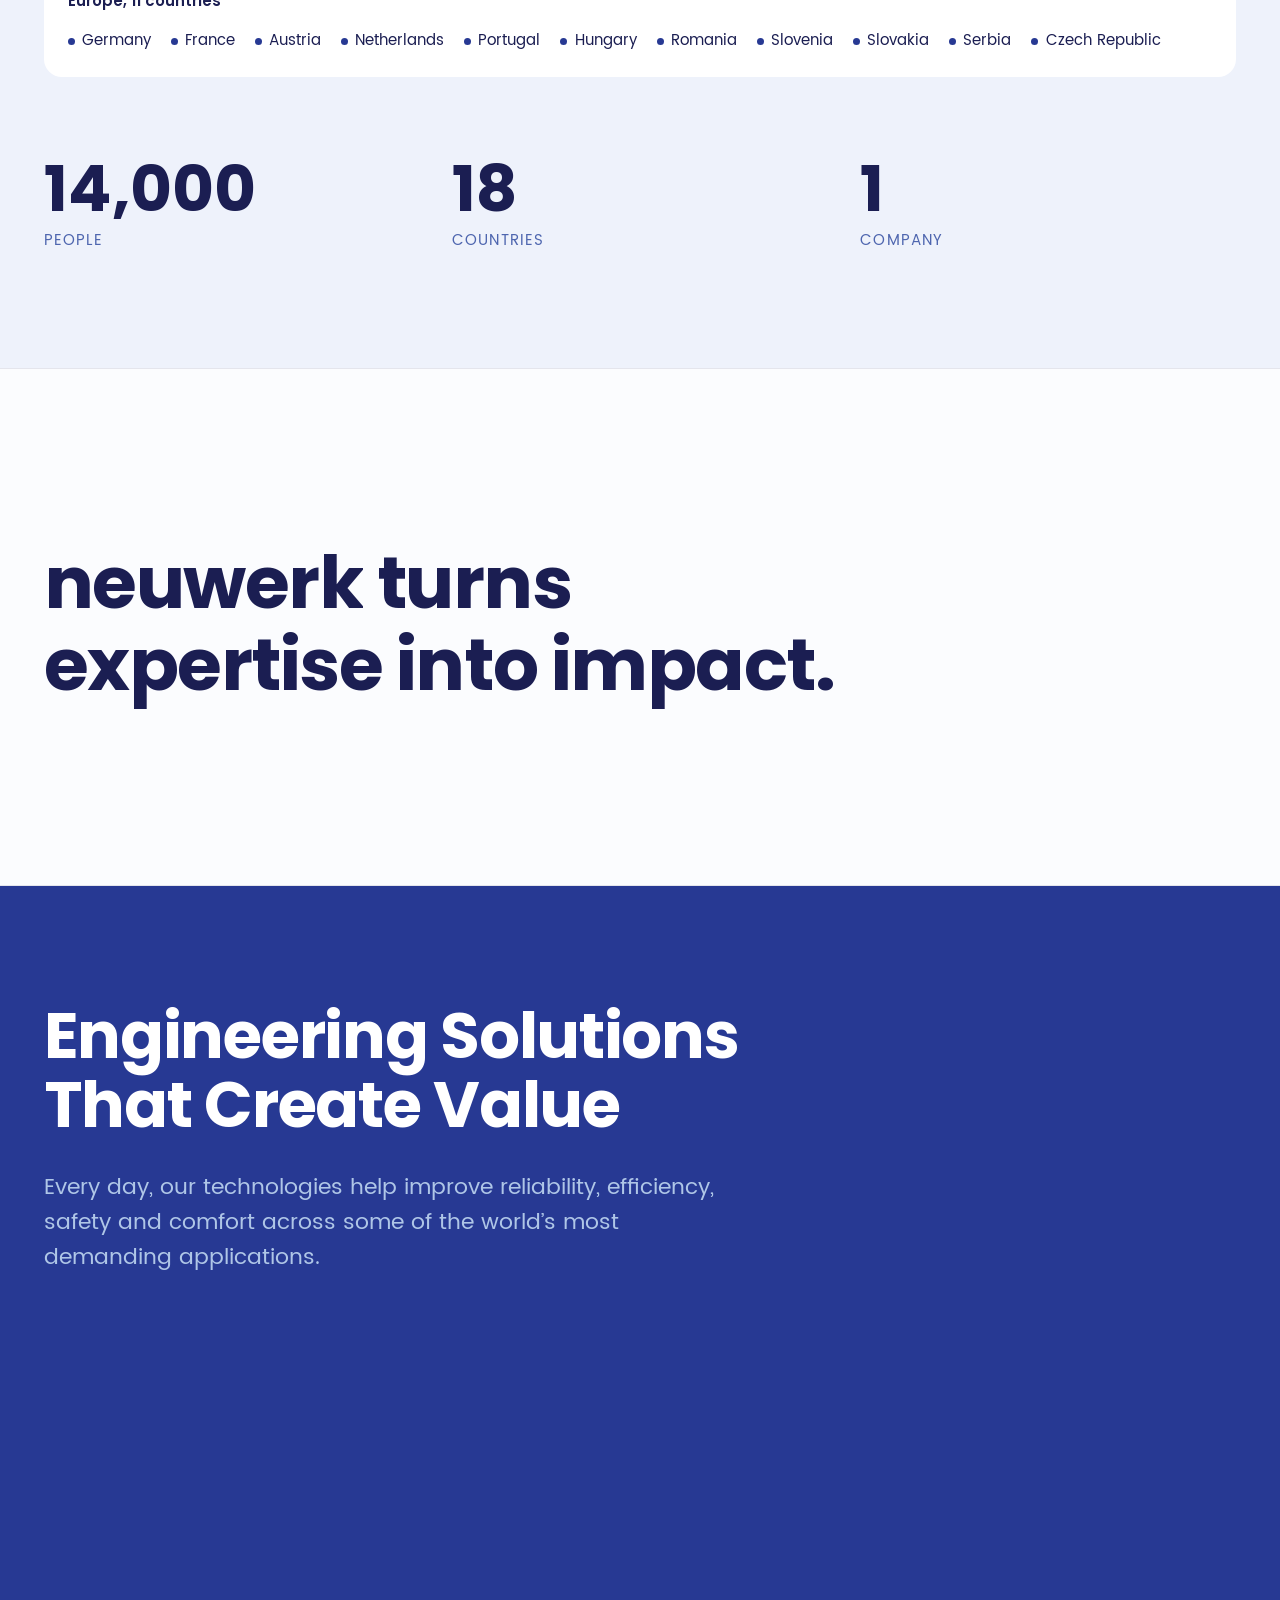
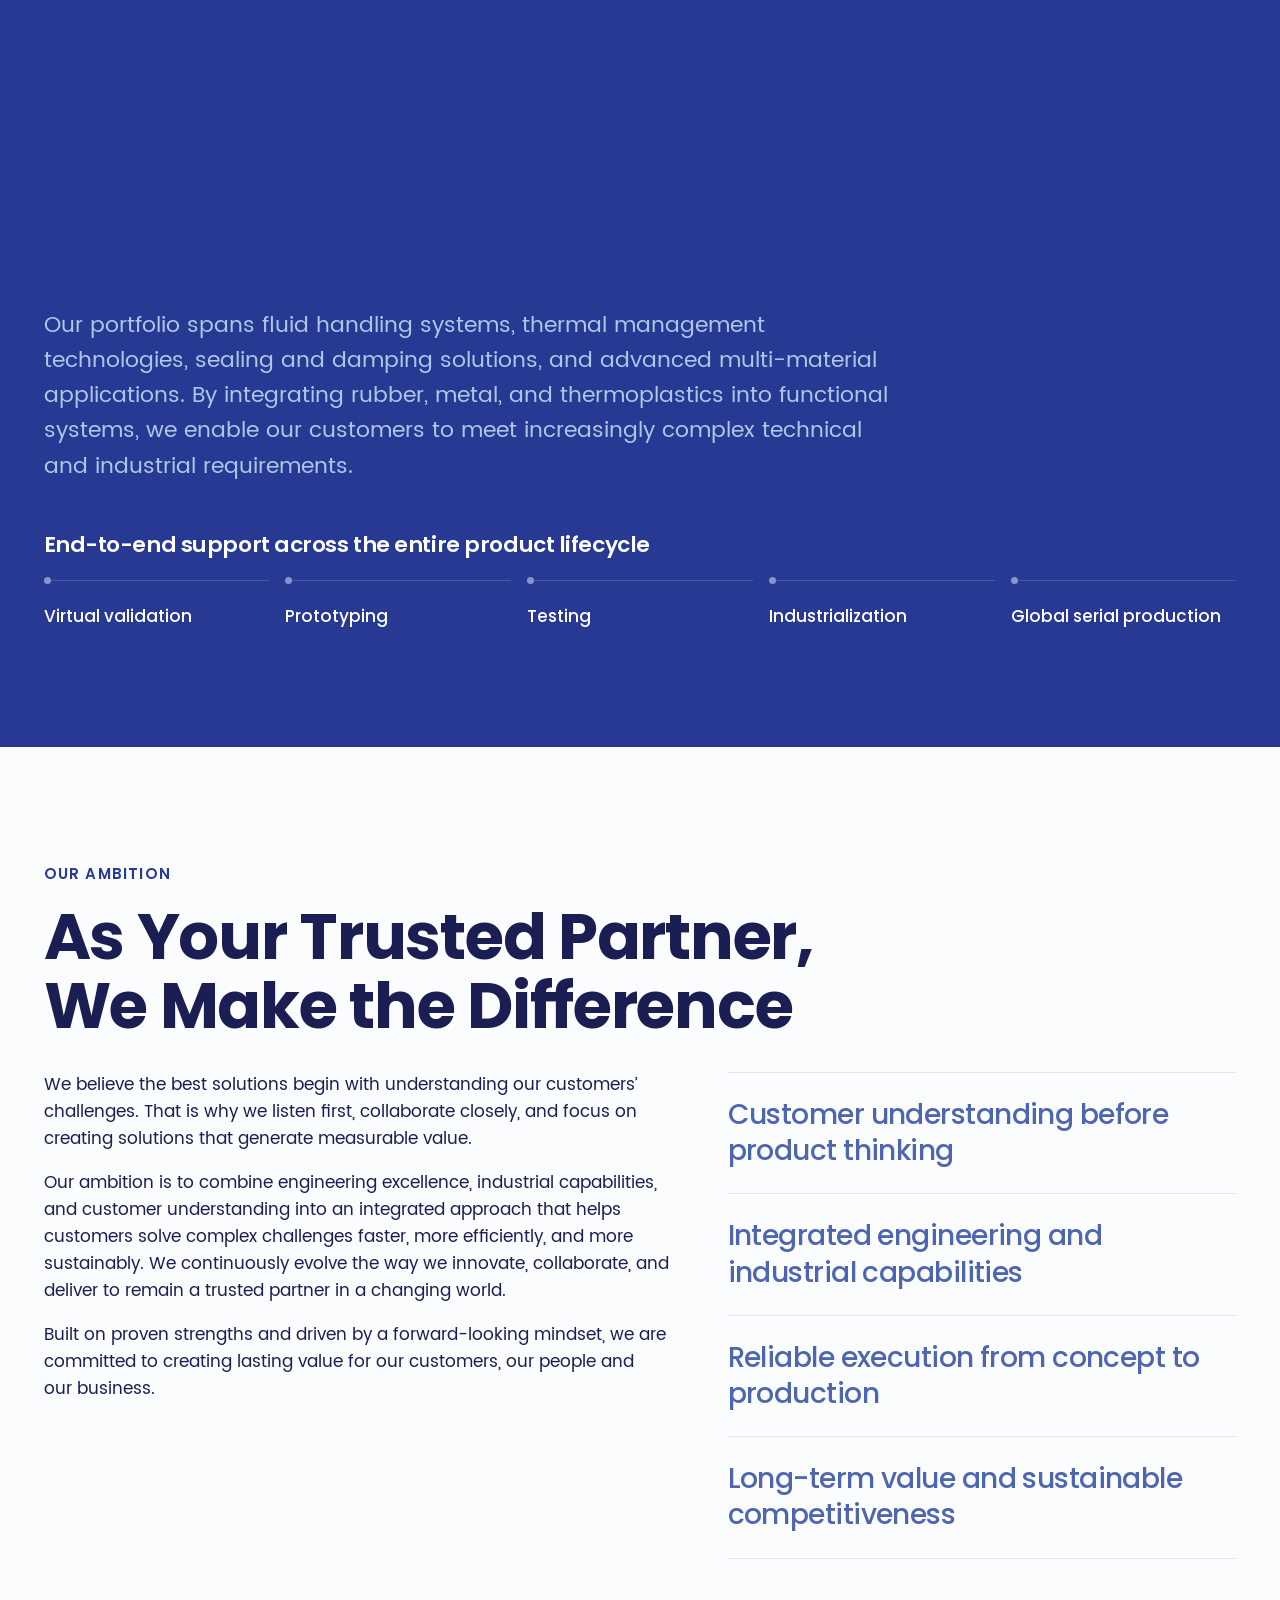
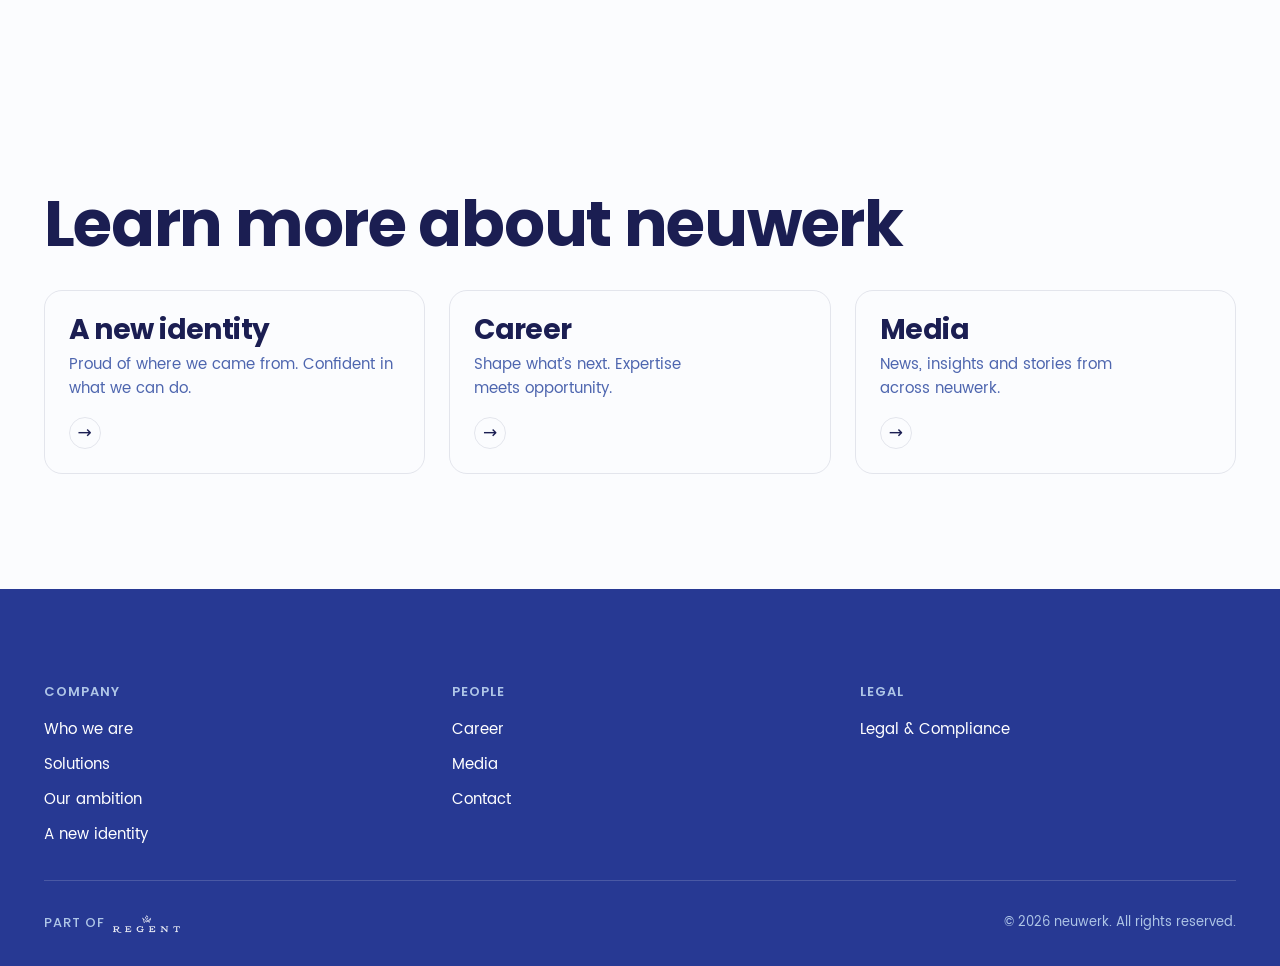
==== commit 8579db9f: "fix: szelesebb brand-sav minta + gorgeteses szel-hiba javitva - a fooldal es identity brand-savja uj" ====
--- a/index.html
+++ b/index.html
@@ -142,7 +142,7 @@
          zarodik ossze a sav lapozas kozben. Felirat nincs -- a szekcio cime
          mar elmondta, amit a korabbi cimke ismetelt. -->
     <div class="nw-brandband" data-pattern aria-hidden="true">
-      <img class="nw-brandband__img" src="assets/img/brandband.svg" alt="" data-depth="0.35">
+      <img class="nw-brandband__img" src="assets/img/brandband-wide.svg" alt="" data-depth="0.35">
     </div>
   </section>
 
--- a/css/sections.css
+++ b/css/sections.css
@@ -868,8 +868,19 @@
    meglevo [data-pattern]/[data-depth] scroll-shift mechanika valtozatlanul
    viszi tovabb az enyhe parallaxot. */
 .nw-brandband__img {
-  position: absolute; inset: 0;
-  inline-size: 100%; block-size: 100%;
+  position: absolute;
+  inset-block: 0;
+  /* A kep szelesebb, mint a doboz -- pontosan annyival, amennyit a
+     max. --shift (data-depth 0.35 * 260px = ~91px) igenyel. Enelkul a
+     sav gorgetesre a kep szelen tul mozdul, es a doboz sotet hattere
+     latszik ki az elen a minta folytatasa helyett. A szulon mar van
+     overflow:clip, tehat a tobblet nyugalmi allapotban nem latszik. */
+  inset-inline-start: -100px;
+  /* A base.css globalis `img{max-width:100%}` reset enelkul visszavagna
+     a szelesseget a doboz meretere -- pont azt a tobbletet nyelve el,
+     amiert az egesz szabaly itt van. */
+  inline-size: calc(100% + 200px); max-inline-size: none;
+  block-size: 100%;
   object-fit: cover;
   transform: translate3d(var(--shift, 0px), 0, 0);
   will-change: transform;
